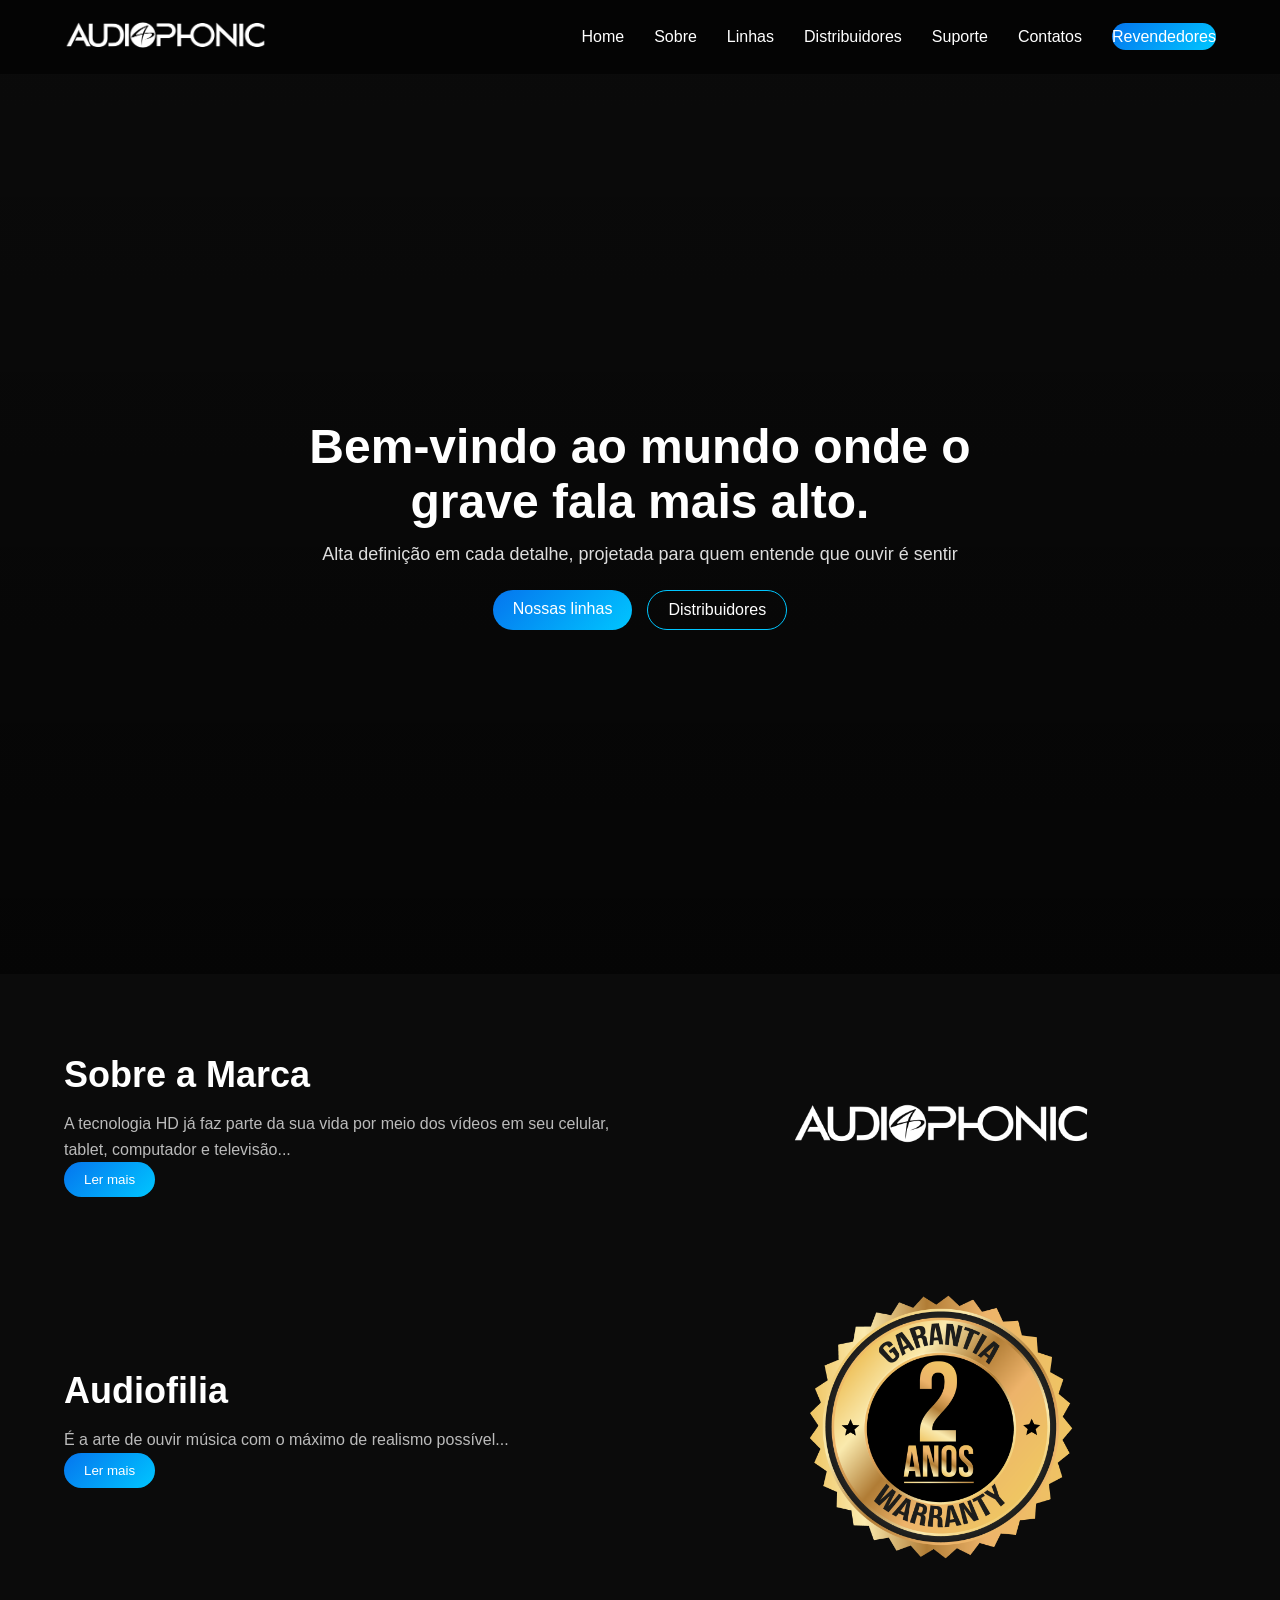
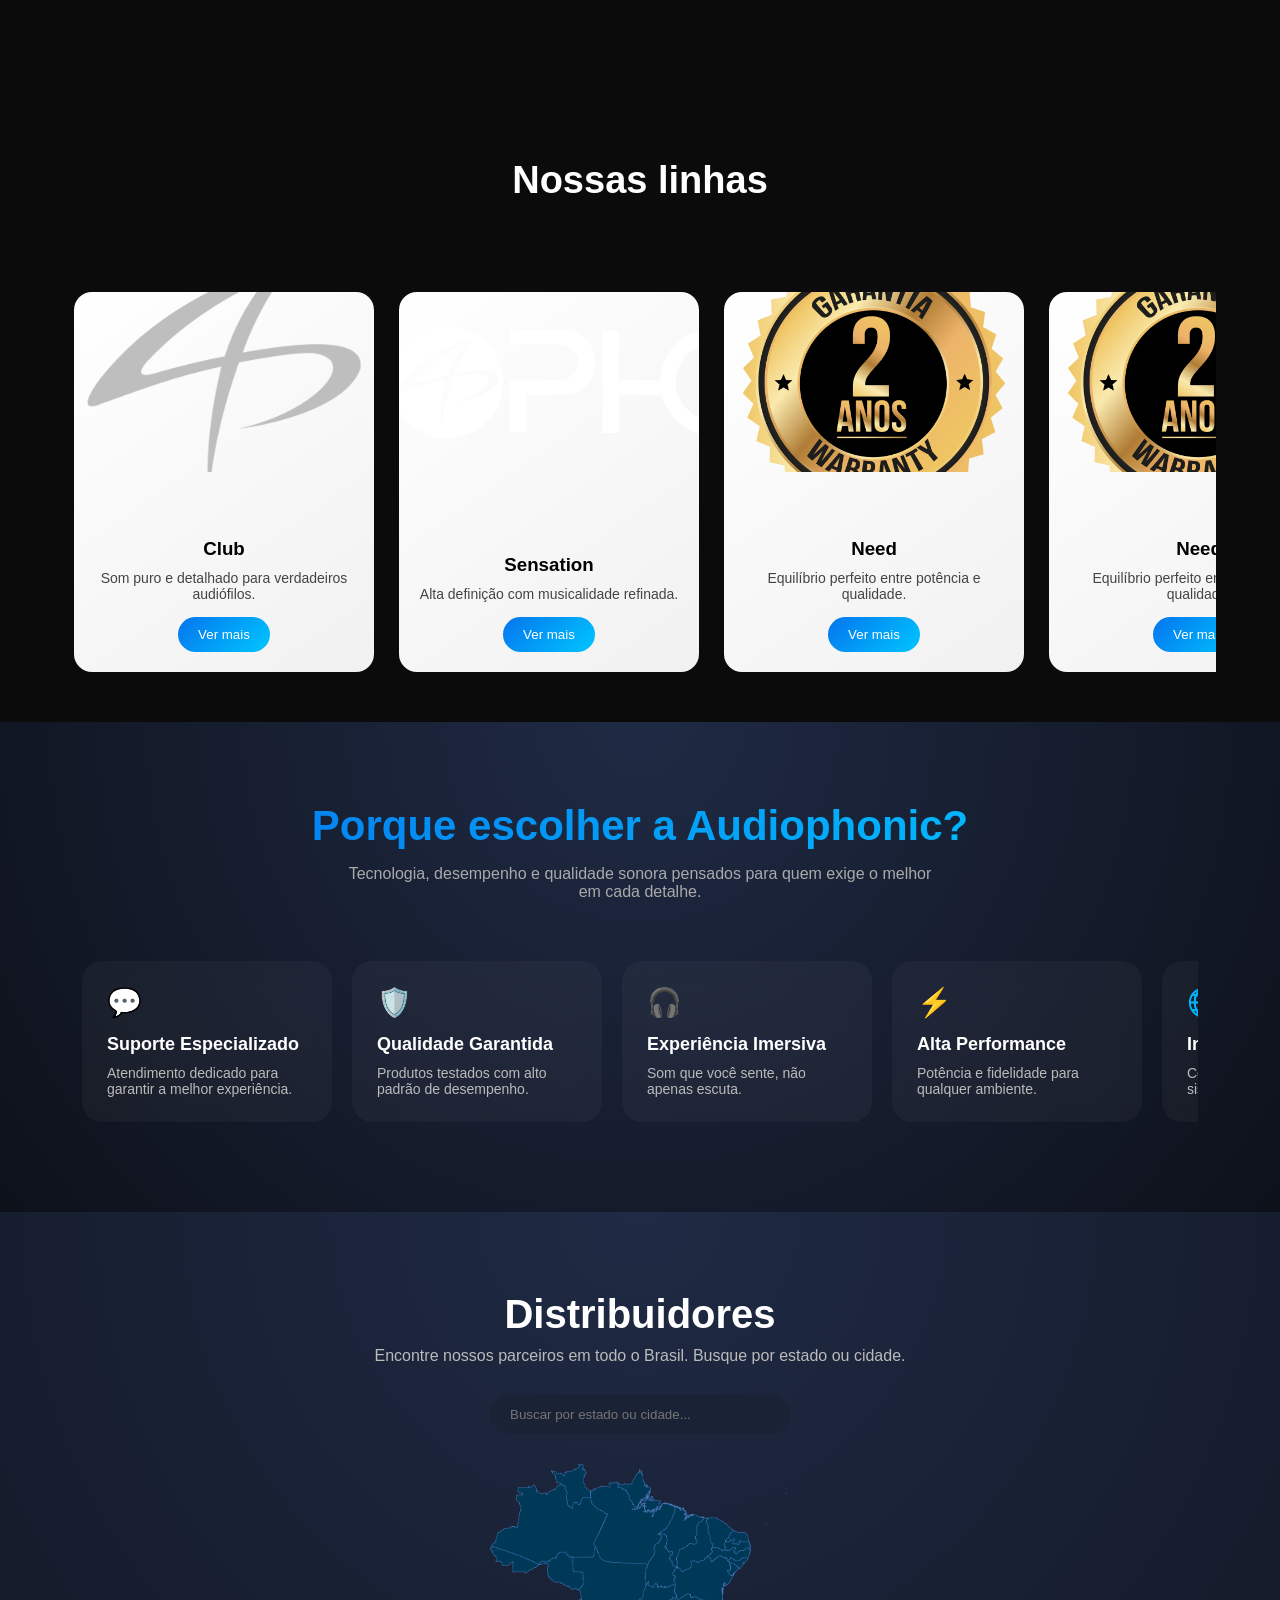
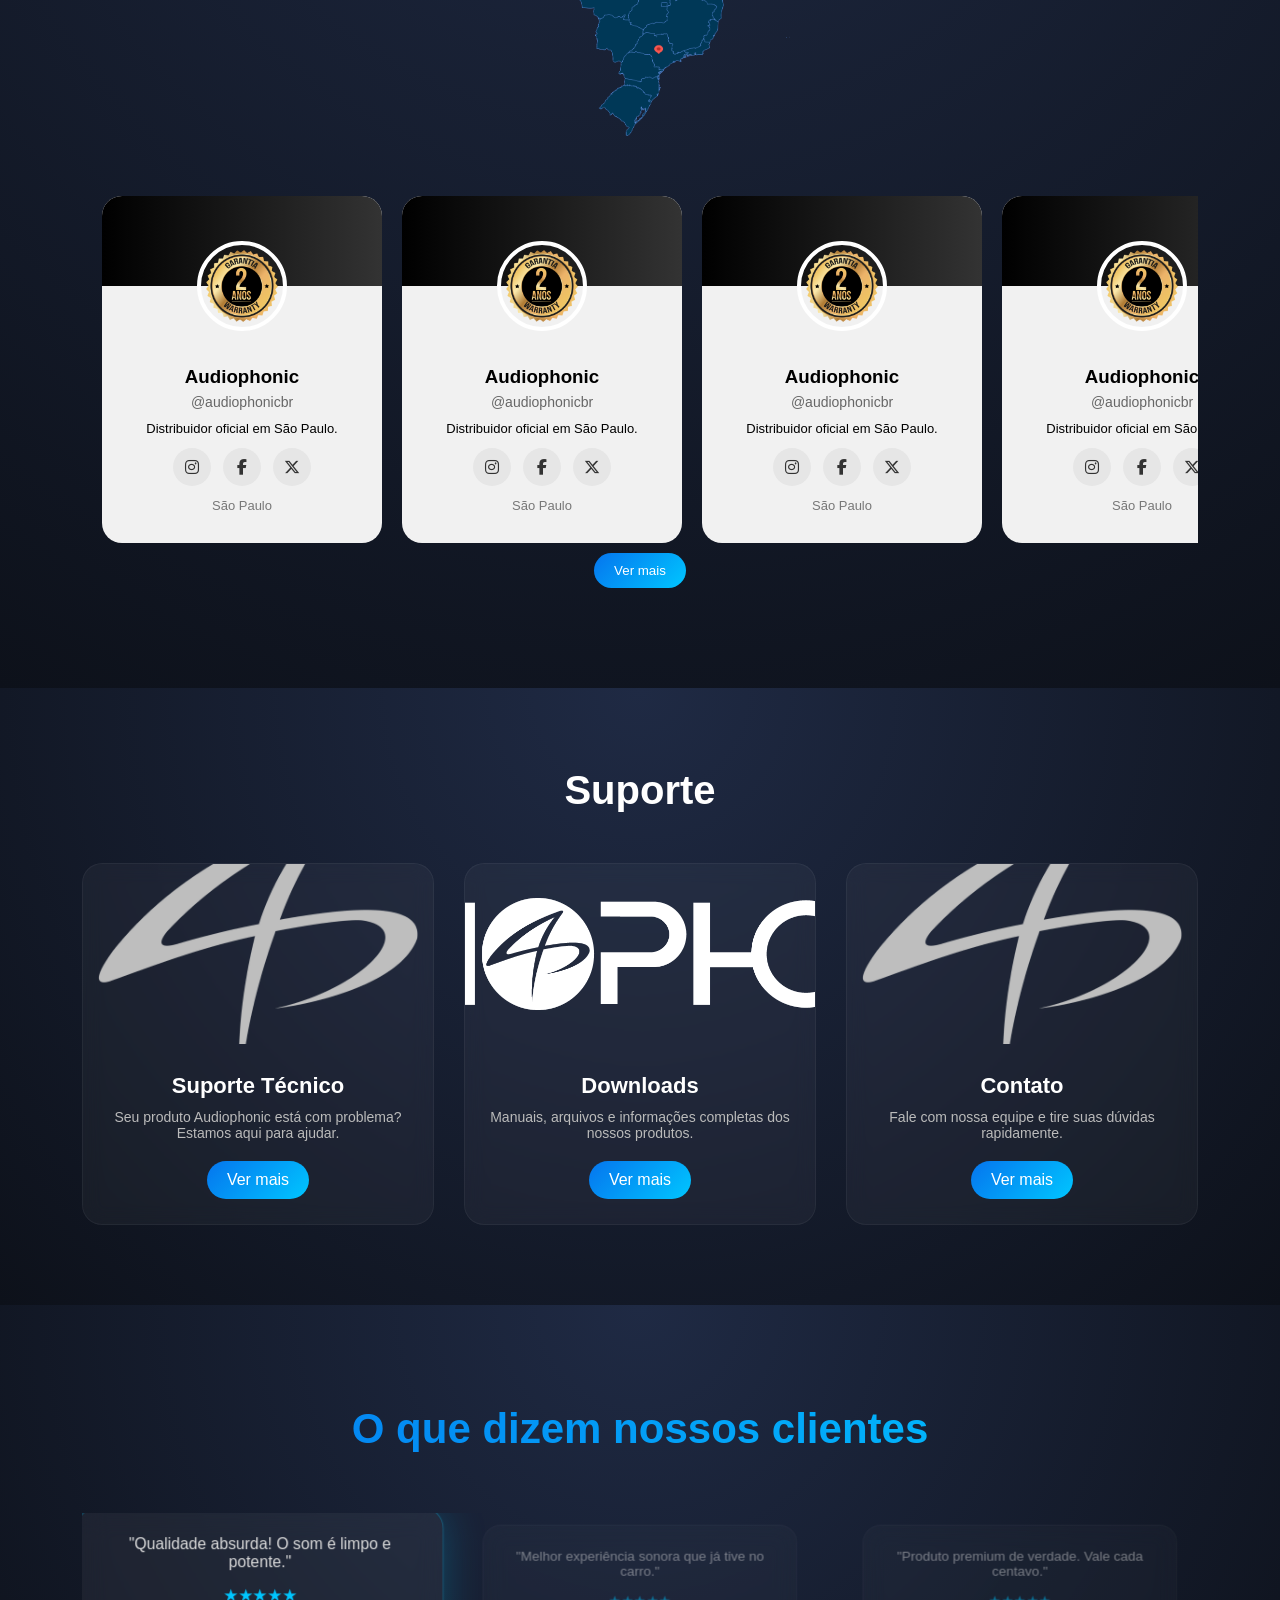
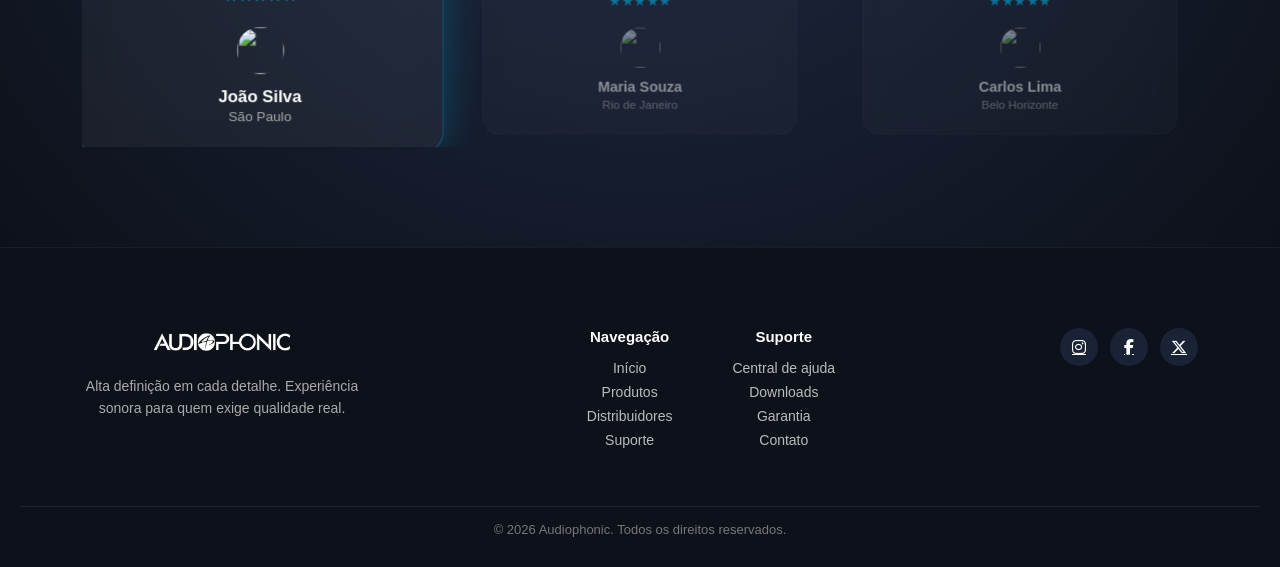
==== index.html @ 314d7fe3 "Add files via upload" ====
<!DOCTYPE html>
<html lang="pt-BR">
<head>
<meta charset="UTF-8">
<meta name="viewport" content="width=device-width, initial-scale=1.0">

<title>Audiophonic Premium</title>

<!-- FAVICON -->
<link rel="icon" href="assets/AudiophoniGarantia.png" type="image/png">

<link rel="stylesheet" href="style.css">

<!-- ICONS -->
<link rel="stylesheet" href="https://cdnjs.cloudflare.com/ajax/libs/font-awesome/6.5.0/css/all.min.css">
</head>
<body>

<header class="header">
  <nav class="nav container">

    <!-- LOGO -->
    <a href="#" class="logo">
      <img src="assets/Audiophonic-LeterringA@4x (1) BRANCO.png" alt="Logo">
    </a>

    <!-- BOTÃO MOBILE -->
    <div class="menu-toggle" id="menu-toggle">
      <span>-</span>
      <span>-</span>
      <span>-</span>
    </div>

    <!-- MENU -->
    <ul class="menu" id="menu">
      <li><a href="#home">Home</a></li>
      <li><a href="#sobre">Sobre</a></li>
      <li><a href="#linhas">Linhas</a></li>
      <li><a href="#distribuidores">Distribuidores</a></li>
      <li><a href="#suporte">Suporte</a></li>
      <li><a href="#contato">Contatos</a></li>

      <!-- CTA MOBILE -->
      <li class="mobile-cta">
        <a href="#revendedores" class="btn">Revendedores</a>
      </li>
    </ul>

  </nav>
</header>

<!-- HOME  -->

<section class="hero">

  <video autoplay muted loop playsinline class="hero-video">
    <source src="assets/videoherosection.mp4" type="video/mp4">
  </video>

  <div class="hero-overlay"></div>

  <div class="hero-content">
    <h1>Bem-vindo ao mundo onde o grave fala mais alto.</h1>
    <p>Alta definição em cada detalhe, projetada para quem entende que ouvir é sentir</p>

    <div class="hero-buttons">
      <a href="#linhas" class="btn">Nossas linhas</a>
      <a href="#distribuidores" class="btn secondary">Distribuidores</a>
    </div>
  </div>

</section>

<!-- Sobre -->

<section class="about container">

  <!-- SOBRE -->
  <div class="about-row">

    <!-- TEXTO ESQUERDA -->
    <div class="about-text">
      <h2>Sobre a Marca</h2>

      <p class="short-text">
        A tecnologia HD já faz parte da sua vida por meio dos vídeos em seu celular, tablet, computador e televisão...
      </p>

      <p class="full-text">
        O curso natural dessa evolução é que o áudio HD também chegue até você. Quem já conhece a diferença entre um vídeo em HD e uma antiga televisão de tubo sabe o tamanho do contraste. No áudio — que tem a capacidade de influenciar muito mais o seu estado de espírito — não é diferente. O futuro chegou.
      </p>

      <button class="btn ler-mais">Ler mais</button>
    </div>

    <!-- LOGO DIREITA -->
    <div class="about-image">
      <img src="assets/Audiophonic-LeterringA@4x (1) BRANCO.png" alt="Audiophonic">
    </div>

  </div>

  <!-- AUDIOFILIA -->
  <div class="about-row reverse">

    <!-- LOGO ESQUERDA -->
    <div class="about-image"> 
      <img src="assets/AudiophoniGarantia.png" alt="Audiofilia">
    </div>

    <!-- TEXTO DIREITA -->
    <div class="about-text">
      <h2>Audiofilia</h2>

      <p class="short-text">
        É a arte de ouvir música com o máximo de realismo possível...
      </p>

      <p class="full-text">
        Ter a sensação de que a banda está tocando bem à sua frente, e não dentro de alto-falantes. Assim como a enologia, a audiofilia tem seus critérios para avaliar um áudio: ruim, bom, muito bom ou excelente.
      </p>

      <button class="btn ler-mais">Ler mais</button>
    </div>

  </div>

</section>
<br>
<!-- nossas linhas-->

<!-- LINHAS -->

<section class="products container">
  <h2 class="section-title">Nossas linhas</h2>

  <div class="carousel-pro">
    <div class="carousel-track-pro" id="track">

      <div class="card-pro">
        <img src="assets/Logos-AudiophonicSimbolo copiar.png">
        <div class="card-content">
          <h3>Club</h3>
          <p>Som puro e detalhado para verdadeiros audiófilos.</p>
          <button class="btn-vermais">Ver mais</button>
        </div>
      </div>

      <div class="card-pro">
        <img src="assets/Audiophonic-LeterringA@4x (1) BRANCO.png">
        <div class="card-content">
          <h3>Sensation</h3>
          <p>Alta definição com musicalidade refinada.</p>
          <button class="btn-vermais">Ver mais</button>
        </div>
      </div>

      <div class="card-pro">
        <img src="assets/AudiophoniGarantia.png">
        <div class="card-content">
          <h3>Need</h3>
          <p>Equilíbrio perfeito entre potência e qualidade.</p>
          <button class="btn-vermais">Ver mais</button>
        </div>
      </div>

       <div class="card-pro">
        <img src="assets/AudiophoniGarantia.png">
        <div class="card-content">
          <h3>Need</h3>
          <p>Equilíbrio perfeito entre potência e qualidade.</p>
          <button class="btn-vermais">Ver mais</button>
        </div>
      </div>

    </div>
  </div>
</section>

<!-- POR QUE ESCOLHER -->

<section class="why">
  <div class="container">

    <h2 class="why-title">Porque escolher a Audiophonic?</h2>
    <p class="why-subtitle">
      Tecnologia, desempenho e qualidade sonora pensados para quem exige o melhor em cada detalhe.
    </p>

    <div class="carousel-why">
      <div class="track-why">

        <div class="card-why">
          <div class="icon">💬</div>
          <h3>Suporte Especializado</h3>
          <p>Atendimento dedicado para garantir a melhor experiência.</p>
        </div>

        <div class="card-why">
          <div class="icon">🛡️</div>
          <h3>Qualidade Garantida</h3>
          <p>Produtos testados com alto padrão de desempenho.</p>
        </div>

        <div class="card-why">
          <div class="icon">🎧</div>
          <h3>Experiência Imersiva</h3>
          <p>Som que você sente, não apenas escuta.</p>
        </div>

        <div class="card-why">
          <div class="icon">⚡</div>
          <h3>Alta Performance</h3>
          <p>Potência e fidelidade para qualquer ambiente.</p>
        </div>

        <div class="card-why">
          <div class="icon">🌐</div>
          <h3>Integração Total</h3>
          <p>Compatível com diversos sistemas e setups.</p>
        </div>

      </div>
    </div>

  </div>
</section>

<!-- DISTRIBUIDORES -->

<section class="distribuidores">
  <div class="container">

    <h2>Distribuidores</h2>
    <p class="subtitle">
      Encontre nossos parceiros em todo o Brasil. Busque por estado ou cidade.
    </p>

    <!-- BUSCA -->
    <div class="search-box">
      <input type="text" id="searchInput" placeholder="Buscar por estado ou cidade...">
    </div>

    <!-- MAPA -->
    <div class="mapa">
      <img src="assets/mapa-brasil.png" alt="Mapa do Brasil">
    </div>

   <div class="carousel-dist">
  <div class="track-dist" id="trackDist">

  <!-- CARD -->
  <div class="card-dist" data-local="são paulo sp">
  
  <div class="banner"></div>

  <div class="profile">
    <img src="assets/AudiophoniGarantia.png">
  </div>

  <div class="content">
    <h3>Audiophonic</h3>
    <span>@audiophonicbr</span>

    <p>Distribuidor oficial em São Paulo.</p>

    <!-- REDES SOCIAIS -->
    <div class="social">
      <a href="#" target="_blank"><i class="fab fa-instagram"></i></a>
      <a href="#" target="_blank"><i class="fab fa-facebook-f"></i></a>
      <a href="#" target="_blank"><i class="fab fa-x-twitter"></i></a>
    </div>

    <div class="location">São Paulo</div>
  </div>

</div>

 <div class="card-dist" data-local="são paulo sp">
  
  <div class="banner"></div>

  <div class="profile">
    <img src="assets/AudiophoniGarantia.png">
  </div>

  <div class="content">
    <h3>Audiophonic</h3>
    <span>@audiophonicbr</span>

    <p>Distribuidor oficial em São Paulo.</p>

    <!-- REDES SOCIAIS -->
    <div class="social">
      <a href="#" target="_blank"><i class="fab fa-instagram"></i></a>
      <a href="#" target="_blank"><i class="fab fa-facebook-f"></i></a>
      <a href="#" target="_blank"><i class="fab fa-x-twitter"></i></a>
    </div>

    <div class="location">São Paulo</div>
  </div>

</div>

 <div class="card-dist" data-local="são paulo sp">
  
  <div class="banner"></div>

  <div class="profile">
    <img src="assets/AudiophoniGarantia.png">
  </div>

  <div class="content">
    <h3>Audiophonic</h3>
    <span>@audiophonicbr</span>

    <p>Distribuidor oficial em São Paulo.</p>

    <!-- REDES SOCIAIS -->
    <div class="social">
      <a href="#" target="_blank"><i class="fab fa-instagram"></i></a>
      <a href="#" target="_blank"><i class="fab fa-facebook-f"></i></a>
      <a href="#" target="_blank"><i class="fab fa-x-twitter"></i></a>
    </div>

    <div class="location">São Paulo</div>
  </div>

</div>

 <div class="card-dist" data-local="são paulo sp">
  
  <div class="banner"></div>

  <div class="profile">
    <img src="assets/AudiophoniGarantia.png">
  </div>

  <div class="content">
    <h3>Audiophonic</h3>
    <span>@audiophonicbr</span>

    <p>Distribuidor oficial em São Paulo.</p>

    <!-- REDES SOCIAIS -->
    <div class="social">
      <a href="#" target="_blank"><i class="fab fa-instagram"></i></a>
      <a href="#" target="_blank"><i class="fab fa-facebook-f"></i></a>
      <a href="#" target="_blank"><i class="fab fa-x-twitter"></i></a>
    </div>

    <div class="location">São Paulo</div>
  </div>

</div>

 <div class="card-dist" data-local="são paulo sp">
  
  <div class="banner"></div>

  <div class="profile">
    <img src="assets/AudiophoniGarantia.png">
  </div>

  <div class="content">
    <h3>Audiophonic</h3>
    <span>@audiophonicbr</span>

    <p>Distribuidor oficial em São Paulo.</p>

    <!-- REDES SOCIAIS -->
    <div class="social">
      <a href="#" target="_blank"><i class="fab fa-instagram"></i></a>
      <a href="#" target="_blank"><i class="fab fa-facebook-f"></i></a>
      <a href="#" target="_blank"><i class="fab fa-x-twitter"></i></a>
    </div>

    <div class="location">São Paulo</div>
  </div>

</div>

 <div class="card-dist" data-local="são paulo sp">
  
  <div class="banner"></div>

  <div class="profile">
    <img src="assets/AudiophoniGarantia.png">
  </div>

  <div class="content">
    <h3>Audiophonic</h3>
    <span>@audiophonicbr</span>

    <p>Distribuidor oficial em São Paulo.</p>

    <!-- REDES SOCIAIS -->
    <div class="social">
      <a href="#" target="_blank"><i class="fab fa-instagram"></i></a>
      <a href="#" target="_blank"><i class="fab fa-facebook-f"></i></a>
      <a href="#" target="_blank"><i class="fab fa-x-twitter"></i></a>
    </div>

    <div class="location">São Paulo</div>
  </div>

</div>

 <div class="card-dist" data-local="são paulo sp">
  
  <div class="banner"></div>

  <div class="profile">
    <img src="assets/AudiophoniGarantia.png">
  </div>

  <div class="content">
    <h3>Audiophonic</h3>
    <span>@audiophonicbr</span>

    <p>Distribuidor oficial em São Paulo.</p>

    <!-- REDES SOCIAIS -->
    <div class="social">
      <a href="#" target="_blank"><i class="fab fa-instagram"></i></a>
      <a href="#" target="_blank"><i class="fab fa-facebook-f"></i></a>
      <a href="#" target="_blank"><i class="fab fa-x-twitter"></i></a>
    </div>

    <div class="location">São Paulo</div>
  </div>

</div>

 <div class="card-dist" data-local="são paulo sp">
  
  <div class="banner"></div>

  <div class="profile">
    <img src="assets/AudiophoniGarantia.png">
  </div>

  <div class="content">
    <h3>Audiophonic</h3>
    <span>@audiophonicbr</span>

    <p>Distribuidor oficial em São Paulo.</p>

    <!-- REDES SOCIAIS -->
    <div class="social">
      <a href="#" target="_blank"><i class="fab fa-instagram"></i></a>
      <a href="#" target="_blank"><i class="fab fa-facebook-f"></i></a>
      <a href="#" target="_blank"><i class="fab fa-x-twitter"></i></a>
    </div>

    <div class="location">São Paulo</div>
  </div>

</div>

  <!-- DUPLICA MAIS CARDS -->
  
</div>

<button class="btn-vermais" onclick="mostrarMais()">Ver mais</button>
  
</div>

  </div>
</section>

<!-- SUPORTE -->
<section class="support">
  <div class="container">

    <h2 class="support-title">Suporte</h2>

    <div class="support-grid">

      <!-- CARD 1 -->
      <div class="support-card">
        <img src="assets/Logos-AudiophonicSimbolo copiar.png" alt="Suporte">

        <div class="support-content">
          <h3>Suporte Técnico</h3>
          <p>Seu produto Audiophonic está com problema? Estamos aqui para ajudar.</p>

          <a href="suporte.html" class="btn-vermais">Ver mais</a>
        </div>
      </div>

      <!-- CARD 2 -->
      <div class="support-card">
        <img src="assets/Audiophonic-LeterringA@4x (1) BRANCO.png" alt="Downloads">

        <div class="support-content">
          <h3>Downloads</h3>
          <p>Manuais, arquivos e informações completas dos nossos produtos.</p>

          <a href="downloads.html" class="btn-vermais">Ver mais</a>
        </div>
      </div>

      <!-- CARD 3 -->
      <div class="support-card">
        <img src="assets/Logos-AudiophonicSimbolo copiar.png" alt="Contato">

        <div class="support-content">
          <h3>Contato</h3>
          <p>Fale com nossa equipe e tire suas dúvidas rapidamente.</p>

          <a href="contato.html" class="btn-vermais">Ver mais</a>
        </div>
      </div>

    </div>

  </div>
</section>

<!-- TESTIMONIAL -->
<section class="testimonial">
  <div class="container">

    <h2 class="testimonial-title">O que dizem nossos clientes</h2>

    <div class="testimonial-slider">
      <div class="testimonial-track" id="testimonialTrack">

        <div class="testimonial-card active">
          <p>"Qualidade absurda! O som é limpo e potente."</p>

          <div class="stars">★★★★★</div>

          <div class="user">
            <img src="assets/user1.jpg">
            <div>
              <h4>João Silva</h4>
              <span>São Paulo</span>
            </div>
          </div>
        </div>

        <div class="testimonial-card">
          <p>"Melhor experiência sonora que já tive no carro."</p>

          <div class="stars">★★★★★</div>

          <div class="user">
            <img src="assets/user2.jpg">
            <div>
              <h4>Maria Souza</h4>
              <span>Rio de Janeiro</span>
            </div>
          </div>
        </div>

        <div class="testimonial-card">
          <p>"Produto premium de verdade. Vale cada centavo."</p>

          <div class="stars">★★★★★</div>

          <div class="user">
            <img src="assets/user3.jpg">
            <div>
              <h4>Carlos Lima</h4>
              <span>Belo Horizonte</span>
            </div>
          </div>
        </div>

      </div>
    </div>

  </div>
</section>


<footer class="footer">

  <div class="container footer-top">

    <!-- LOGO + FRASE -->
    <div class="footer-brand">
      <img src="assets/Audiophonic-LeterringA@4x (1) BRANCO.png" class="footer-logo">

      <p>
        Alta definição em cada detalhe. Experiência sonora para quem exige qualidade real.
      </p>
    </div>

    <!-- LINKS -->
    <div class="footer-links">

      <div>
        <h4>Navegação</h4>
        <a href="#">Início</a>
        <a href="#">Produtos</a>
        <a href="#">Distribuidores</a>
        <a href="#">Suporte</a>
      </div>

      <div>
        <h4>Suporte</h4>
        <a href="#">Central de ajuda</a>
        <a href="#">Downloads</a>
        <a href="#">Garantia</a>
        <a href="#">Contato</a>
      </div>

    </div>

    <!-- SOCIAL -->
    <div class="footer-social">
      <a href="#"><i class="fab fa-instagram"></i></a>
      <a href="#"><i class="fab fa-facebook-f"></i></a>
      <a href="#"><i class="fab fa-x-twitter"></i></a>
    </div>

  </div>

  <!-- LINHA FINAL -->
  <div class="footer-bottom">
    <p>© 2026 Audiophonic. Todos os direitos reservados.</p>
  </div>

  <button id="backToTop">↑</button>

</footer>


<script src="https://cdnjs.cloudflare.com/ajax/libs/gsap/3.12.2/gsap.min.js"></script>
<script src="script.js"></script>
</body>
</html>
---- style.css ----
*{margin:0;padding:0;box-sizing:border-box}
body{font-family:sans-serif;background:#0b0b0b;color:#fff}

.container{width:90%;margin:auto}

.header {
  position: sticky;
  top: 0;
  backdrop-filter: blur(12px);
  background: rgba(0,0,0,0.6);
  z-index: 1000;
}

.nav {
  display: flex;
  justify-content: space-between;
  align-items: center;
  padding: 15px 0;
}

/* LOGO */
.logo img {
  height: 40px;
}

/* MENU DESKTOP */
.menu {
  display: flex;
  gap: 30px;
  list-style: none;
}

.menu a {
  color: white;
  text-decoration: none;
  position: relative;
  transition: 0.3s;
}

/* LINHA HOVER */
.menu a::after {
  content: "";
  position: absolute;
  left: 0;
  bottom: -5px;
  width: 0%;
  height: 2px;
  background: #00c6ff;
  transition: 0.3s;
}

.menu a:hover {
  color: #00c6ff;
}

.menu a:hover::after {
  width: 100%;
}

/* CTA */
.btn {
  background: linear-gradient(135deg, #0575ee, #00c6ff);
  padding: 10px 20px;
  border-radius: 30px;
  color: white;
  text-decoration: none;
  transition: 0.3s;
}

.btn:hover {
  transform: translateY(-2px);
  box-shadow: 0 5px 15px rgba(16, 151, 151, 0.4);
}

/* MOBILE TOGGLE */
/* BOTÃO HAMBURGUER */
.menu-toggle {
  display: none;
  flex-direction: column;
  gap: 5px;
  cursor: pointer;
  z-index: 1100;
}

.menu-toggle span {
  width: 25px;
  height: 3px;
  background: #fff;
  border-radius: 2px;
  transition: all 0.3s ease;
}

/* ANIMAÇÃO -> vira X */
.menu-toggle.active span:nth-child(1) {
  transform: rotate(45deg) translate(5px, 5px);
}

.menu-toggle.active span:nth-child(2) {
  opacity: 0;
}

.menu-toggle.active span:nth-child(3) {
  transform: rotate(-45deg) translate(5px, -5px);
}

/* MOSTRAR NO MOBILE */
@media(max-width: 768px) {
  .menu-toggle {
    display: flex;
  }
}

/* ===== MOBILE ===== */
@media(max-width: 768px){

  .menu-toggle {
    display: flex;
  }

  .desktop-cta {
    display: none;
  }

  .menu {
    position: fixed;
    top: 0;
    right: -100%;
    width: 70%;
    height: 100vh;

    background: rgba(10,10,10,0.95);
    backdrop-filter: blur(15px);

    flex-direction: column;
    align-items: center;
    justify-content: center;
    gap: 30px;

    transition: 0.4s;
  }

  .menu.active {
    right: 0;
  }

  .menu li {
    opacity: 0;
    transform: translateX(50px);
    transition: 0.4s;
  }

  .menu.active li {
    opacity: 1;
    transform: translateX(0);
  }

  /* delay elegante */
  .menu.active li:nth-child(1){transition-delay:0.1s;}
  .menu.active li:nth-child(2){transition-delay:0.2s;}
  .menu.active li:nth-child(3){transition-delay:0.3s;}
  .menu.active li:nth-child(4){transition-delay:0.4s;}
  .menu.active li:nth-child(5){transition-delay:0.5s;}
  .menu.active li:nth-child(6){transition-delay:0.6s;}

  .mobile-cta {
    margin-top: 20px;
  }
}

.btn,
.btn-vermais {
  background: linear-gradient(135deg, #0575ee, #00c6ff);
  border: none;
  padding: 10px 20px;
  color: white;
  border-radius: 30px;
  cursor: pointer;
  transition: 0.3s;
}

.btn:hover,
.btn-vermais:hover {
  transform: translateY(-2px);
  box-shadow: 0 5px 15px rgba(0,198,255,0.4);
}



.hero{
 height:100vh;
 display:flex;
 justify-content:center;
 align-items:center;
 text-align:center;
 background:#111;
}



.grid {
  display: grid;
  grid-template-columns: repeat(auto-fit, minmax(250px, 1fr));
}

.card{
 background:#111;
 padding:20px;
 transition:.3s;
}

.card:hover{
 transform:scale(1.05);
 box-shadow:0 0 20px #007bff;
}

.footer{
 text-align:center;
 padding:20px;
 background:#000;
 border-top: 1px solid rgba(255,255,255,0.05);
}

/* MOBILE */
@media(max-width:768px){

.menu{
 position:absolute;
 top:60px;
 right:0;
 background:#000;
 flex-direction:column;
 width:150px;
 display:none;
}

.menu.active{
 display:flex;
}

.menu-toggle{
 display:block;
}

.grid{
 grid-template-columns:1fr;
}

}

/* new code */

/* SCROLL SUAVE */
html {
  scroll-behavior: smooth;
}

/* LOGO */
.logo img {
  height: 40px;
  object-fit: contain;
}


/* MENU LINKS */
.menu a {
  position: relative;
  color: white;
  text-decoration: none;
  padding: 5px 0;
  transition: 0.3s;
}

/* HOVER LINHA ANIMADA */
.menu a::after {
  content: '';
  position: absolute;
  left: 0;
  bottom: -5px;
  width: 0%;
  height: 2px;
  background: #007bff;
  transition: 0.3s;
}

.menu a:hover {
  color: #007bff;
}

.menu a:hover::after {
  width: 100%;
}



/* hero */

/* HERO BASE */
.hero {
  position: relative;
  height: 100vh;
  height: 100dvh; /* CORREÇÃO MOBILE REAL */
  overflow: hidden;
  display: flex;
  align-items: center;
  justify-content: center;
  text-align: center;
  padding: 20px;
}

/* VIDEO FULL */
.hero-video {
  position: absolute;
  inset: 0;
  width: 100%;
  height: 100%;
  object-fit: cover;
  z-index: 0;
}

/* OVERLAY PREMIUM */
.hero-overlay {
  position: absolute;
  inset: 0;
  background: linear-gradient(
    to bottom,
    rgba(0,0,0,0.4),
    rgba(0,0,0,0.7)
  );
  z-index: 1;
}

/* CONTEÚDO */
.hero-content {
  position: relative;
  z-index: 2;
  max-width: 700px;
}

/* TEXTO */
.hero-content h1 {
  font-size: 48px;
  margin-bottom: 15px;
}

.hero-content p {
  font-size: 18px;
  color: #ddd;
  margin-bottom: 25px;
}

/* BOTÕES */
.hero-buttons {
  display: flex;
  gap: 15px;
  justify-content: center;
  flex-wrap: wrap;
}

/* BOTÃO SECUNDÁRIO */
.btn.secondary {
  background: transparent;
  border: 1px solid #00c6ff;
}

/* ===== MOBILE ===== */
@media(max-width: 768px){

  .hero-content h1 {
    font-size: 28px;
  }

  .hero-content p {
    font-size: 15px;
  }

  .hero-buttons {
    flex-direction: column;
  }

  .hero-buttons .btn {
    width: 100%;
    max-width: 280px;
    margin: auto;
  }

}

/* sobre */

.about {
  padding: 80px 0;
}

/* LINHA */
.about-row {
  display: flex;
  align-items: center;
  justify-content: space-between;
  gap: 50px;
  margin-bottom: 80px;
}

/* INVERTER */
.about-row.reverse {
  flex-direction: row-reverse;
}

/* TEXTO */
.about-text {
  flex: 1;
}

.about-text h2 {
  font-size: 36px;
  margin-bottom: 15px;
}

.about-text p {
  color: #bbb;
  line-height: 1.6;
}

/* ESCONDER TEXTO EXTRA */
.full-text {
  display: none;
  margin-top: 10px;
}

/* IMAGEM */
.about-image {
  flex: 1;
  text-align: center;
}

.about-image img {
  max-width: 300px;
  width: 100%;
  object-fit: contain;
  transition: 0.4s;
}

/* HOVER SUTIL */
.about-image img:hover {
  transform: scale(1.05);
}

/* ===== about MOBILE ===== */

/* MOBILE - LOGO SOBRE A MARCA */
@media(max-width: 768px){

  .about-text {
    text-align: center;
  }

  .about-logo {
    display: block;
    margin: 0 auto 20px;
    width: 140px;
    opacity: 0.95;
  }

  /* RESPIRO MELHOR */
  .about-text h2 {
    margin-top: 10px;
  }

}

/* ===== MOBILE ===== */
@media(max-width: 768px){

  .about-row,
  .about-row.reverse {
    flex-direction: column;
    text-align: center;
  }

  .about-image img {
    max-width: 200px;
  }

  .about-text h2 {
    font-size: 26px;
  }

}

/* nossas linhas */
/* TÍTULO */



.section-title {
  text-align: center;
  font-size: 38px;
  margin-bottom: 40px;
}

/* CARROSSEL */
.carousel-pro {
  overflow: hidden;
  padding: 40px 0;
}

/* TRACK */
.carousel-track-pro {
  display: flex;
  gap: 25px;
  cursor: grab;
  overflow-x: auto;
  scroll-behavior: smooth;
  padding: 10px;
}

/* REMOVE SCROLLBAR */
.carousel-track-pro::-webkit-scrollbar {
  display: none;
}

/* CARD PADRÃO */
.card-pro {
  flex: 0 0 300px;
  height: 380px;

  border-radius: 18px;
  overflow: hidden;

  background: linear-gradient(145deg, #ffffff, #f1f1f1);

  display: flex;
  flex-direction: column;
  justify-content: space-between;

  text-align: center;

  transition: 0.4s;
}

/* IMAGEM */
.card-pro img {
  width: 100%;
  height: 180px;
  object-fit: cover;
}

/* CONTEÚDO */
.card-content {
  padding: 20px;
}

.card-content h3 {
  color: #000;
  margin-bottom: 10px;
}

.card-content p {
  color: #444;
  font-size: 14px;
  margin-bottom: 15px;
}

/* HOVER PREMIUM */
.card-pro:hover {
  transform: translateY(-10px) scale(1.02);
  box-shadow: 0 20px 40px rgba(0,0,0,0.2);
}

/* MOBILE */
@media(max-width: 768px){
  .card-pro {
    flex: 0 0 80%;
  }
}

/* porque escolher a audiophonic */

.why {
  padding: 80px 20px;
  background: radial-gradient(circle at top, #1f2a44, #0d111a);
  color: #fff;
  text-align: center;
}

/* TITULO */
.why-title {
  font-size: 42px;
  font-weight: 700;
  background: linear-gradient(90deg, #0575ee, #00c6ff);
  -webkit-background-clip: text;
  -webkit-text-fill-color: transparent;
}

/* SUB */
.why-subtitle {
  max-width: 600px;
  margin: 15px auto 50px;
  color: #aaa;
  font-size: 16px;
}

/* CAROUSEL */
/* CAROUSEL */
.carousel-why {
  overflow: hidden;
  position: relative;
}

/* TRACK */
.track-why {
  display: flex;
  gap: 20px;

  overflow-x: auto;
  scroll-snap-type: x mandatory;
  scroll-behavior: smooth;

  padding: 10px 20px; /* espaço lateral pra mostrar o próximo card */
}

/* REMOVE SCROLLBAR */
.track-why::-webkit-scrollbar {
  display: none;
}

/* CARDS */
.card-why {
  flex: 0 0 250px; /* tamanho fixo */
  scroll-snap-align: start;

  background: rgba(255, 255, 255, 0.04);
  backdrop-filter: blur(10px);
  border-radius: 20px;
  padding: 25px;
  text-align: left;
  transition: 0.4s;
}

/* ICON */
.card-why .icon {
  font-size: 28px;
  margin-bottom: 15px;
}

/* TITULO CARD */
.card-why h3 {
  font-size: 18px;
  margin-bottom: 10px;
}

/* TEXTO */
.card-why p {
  font-size: 14px;
  color: #bbb;
}

/* HOVER PREMIUM */
.card-why:hover {
  transform: translateY(-10px) scale(1.03);
  box-shadow: 0 20px 50px rgba(0, 198, 255, 0.2);
  border: 1px solid rgba(0,198,255,0.3);
}

/* distribuidores */

.distribuidores {
  padding: 80px 20px;
  background: radial-gradient(circle at top, #1f2a44, #0d111a);
  color: #fff;
  text-align: center;
}

/* TITULO */
.distribuidores h2 {
  font-size: 40px;
  margin-bottom: 10px;
}

/* SUB */
.subtitle {
  color: #bbb;
  max-width: 600px;
  margin: 0 auto 30px;
}

/* BUSCA */
.search-box {
  margin-bottom: 30px;
}

.search-box input {
  width: 300px;
  padding: 12px 20px;
  border-radius: 30px;
  border: none;
  outline: none;
  background: #1a2235;
  color: #fff;
}

/* MAPA */
.mapa img {
  width: 300px;
  margin: 30px auto;
  display: block;
}

/* GRID */
.cards-distribuidores {
  display: flex;
  flex-wrap: wrap;
  justify-content: center;
  gap: 25px;
}

/* CARD */
.card-dist {
  background: #f1f1f1;
  border-radius: 20px;
  overflow: hidden;
  text-align: center;
  color: #000;
  position: relative;
  padding-bottom: 20px;
  transition: 0.3s;
}

/* TOPO */
.banner {
  height: 90px;
  background: linear-gradient(90deg, #000, #333);
}

/* CONTEUDO */
.content {
  padding: 60px 20px 20px;
}

.content h3 {
  margin: 0;
}

.content span {
  color: #555;
  font-size: 14px;
}

.content p {
  font-size: 13px;
  margin: 10px 0;
}

.location {
  font-size: 13px;
  color: #777;
}

/* HOVER */
.card-dist:hover {
  transform: translateY(-8px);
  box-shadow: 0 20px 40px rgba(0,0,0,0.2);
}


/* CONTAINER */
/* CONTAINER */
.carousel-dist {
  overflow: hidden;
  padding: 20px 0;
}

/* TRACK (igual nossas linhas) */
.track-dist {
  display: flex;
  gap: 20px;
  overflow-x: auto;
  scroll-behavior: smooth;
  padding: 10px 20px;
  cursor: grab;
}

/* REMOVE SCROLLBAR */
.track-dist::-webkit-scrollbar {
  display: none;
}

/* CARDS */
.card-dist {
  min-width: 280px;
  flex: 0 0 auto;
}

@media(max-width: 768px){
  .card-dist {
    min-width: 80%;
  }
}


/* TOPO */
.banner {
  height: 90px;
  background: linear-gradient(90deg, #000, #333);
}

/* FOTO (FIXA E MAIOR) */
.profile {
  position: absolute;
  top: 45px;
  left: 50%;
  transform: translateX(-50%);
  width: 90px;
  height: 90px;
  border-radius: 50%;
  overflow: hidden;
  border: 4px solid #fff;
}

/* IMAGEM AJUSTADA */
.profile img {
  width: 100%;
  height: 100%;
  object-fit: cover; /* NÃO DEFORMA */
}

/* CONTEÚDO */
.content {
  padding: 70px 20px 10px;
}

.content h3 {
  margin: 10px 0 5px;
}

.content span {
  color: #666;
  font-size: 14px;
}

.content p {
  font-size: 13px;
  margin: 10px 0;
}

/* REDES */
.social {
  display: flex;
  justify-content: center;
  gap: 12px;
  margin: 12px 0;
}

/* HOVER ICONES */
.social a:hover {
  background: #00c6ff;
  color: #fff;
  transform: scale(1.1);
}

/* LOCAL */
.location {
  font-size: 13px;
  color: #777;
}

/* REDES */

.social a {
  width: 38px;
  height: 38px;
  display: flex;
  align-items: center;
  justify-content: center;
  background: #e6e6e6;
  border-radius: 50%;
  text-decoration: none;
  color: #333;
  font-size: 16px;
  transition: 0.3s;
}

/* HOVER INDIVIDUAL */
.social a:nth-child(1):hover {
  background: #E1306C; /* Instagram */
  color: #fff;
}

.social a:nth-child(2):hover {
  background: #1877F2; /* Facebook */
  color: #fff;
}

.social a:nth-child(3):hover {
  background: #000; /* X */
  color: #fff;
}

/* Suporte */

.support {
  padding: 80px 20px;
  background: radial-gradient(circle at top, #1f2a44, #0d111a);
  color: #fff;
  text-align: center;
}

/* TITULO */
.support-title {
  font-size: 40px;
  margin-bottom: 50px;
}

/* GRID */
.support-grid {
  display: grid;
  grid-template-columns: repeat(auto-fit, minmax(280px, 1fr));
  gap: 30px;
}

/* CARD */
.support-card {
  background: rgba(255,255,255,0.04);
  backdrop-filter: blur(10px);
  border-radius: 20px;
  overflow: hidden;
  text-align: center;
  transition: 0.4s;
  border: 1px solid rgba(255,255,255,0.05);
}

/* IMAGEM */
.support-card img {
  width: 100%;
  height: 180px;
  object-fit: cover;
}

/* CONTEÚDO */
.support-content {
  padding: 25px;
}

.support-content h3 {
  font-size: 22px;
  margin-bottom: 10px;
}

.support-content p {
  font-size: 14px;
  color: #bbb;
  margin-bottom: 20px;
}

/* BOTÃO */
.support-content .btn-vermais {
  display: inline-block;
  text-decoration: none;
}

/* HOVER */
.support-card:hover {
  transform: translateY(-10px) scale(1.02);
  box-shadow: 0 20px 50px rgba(0, 198, 255, 0.2);
  border: 1px solid rgba(0,198,255,0.3);
}

/* RESPONSIVO */
@media (max-width: 900px) {
  .support-grid {
    grid-template-columns: 1fr;
  }
}

/* testimonial */

.testimonial {
  padding: 100px 20px;
  background: radial-gradient(circle at top, #1f2a44, #0d111a);
  color: #fff;
  text-align: center;
}

/* TITULO */
.testimonial-title {
  font-size: 42px;
  margin-bottom: 60px;
  background: linear-gradient(90deg, #0575ee, #00c6ff);
  -webkit-background-clip: text;
  -webkit-text-fill-color: transparent;
}

/* SLIDER */
.testimonial-slider {
  overflow: hidden;
}

/* TRACK */
.testimonial-track {
  display: flex;
  gap: 30px;
  align-items: center;

  padding: 0 calc(50vw - 175px); /* CENTRALIZA O CARD */
}

/* CARD */
.testimonial-card {
  min-width: 350px;
  max-width: 350px;

  background: rgba(255,255,255,0.05);
  backdrop-filter: blur(12px);

  border-radius: 20px;
  padding: 25px;
  text-align: center;

  opacity: 0.5;
  transform: scale(0.9);

  transition: 0.4s;
  border: 1px solid rgba(255,255,255,0.05);
}

/* CARD ATIVO (FOCO) */
.testimonial-card.active {
  opacity: 1;
  transform: scale(1.05);
  box-shadow: 0 0 40px rgba(0,198,255,0.25);
  border: 1px solid rgba(0,198,255,0.3);
}

/* TEXTO */
.testimonial-card p {
  font-size: 15px;
  margin-bottom: 15px;
  color: #ddd;
}

/* ESTRELAS */
.stars {
  color: #00c6ff;
  margin-bottom: 20px;
}

/* USER */
.user {
  display: flex;
  flex-direction: column;
  align-items: center;
  gap: 8px;
}

.user img {
  width: 45px;
  height: 45px;
  border-radius: 50%;
  object-fit: cover;
}

.user h4 {
  margin: 0;
}

.user span {
  font-size: 13px;
  color: #aaa;
}

.user h4 {
  margin: 5px 0 0;
}

.user span {
  font-size: 13px;
  color: #aaa;
}

.testimonial-card p {
  max-width: 280px;
  margin: 0 auto 15px;
}

.testimonial-slider {
  overflow: hidden;
  display: flex;
  justify-content: center;
}

/* MOBILE - estilo Apple */
@media (max-width: 768px) {
  .testimonial-track {
    padding-left: 20px;
  }

  .testimonial-card {
    min-width: 80%;
  }
}

/* footer */

.footer {
  background: #0d111a;
  color: #fff;
  padding: 80px 20px 30px;
}

/* TOPO */
.footer-top {
  display: flex;
  justify-content: space-between;
  align-items: flex-start;
  gap: 40px;
  flex-wrap: wrap;
}

/* BRAND */
.footer-brand {
  max-width: 280px;
}

.footer-logo {
  width: 140px;
  margin-bottom: 15px;
}

.footer-brand p {
  color: #aaa;
  font-size: 14px;
  line-height: 1.6;
}

/* LINKS */
.footer-links {
  display: flex;
  gap: 60px;
}

.footer-links h4 {
  margin-bottom: 15px;
  font-size: 15px;
}

.footer-links a {
  display: block;
  color: #bbb;
  text-decoration: none;
  font-size: 14px;
  margin-bottom: 8px;
  transition: 0.3s;
}

.footer-links a:hover {
  color: #00c6ff;
}

/* SOCIAL */
.footer-social {
  display: flex;
  gap: 12px;
}

.footer-social a {
  width: 38px;
  height: 38px;
  background: #1a2235;
  border-radius: 50%;
  display: flex;
  align-items: center;
  justify-content: center;
  color: #fff;
  transition: 0.3s;
}

.footer-social a:hover {
  background: #00c6ff;
  transform: translateY(-3px);
}

/* BASE */
.footer-bottom {
  border-top: 1px solid rgba(255,255,255,0.08);
  margin-top: 50px;
  padding-top: 15px;
  text-align: center;
  font-size: 13px;
  color: #777;
}

/* BOTÃO */
#backToTop {
  position: fixed;
  bottom: 30px;
  right: 30px;
  background: linear-gradient(135deg, #0575ee, #00c6ff);
  color: #fff;
  border: none;
  border-radius: 50%;
  width: 45px;
  height: 45px;
  cursor: pointer;
  display: none;
  font-size: 18px;
  transition: 0.3s;
}

#backToTop:hover {
  transform: scale(1.1);
}

/* MOBILE */
@media (max-width: 900px) {
  .footer-top {
    flex-direction: column;
    text-align: center;
    align-items: center;
  }

  .footer-links {
    flex-direction: column;
    gap: 30px;
  }

  .footer-social {
    justify-content: center;
  }
}

/* mapa do brasil */

.mapa img {
  transition: transform 0.4s ease;
}

.mapa img:hover {
  transform: scale(1.1);
}
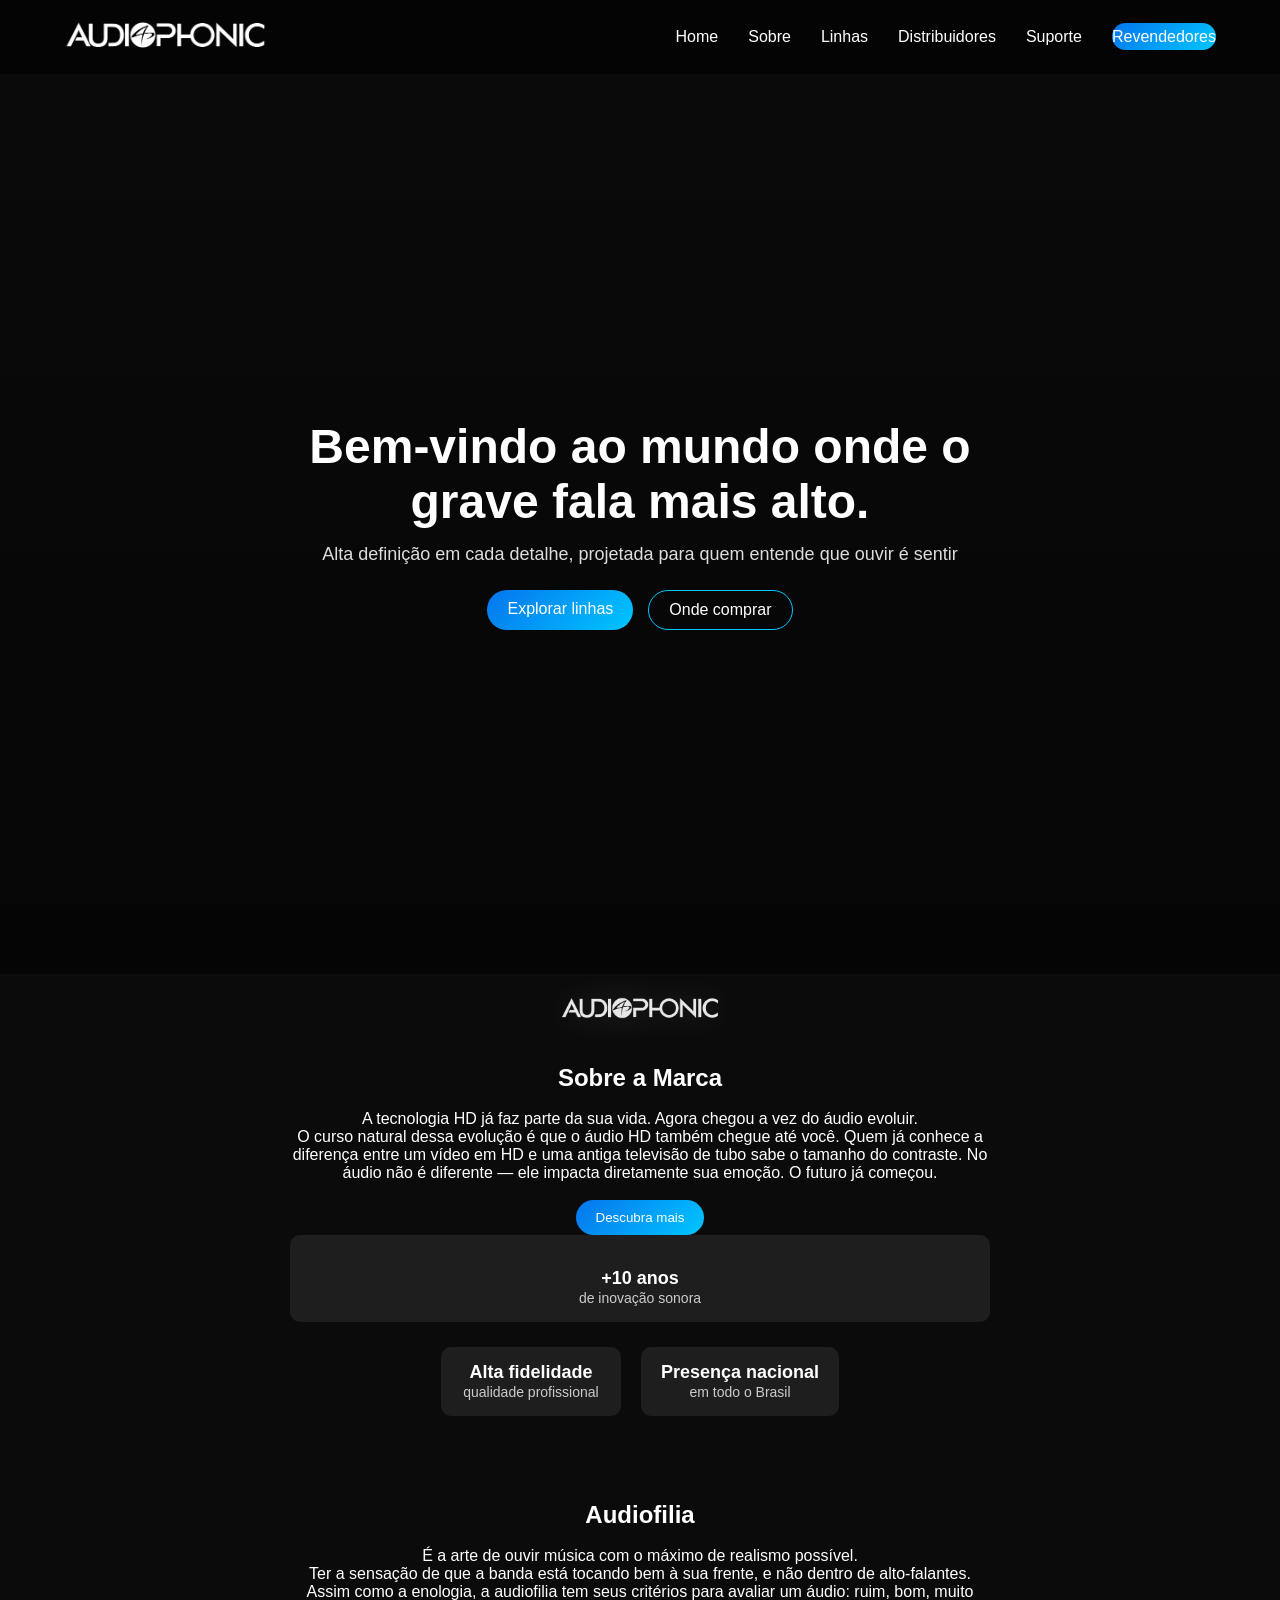
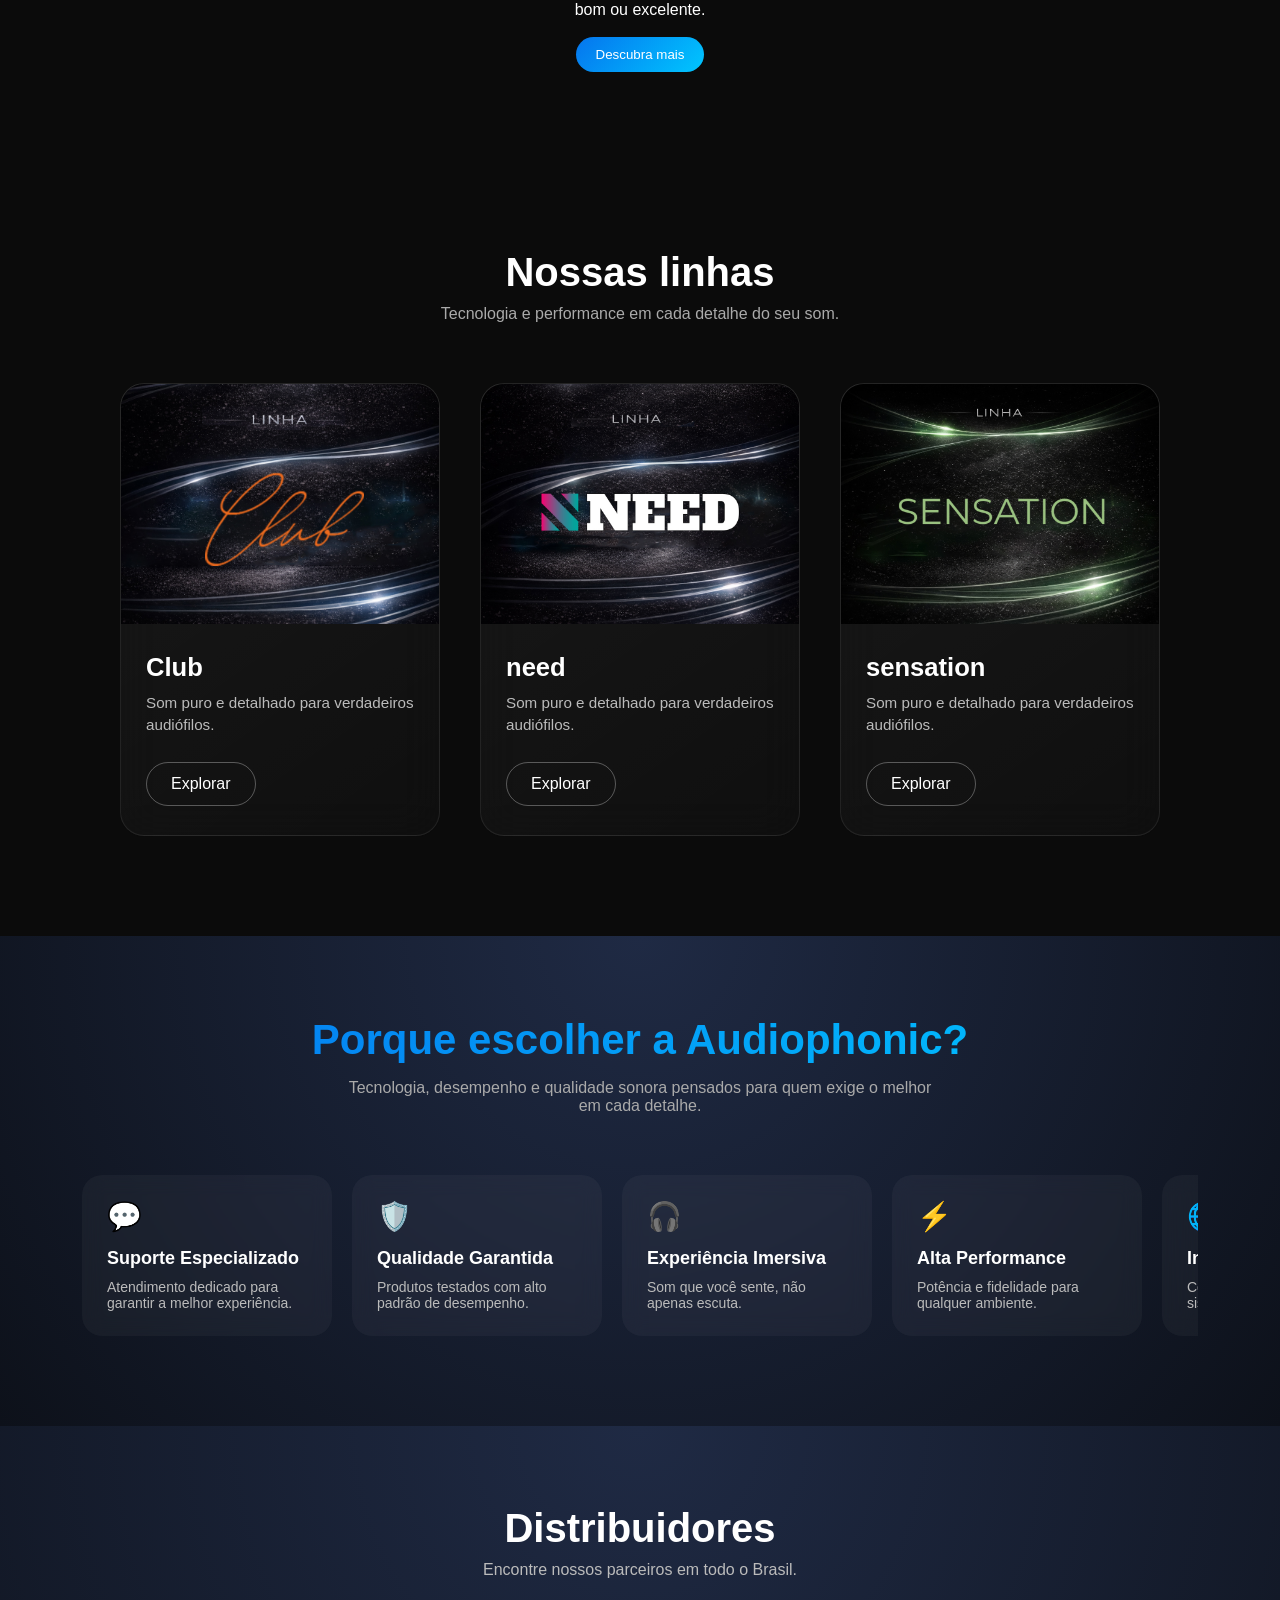
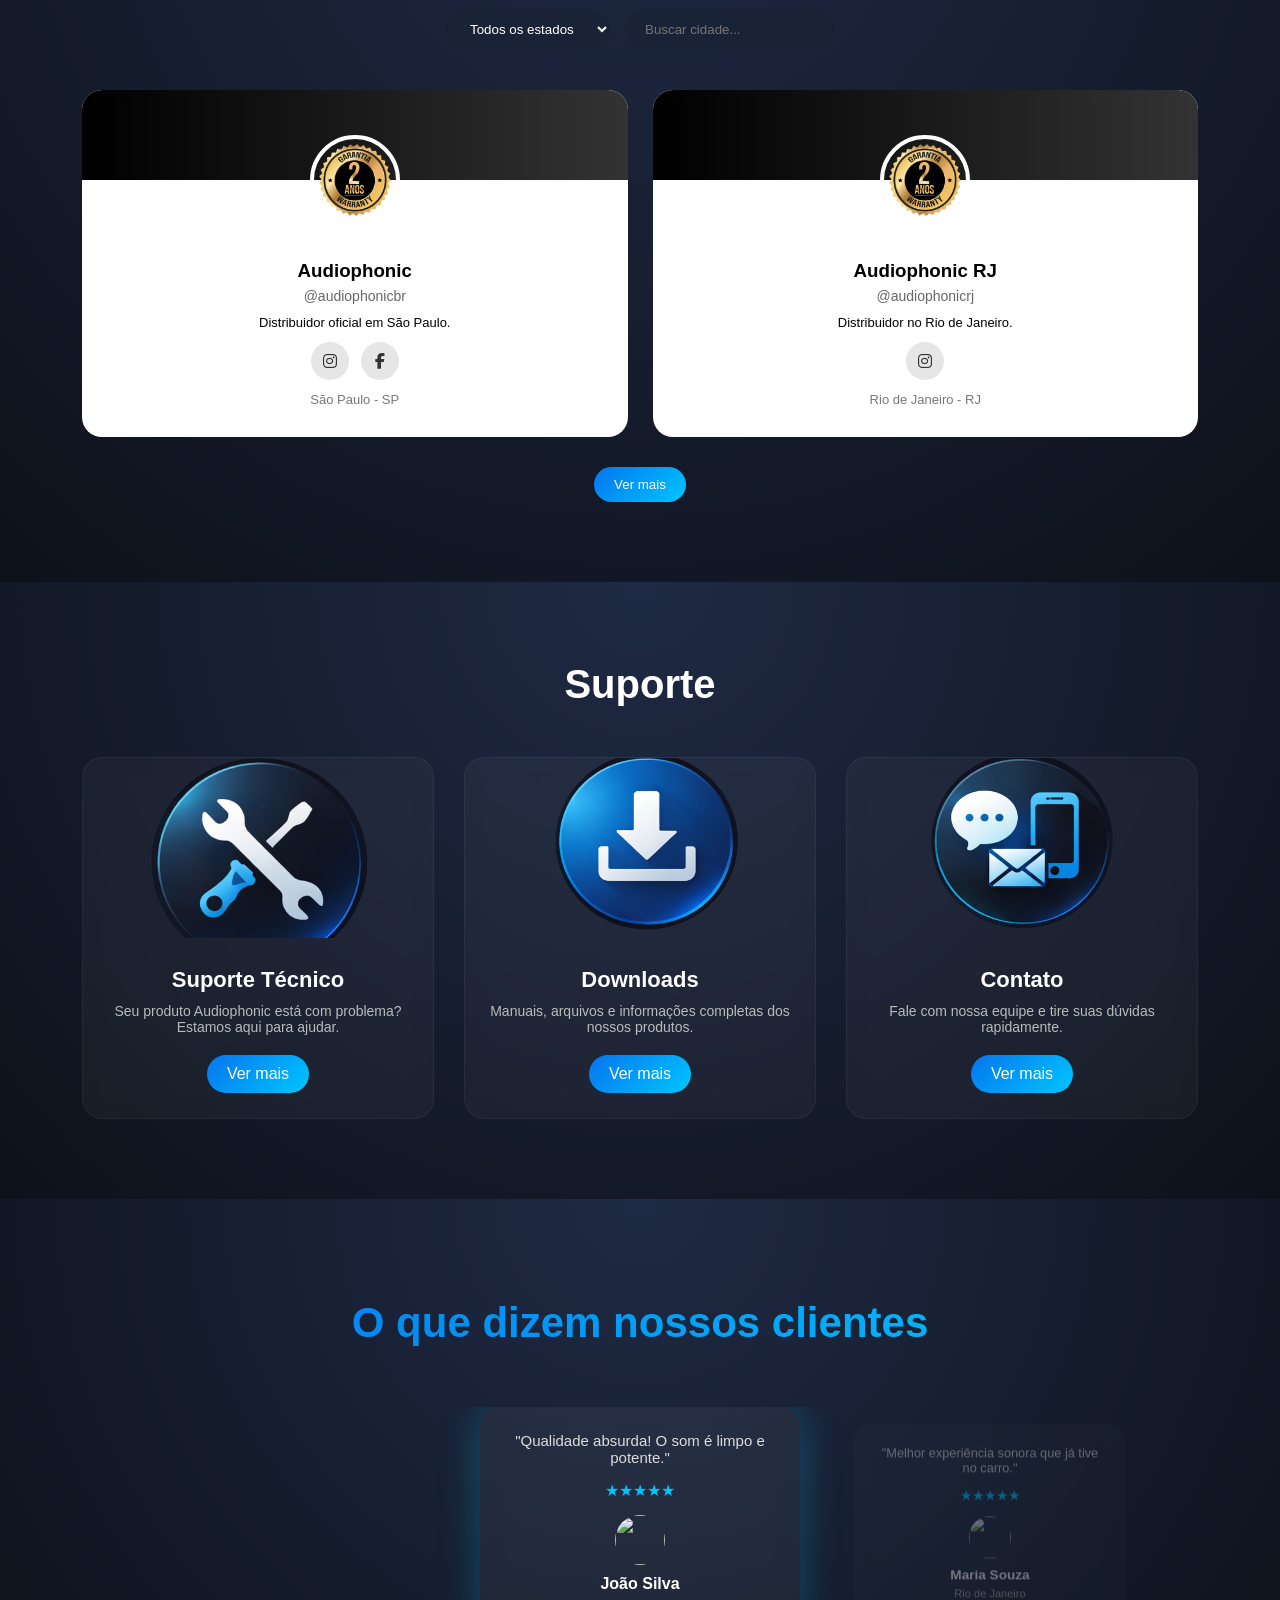
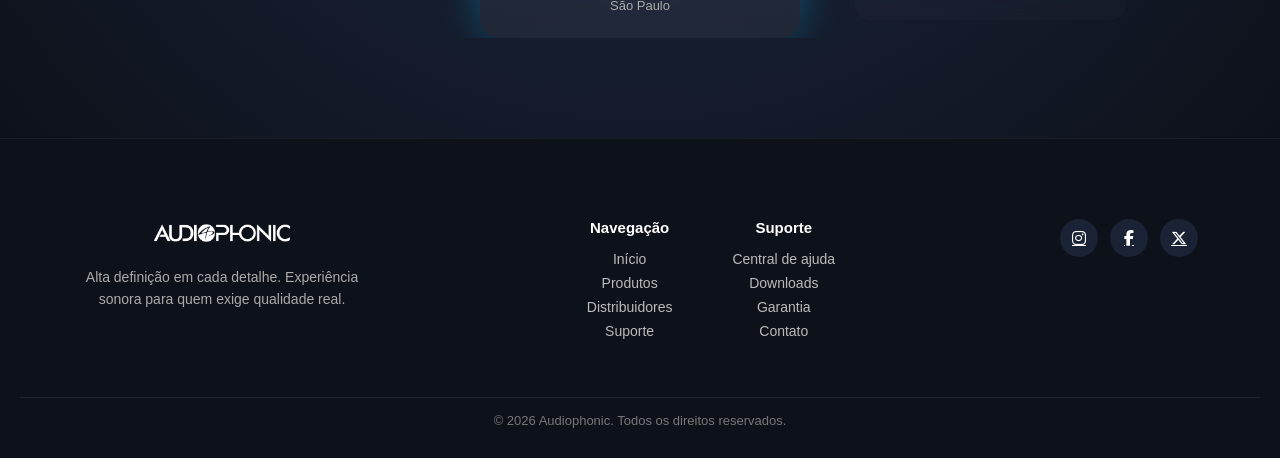
==== commit bdc30cc1: "Add files via upload" ====
--- a/index.html
+++ b/index.html
@@ -20,38 +20,37 @@
   <nav class="nav container">
 
     <!-- LOGO -->
-    <a href="#" class="logo">
-      <img src="assets/Audiophonic-LeterringA@4x (1) BRANCO.png" alt="Logo">
+    <a href="#hero" class="logo">
+      <img src="assets/Audiophonic-LeterringA@4x (1) BRANCO.png" alt="Logo Audiophonic">
     </a>
 
     <!-- BOTÃO MOBILE -->
-    <div class="menu-toggle" id="menu-toggle">
-      <span>-</span>
-      <span>-</span>
-      <span>-</span>
-    </div>
+   <div class="menu-toggle" id="menu-toggle">
+  <span>-</span>
+  <span>-</span>
+  <span>-</span>
+</div>
 
     <!-- MENU -->
     <ul class="menu" id="menu">
-      <li><a href="#home">Home</a></li>
-      <li><a href="#sobre">Sobre</a></li>
-      <li><a href="#linhas">Linhas</a></li>
-      <li><a href="#distribuidores">Distribuidores</a></li>
-      <li><a href="#suporte">Suporte</a></li>
-      <li><a href="#contato">Contatos</a></li>
-
-      <!-- CTA MOBILE -->
-      <li class="mobile-cta">
-        <a href="#revendedores" class="btn">Revendedores</a>
-      </li>
-    </ul>
+  <li><a href="#hero">Home</a></li>
+  <li><a href="#sobre">Sobre</a></li>
+  <li><a href="#linhas">Linhas</a></li>
+  <li><a href="#distribuidores">Distribuidores</a></li>
+  <li><a href="#suporte">Suporte</a></li>
+  
+
+  <li class="mobile-cta">
+    <a href="#distribuidores" class="btn">Revendedores</a>
+  </li>
+</ul>
 
   </nav>
 </header>
 
 <!-- HOME  -->
 
-<section class="hero">
+<section class="hero" id="hero">
 
   <video autoplay muted loop playsinline class="hero-video">
     <source src="assets/videoherosection.mp4" type="video/mp4">
@@ -63,64 +62,91 @@
     <h1>Bem-vindo ao mundo onde o grave fala mais alto.</h1>
     <p>Alta definição em cada detalhe, projetada para quem entende que ouvir é sentir</p>
 
-    <div class="hero-buttons">
-      <a href="#linhas" class="btn">Nossas linhas</a>
-      <a href="#distribuidores" class="btn secondary">Distribuidores</a>
-    </div>
+   <div class="hero-buttons">
+  <a href="#linhas" class="btn">Explorar linhas</a>
+  <a href="#distribuidores" class="btn secondary">Onde comprar</a>
+</div>
   </div>
 
 </section>
 
 <!-- Sobre -->
 
-<section class="about container">
-
-  <!-- SOBRE -->
+<section class="about container" id="sobre">
+
+  <!-- IMAGEM NO TOPO -->
+   <br>
+  <div class="about-top-image">
+    <img src="assets/Audiophonic-LeterringA@4x (1) BRANCO.png" alt="Audiophonic">
+  </div>
+
+  <!-- BLOCO 1 -->
   <div class="about-row">
 
-    <!-- TEXTO ESQUERDA -->
     <div class="about-text">
       <h2>Sobre a Marca</h2>
+      <br>
 
       <p class="short-text">
-        A tecnologia HD já faz parte da sua vida por meio dos vídeos em seu celular, tablet, computador e televisão...
+        A tecnologia HD já faz parte da sua vida. Agora chegou a vez do áudio evoluir.
       </p>
 
       <p class="full-text">
-        O curso natural dessa evolução é que o áudio HD também chegue até você. Quem já conhece a diferença entre um vídeo em HD e uma antiga televisão de tubo sabe o tamanho do contraste. No áudio — que tem a capacidade de influenciar muito mais o seu estado de espírito — não é diferente. O futuro chegou.
+        O curso natural dessa evolução é que o áudio HD também chegue até você. 
+        Quem já conhece a diferença entre um vídeo em HD e uma antiga televisão 
+        de tubo sabe o tamanho do contraste. No áudio não é diferente — ele impacta 
+        diretamente sua emoção. O futuro já começou.
       </p>
-
-      <button class="btn ler-mais">Ler mais</button>
-    </div>
-
-    <!-- LOGO DIREITA -->
-    <div class="about-image">
-      <img src="assets/Audiophonic-LeterringA@4x (1) BRANCO.png" alt="Audiophonic">
-    </div>
-
-  </div>
-
-  <!-- AUDIOFILIA -->
-  <div class="about-row reverse">
-
-    <!-- LOGO ESQUERDA -->
-    <div class="about-image"> 
-      <img src="assets/AudiophoniGarantia.png" alt="Audiofilia">
-    </div>
-
-    <!-- TEXTO DIREITA -->
+      <br>
+
+      <button class="btn ler-mais">Descubra mais</button>
+      
+       <div class="highlight">
+        <br>
+    <strong>+10 anos</strong>
+    <span>de inovação sonora</span>
+  </div>
+
+      <!-- CARDS -->
+    <div class="about-highlights">
+
+ 
+
+  <div class="highlight">
+    <strong>Alta fidelidade</strong>
+    <span>qualidade profissional</span>
+  </div>
+
+  <div class="highlight">
+    <strong>Presença nacional</strong>
+    <span>em todo o Brasil</span>
+  </div>
+
+</div>
+
+    </div>
+
+  </div>
+
+  <!-- BLOCO 2 -->
+  <div class="about-row">
+
     <div class="about-text">
       <h2>Audiofilia</h2>
+      <br>
 
       <p class="short-text">
-        É a arte de ouvir música com o máximo de realismo possível...
+        É a arte de ouvir música com o máximo de realismo possível.
       </p>
 
       <p class="full-text">
-        Ter a sensação de que a banda está tocando bem à sua frente, e não dentro de alto-falantes. Assim como a enologia, a audiofilia tem seus critérios para avaliar um áudio: ruim, bom, muito bom ou excelente.
+        Ter a sensação de que a banda está tocando bem à sua frente, e não dentro 
+        de alto-falantes. Assim como a enologia, a audiofilia tem seus critérios 
+        para avaliar um áudio: ruim, bom, muito bom ou excelente.
       </p>
-
-      <button class="btn ler-mais">Ler mais</button>
+      <br>
+
+      <button class="btn ler-mais">Descubra mais</button>
     </div>
 
   </div>
@@ -131,50 +157,76 @@
 
 <!-- LINHAS -->
 
-<section class="products container">
-  <h2 class="section-title">Nossas linhas</h2>
-
-  <div class="carousel-pro">
-    <div class="carousel-track-pro" id="track">
-
-      <div class="card-pro">
-        <img src="assets/Logos-AudiophonicSimbolo copiar.png">
-        <div class="card-content">
-          <h3>Club</h3>
-          <p>Som puro e detalhado para verdadeiros audiófilos.</p>
-          <button class="btn-vermais">Ver mais</button>
-        </div>
-      </div>
-
-      <div class="card-pro">
-        <img src="assets/Audiophonic-LeterringA@4x (1) BRANCO.png">
-        <div class="card-content">
-          <h3>Sensation</h3>
-          <p>Alta definição com musicalidade refinada.</p>
-          <button class="btn-vermais">Ver mais</button>
-        </div>
-      </div>
-
-      <div class="card-pro">
-        <img src="assets/AudiophoniGarantia.png">
-        <div class="card-content">
-          <h3>Need</h3>
-          <p>Equilíbrio perfeito entre potência e qualidade.</p>
-          <button class="btn-vermais">Ver mais</button>
-        </div>
-      </div>
-
-       <div class="card-pro">
-        <img src="assets/AudiophoniGarantia.png">
-        <div class="card-content">
-          <h3>Need</h3>
-          <p>Equilíbrio perfeito entre potência e qualidade.</p>
-          <button class="btn-vermais">Ver mais</button>
-        </div>
-      </div>
-
-    </div>
-  </div>
+<section class="products" id="linhas">
+
+  <div class="container">
+    <h2 class="section-title">Nossas linhas</h2>
+    <p class="section-subtitle">
+      Tecnologia e performance em cada detalhe do seu som.
+    </p>
+
+    <div class="cards-grid">
+
+      <!-- CARD -->
+      <div class="cards-grid">
+
+  <div class="card-pro">
+    <div class="card-image">
+      <img src="assets/club.jpg.jpeg">
+    </div>
+
+    <div class="card-content">
+      <h3>Club</h3>
+      <p>Som puro e detalhado para verdadeiros audiófilos.</p>
+      <a href="catalogo.html" class="btn-card">Explorar</a>
+    </div>
+  </div>
+
+  <!-- repete os outros -->
+
+</div>
+
+      <!-- CARD -->
+     <div class="cards-grid">
+
+  <div class="card-pro">
+    <div class="card-image">
+      <img src="assets/need.jpg.jpeg">
+    </div>
+
+    <div class="card-content">
+      <h3>need</h3>
+      <p>Som puro e detalhado para verdadeiros audiófilos.</p>
+      <a href="catalogo.html" class="btn-card">Explorar</a>
+    </div>
+  </div>
+
+  <!-- repete os outros -->
+
+</div>
+
+      <!-- CARD -->
+      <div class="cards-grid">
+
+  <div class="card-pro">
+    <div class="card-image">
+      <img src="assets/sensation.jpg.jpeg">
+    </div>
+
+    <div class="card-content">
+      <h3>sensation</h3>
+      <p>Som puro e detalhado para verdadeiros audiófilos.</p>
+      <a href="catalogo.html" class="btn-card">Explorar</a>
+    </div>
+  </div>
+
+  <!-- repete os outros -->
+
+</div>
+
+    </div>
+  </div>
+
 </section>
 
 <!-- POR QUE ESCOLHER -->
@@ -228,241 +280,127 @@
 
 <!-- DISTRIBUIDORES -->
 
-<section class="distribuidores">
+<section class="distribuidores" id="distribuidores">
   <div class="container">
 
     <h2>Distribuidores</h2>
     <p class="subtitle">
-      Encontre nossos parceiros em todo o Brasil. Busque por estado ou cidade.
+      Encontre nossos parceiros em todo o Brasil.
     </p>
 
-    <!-- BUSCA -->
-    <div class="search-box">
-      <input type="text" id="searchInput" placeholder="Buscar por estado ou cidade...">
-    </div>
-
-    <!-- MAPA -->
-    <div class="mapa">
-      <img src="assets/mapa-brasil.png" alt="Mapa do Brasil">
-    </div>
-
-   <div class="carousel-dist">
-  <div class="track-dist" id="trackDist">
-
-  <!-- CARD -->
-  <div class="card-dist" data-local="são paulo sp">
-  
-  <div class="banner"></div>
-
-  <div class="profile">
-    <img src="assets/AudiophoniGarantia.png">
-  </div>
-
-  <div class="content">
-    <h3>Audiophonic</h3>
-    <span>@audiophonicbr</span>
-
-    <p>Distribuidor oficial em São Paulo.</p>
-
-    <!-- REDES SOCIAIS -->
-    <div class="social">
-      <a href="#" target="_blank"><i class="fab fa-instagram"></i></a>
-      <a href="#" target="_blank"><i class="fab fa-facebook-f"></i></a>
-      <a href="#" target="_blank"><i class="fab fa-x-twitter"></i></a>
-    </div>
-
-    <div class="location">São Paulo</div>
-  </div>
-
-</div>
-
- <div class="card-dist" data-local="são paulo sp">
-  
-  <div class="banner"></div>
-
-  <div class="profile">
-    <img src="assets/AudiophoniGarantia.png">
-  </div>
-
-  <div class="content">
-    <h3>Audiophonic</h3>
-    <span>@audiophonicbr</span>
-
-    <p>Distribuidor oficial em São Paulo.</p>
-
-    <!-- REDES SOCIAIS -->
-    <div class="social">
-      <a href="#" target="_blank"><i class="fab fa-instagram"></i></a>
-      <a href="#" target="_blank"><i class="fab fa-facebook-f"></i></a>
-      <a href="#" target="_blank"><i class="fab fa-x-twitter"></i></a>
-    </div>
-
-    <div class="location">São Paulo</div>
-  </div>
-
-</div>
-
- <div class="card-dist" data-local="são paulo sp">
-  
-  <div class="banner"></div>
-
-  <div class="profile">
-    <img src="assets/AudiophoniGarantia.png">
-  </div>
-
-  <div class="content">
-    <h3>Audiophonic</h3>
-    <span>@audiophonicbr</span>
-
-    <p>Distribuidor oficial em São Paulo.</p>
-
-    <!-- REDES SOCIAIS -->
-    <div class="social">
-      <a href="#" target="_blank"><i class="fab fa-instagram"></i></a>
-      <a href="#" target="_blank"><i class="fab fa-facebook-f"></i></a>
-      <a href="#" target="_blank"><i class="fab fa-x-twitter"></i></a>
-    </div>
-
-    <div class="location">São Paulo</div>
-  </div>
-
-</div>
-
- <div class="card-dist" data-local="são paulo sp">
-  
-  <div class="banner"></div>
-
-  <div class="profile">
-    <img src="assets/AudiophoniGarantia.png">
-  </div>
-
-  <div class="content">
-    <h3>Audiophonic</h3>
-    <span>@audiophonicbr</span>
-
-    <p>Distribuidor oficial em São Paulo.</p>
-
-    <!-- REDES SOCIAIS -->
-    <div class="social">
-      <a href="#" target="_blank"><i class="fab fa-instagram"></i></a>
-      <a href="#" target="_blank"><i class="fab fa-facebook-f"></i></a>
-      <a href="#" target="_blank"><i class="fab fa-x-twitter"></i></a>
-    </div>
-
-    <div class="location">São Paulo</div>
-  </div>
-
-</div>
-
- <div class="card-dist" data-local="são paulo sp">
-  
-  <div class="banner"></div>
-
-  <div class="profile">
-    <img src="assets/AudiophoniGarantia.png">
-  </div>
-
-  <div class="content">
-    <h3>Audiophonic</h3>
-    <span>@audiophonicbr</span>
-
-    <p>Distribuidor oficial em São Paulo.</p>
-
-    <!-- REDES SOCIAIS -->
-    <div class="social">
-      <a href="#" target="_blank"><i class="fab fa-instagram"></i></a>
-      <a href="#" target="_blank"><i class="fab fa-facebook-f"></i></a>
-      <a href="#" target="_blank"><i class="fab fa-x-twitter"></i></a>
-    </div>
-
-    <div class="location">São Paulo</div>
-  </div>
-
-</div>
-
- <div class="card-dist" data-local="são paulo sp">
-  
-  <div class="banner"></div>
-
-  <div class="profile">
-    <img src="assets/AudiophoniGarantia.png">
-  </div>
-
-  <div class="content">
-    <h3>Audiophonic</h3>
-    <span>@audiophonicbr</span>
-
-    <p>Distribuidor oficial em São Paulo.</p>
-
-    <!-- REDES SOCIAIS -->
-    <div class="social">
-      <a href="#" target="_blank"><i class="fab fa-instagram"></i></a>
-      <a href="#" target="_blank"><i class="fab fa-facebook-f"></i></a>
-      <a href="#" target="_blank"><i class="fab fa-x-twitter"></i></a>
-    </div>
-
-    <div class="location">São Paulo</div>
-  </div>
-
-</div>
-
- <div class="card-dist" data-local="são paulo sp">
-  
-  <div class="banner"></div>
-
-  <div class="profile">
-    <img src="assets/AudiophoniGarantia.png">
-  </div>
-
-  <div class="content">
-    <h3>Audiophonic</h3>
-    <span>@audiophonicbr</span>
-
-    <p>Distribuidor oficial em São Paulo.</p>
-
-    <!-- REDES SOCIAIS -->
-    <div class="social">
-      <a href="#" target="_blank"><i class="fab fa-instagram"></i></a>
-      <a href="#" target="_blank"><i class="fab fa-facebook-f"></i></a>
-      <a href="#" target="_blank"><i class="fab fa-x-twitter"></i></a>
-    </div>
-
-    <div class="location">São Paulo</div>
-  </div>
-
-</div>
-
- <div class="card-dist" data-local="são paulo sp">
-  
-  <div class="banner"></div>
-
-  <div class="profile">
-    <img src="assets/AudiophoniGarantia.png">
-  </div>
-
-  <div class="content">
-    <h3>Audiophonic</h3>
-    <span>@audiophonicbr</span>
-
-    <p>Distribuidor oficial em São Paulo.</p>
-
-    <!-- REDES SOCIAIS -->
-    <div class="social">
-      <a href="#" target="_blank"><i class="fab fa-instagram"></i></a>
-      <a href="#" target="_blank"><i class="fab fa-facebook-f"></i></a>
-      <a href="#" target="_blank"><i class="fab fa-x-twitter"></i></a>
-    </div>
-
-    <div class="location">São Paulo</div>
-  </div>
-
-</div>
+    <!-- FILTROS -->
+    <div class="filters">
+      <select id="filterState">
+        <option value="">Todos os estados</option>
+        <option value="sp">São Paulo</option>
+        <option value="rj">Rio de Janeiro</option>
+        <option value="mg">Minas Gerais</option>
+      </select>
+
+      <input type="text" id="searchInput" placeholder="Buscar cidade...">
+    </div>
+
+    <!-- GRID -->
+    <div class="distributors-grid">
+
+      <!-- CARD -->
+      <div class="card-dist" data-state="sp" data-city="sao paulo">
+        <div class="banner"></div>
+
+        <div class="profile">
+          <img src="assets/AudiophoniGarantia.png">
+        </div>
+
+        <div class="content">
+          <h3>Audiophonic</h3>
+          <span>@audiophonicbr</span>
+          <p>Distribuidor oficial em São Paulo.</p>
+
+          <div class="social">
+            <a href="#"><i class="fab fa-instagram"></i></a>
+            <a href="#"><i class="fab fa-facebook-f"></i></a>
+          </div>
+
+          <div class="location">São Paulo - SP</div>
+        </div>
+      </div>
+
+      <!-- DUPLICA E ALTERA -->
+      <div class="card-dist" data-state="rj" data-city="rio de janeiro">
+        <div class="banner"></div>
+
+        <div class="profile">
+          <img src="assets/AudiophoniGarantia.png">
+        </div>
+
+        <div class="content">
+          <h3>Audiophonic RJ</h3>
+          <span>@audiophonicrj</span>
+          <p>Distribuidor no Rio de Janeiro.</p>
+
+          <div class="social">
+            <a href="#"><i class="fab fa-instagram"></i></a>
+          </div>
+
+          <div class="location">Rio de Janeiro - RJ</div>
+        </div>
+      </div>
+
+        <div class="card-dist" data-state="sp" data-city="sao paulo">
+        <div class="banner"></div>
+
+        <div class="profile">
+          <img src="assets/AudiophoniGarantia.png">
+        </div>
+
+        <div class="content">
+          <h3>Audiophonic</h3>
+          <span>@audiophonicbr</span>
+          <p>Distribuidor oficial em São Paulo.</p>
+
+          <div class="social">
+            <a href="#"><i class="fab fa-instagram"></i></a>
+            <a href="#"><i class="fab fa-facebook-f"></i></a>
+          </div>
+
+          <div class="location">São Paulo - SP</div>
+        </div>
+      </div>
+
+        <div class="card-dist" data-state="sp" data-city="sao paulo">
+        <div class="banner"></div>
+
+        <div class="profile">
+          <img src="assets/AudiophoniGarantia.png">
+        </div>
+
+        <div class="content">
+          <h3>Audiophonic</h3>
+          <span>@audiophonicbr</span>
+          <p>Distribuidor oficial em São Paulo.</p>
+
+          <div class="social">
+            <a href="#"><i class="fab fa-instagram"></i></a>
+            <a href="#"><i class="fab fa-facebook-f"></i></a>
+          </div>
+
+          <div class="location">São Paulo - SP</div>
+        </div>
+      </div>
+
+      
+
+    </div>
+
+    <!-- BOTÃO -->
+    <button class="btn-vermais" id="btnVerMais">Ver mais</button>
+
+  </div>
+</section>
 
   <!-- DUPLICA MAIS CARDS -->
   
 </div>
-
-<button class="btn-vermais" onclick="mostrarMais()">Ver mais</button>
   
 </div>
 
@@ -470,7 +408,7 @@
 </section>
 
 <!-- SUPORTE -->
-<section class="support">
+<section class="support" id="suporte">
   <div class="container">
 
     <h2 class="support-title">Suporte</h2>
@@ -479,7 +417,7 @@
 
       <!-- CARD 1 -->
       <div class="support-card">
-        <img src="assets/Logos-AudiophonicSimbolo copiar.png" alt="Suporte">
+        <img src="assets/SUPORTE.png" alt="Suporte">
 
         <div class="support-content">
           <h3>Suporte Técnico</h3>
@@ -491,7 +429,7 @@
 
       <!-- CARD 2 -->
       <div class="support-card">
-        <img src="assets/Audiophonic-LeterringA@4x (1) BRANCO.png" alt="Downloads">
+        <img src="assets/DOWNLOAD.png" alt="Downloads">
 
         <div class="support-content">
           <h3>Downloads</h3>
@@ -503,7 +441,7 @@
 
       <!-- CARD 3 -->
       <div class="support-card">
-        <img src="assets/Logos-AudiophonicSimbolo copiar.png" alt="Contato">
+        <img src="assets/CONTATO.png" alt="Contato">
 
         <div class="support-content">
           <h3>Contato</h3>
@@ -534,10 +472,8 @@
 
           <div class="user">
             <img src="assets/user1.jpg">
-            <div>
-              <h4>João Silva</h4>
-              <span>São Paulo</span>
-            </div>
+            <h4>João Silva</h4>
+            <span>São Paulo</span>
           </div>
         </div>
 
@@ -548,10 +484,8 @@
 
           <div class="user">
             <img src="assets/user2.jpg">
-            <div>
-              <h4>Maria Souza</h4>
-              <span>Rio de Janeiro</span>
-            </div>
+            <h4>Maria Souza</h4>
+            <span>Rio de Janeiro</span>
           </div>
         </div>
 
@@ -562,10 +496,44 @@
 
           <div class="user">
             <img src="assets/user3.jpg">
-            <div>
-              <h4>Carlos Lima</h4>
-              <span>Belo Horizonte</span>
-            </div>
+            <h4>Carlos Lima</h4>
+            <span>Belo Horizonte</span>
+          </div>
+        </div>
+
+          <div class="testimonial-card">
+          <p>"Produto premium de verdade. Vale cada centavo."</p>
+
+          <div class="stars">★★★★★</div>
+
+          <div class="user">
+            <img src="assets/user3.jpg">
+            <h4>Carlos Lima</h4>
+            <span>Belo Horizonte</span>
+          </div>
+        </div>
+
+          <div class="testimonial-card">
+          <p>"Produto premium de verdade. Vale cada centavo."</p>
+
+          <div class="stars">★★★★★</div>
+
+          <div class="user">
+            <img src="assets/user3.jpg">
+            <h4>Carlos Lima</h4>
+            <span>Belo Horizonte</span>
+          </div>
+        </div>
+
+          <div class="testimonial-card">
+          <p>"Produto premium de verdade. Vale cada centavo."</p>
+
+          <div class="stars">★★★★★</div>
+
+          <div class="user">
+            <img src="assets/user3.jpg">
+            <h4>Carlos Lima</h4>
+            <span>Belo Horizonte</span>
           </div>
         </div>
 
@@ -594,10 +562,10 @@
 
       <div>
         <h4>Navegação</h4>
-        <a href="#">Início</a>
-        <a href="#">Produtos</a>
-        <a href="#">Distribuidores</a>
-        <a href="#">Suporte</a>
+        <a href="#hero">Início</a>
+        <a href="#linhas">Produtos</a>
+        <a href="#distribuidores">Distribuidores</a>
+        <a href="#suporte">Suporte</a>
       </div>
 
       <div>
--- a/style.css
+++ b/style.css
@@ -387,63 +387,86 @@
 
 /* sobre */
 
-.about {
-  padding: 80px 0;
-}
-
-/* LINHA */
+/* IMAGEM TOPO */
+.about-top-image {
+  display: flex;
+  justify-content: center;
+  margin-bottom: 40px;
+}
+
+.about-top-image img {
+  width: 160px;
+  max-width: 100%;
+  opacity: 0.9;
+  transition: 0.3s;
+  filter: drop-shadow(0 0 15px rgba(255,255,255,0.15));
+}
+
+.about-top-image img:hover {
+  transform: scale(1.05);
+  opacity: 1;
+}
+
+
+/* LAYOUT CENTRALIZADO */
 .about-row {
   display: flex;
-  align-items: center;
-  justify-content: space-between;
-  gap: 50px;
-  margin-bottom: 80px;
-}
-
-/* INVERTER */
-.about-row.reverse {
-  flex-direction: row-reverse;
-}
-
-/* TEXTO */
+  justify-content: center;
+  margin-bottom: 60px;
+}
+
 .about-text {
-  flex: 1;
-}
-
-.about-text h2 {
-  font-size: 36px;
-  margin-bottom: 15px;
-}
-
-.about-text p {
-  color: #bbb;
-  line-height: 1.6;
-}
-
-/* ESCONDER TEXTO EXTRA */
-.full-text {
-  display: none;
-  margin-top: 10px;
-}
-
-/* IMAGEM */
-.about-image {
-  flex: 1;
+  max-width: 700px;
+  width: 100%;
   text-align: center;
 }
 
-.about-image img {
-  max-width: 300px;
+
+/* CARDS */
+.about-highlights {
+  display: flex;
+  gap: 20px;
+  margin: 25px 0;
+  flex-wrap: wrap;
+  justify-content: center;
   width: 100%;
-  object-fit: contain;
-  transition: 0.4s;
-}
-
-/* HOVER SUTIL */
-.about-image img:hover {
-  transform: scale(1.05);
-}
-
+}
+
+.highlight {
+  background: rgba(255,255,255,0.08);
+  padding: 15px 20px;
+  border-radius: 10px;
+  min-width: 180px;
+  text-align: center;
+  display: block;
+}
+
+.highlight strong {
+  display: block;
+  font-size: 18px;
+  color: #fff;
+}
+
+.highlight span {
+  font-size: 14px;
+  color: #ccc;
+}
+
+
+
+
+/* RESPONSIVO */
+@media (max-width: 768px) {
+  .about-text {
+    text-align: center;
+    padding: 0 15px;
+  }
+
+  .about-highlights {
+    flex-direction: column;
+    align-items: center;
+  }
+}
 /* ===== about MOBILE ===== */
 
 /* MOBILE - LOGO SOBRE A MARCA */
@@ -498,79 +521,189 @@
 }
 
 /* CARROSSEL */
-.carousel-pro {
+.products {
+  padding: 100px 20px;
+  background: #0b0b0b;
+  text-align: center;
+}
+
+.section-title {
+  font-size: 2.5rem;
+  margin-bottom: 10px;
+}
+
+.section-subtitle {
+  color: #aaa;
+  margin-bottom: 60px;
+}
+
+/* GRID */
+.cards-grid {
+  display: flex;
+  justify-content: center;
+  gap: 40px;
+  flex-wrap: wrap;
+}
+
+/* CARD */
+/* ================= APPLE + TESLA CARDS ================= */
+
+.cards-grid {
+  display: flex;
+  justify-content: center;
+  gap: 40px;
+  flex-wrap: wrap;
+}
+
+/* CARD BASE */
+.card-pro {
+  position: relative;
+  width: 320px;
+  border-radius: 24px;
   overflow: hidden;
-  padding: 40px 0;
-}
-
-/* TRACK */
-.carousel-track-pro {
-  display: flex;
-  gap: 25px;
-  cursor: grab;
-  overflow-x: auto;
-  scroll-behavior: smooth;
-  padding: 10px;
-}
-
-/* REMOVE SCROLLBAR */
-.carousel-track-pro::-webkit-scrollbar {
-  display: none;
-}
-
-/* CARD PADRÃO */
-.card-pro {
-  flex: 0 0 300px;
-  height: 380px;
-
-  border-radius: 18px;
+
+  background: linear-gradient(
+    145deg,
+    rgba(255,255,255,0.06),
+    rgba(255,255,255,0.02)
+  );
+
+  backdrop-filter: blur(20px);
+  border: 1px solid rgba(255,255,255,0.08);
+
+  transition: transform 0.5s ease, box-shadow 0.5s ease;
+}
+
+/* GLOW SUAVE */
+.card-pro::before {
+  content: "";
+  position: absolute;
+  inset: 0;
+  background: radial-gradient(
+    circle at top,
+    rgba(0,198,255,0.25),
+    transparent 70%
+  );
+  opacity: 0;
+  transition: 0.5s;
+}
+
+/* HOVER */
+.card-pro:hover {
+  transform: translateY(-12px) scale(1.03);
+  box-shadow: 0 30px 80px rgba(0, 198, 255, 0.25);
+}
+
+.card-pro:hover::before {
+  opacity: 1;
+}
+
+/* IMAGEM */
+.card-image {
   overflow: hidden;
-
-  background: linear-gradient(145deg, #ffffff, #f1f1f1);
-
-  display: flex;
-  flex-direction: column;
-  justify-content: space-between;
-
-  text-align: center;
-
-  transition: 0.4s;
-}
-
-/* IMAGEM */
-.card-pro img {
+  position: relative;
+}
+
+.card-image img {
   width: 100%;
-  height: 180px;
+  height: 240px;
   object-fit: cover;
+  transition: transform 0.6s ease;
+}
+
+/* ZOOM PREMIUM */
+.card-pro:hover img {
+  transform: scale(1.08);
 }
 
 /* CONTEÚDO */
 .card-content {
-  padding: 20px;
+  padding: 25px;
+  text-align: left;
 }
 
 .card-content h3 {
+  font-size: 1.6rem;
+  margin-bottom: 10px;
+}
+
+.card-content p {
+  font-size: 0.95rem;
+  color: #bbb;
+  margin-bottom: 25px;
+  line-height: 1.5;
+}
+
+/* BOTÃO ESTILO TESLA */
+.btn-card {
+  position: relative;
+  display: inline-block;
+  padding: 12px 24px;
+  border-radius: 30px;
+
+  background: transparent;
+  border: 1px solid rgba(255,255,255,0.3);
+  color: #fff;
+
+  text-decoration: none;
+  overflow: hidden;
+  transition: 0.4s;
+}
+
+/* EFEITO LUZ */
+.btn-card::before {
+  content: "";
+  position: absolute;
+  top: 0;
+  left: -100%;
+  width: 100%;
+  height: 100%;
+  background: linear-gradient(90deg, transparent, rgba(255,255,255,0.4), transparent);
+  transition: 0.5s;
+}
+
+/* HOVER BOTÃO */
+.btn-card:hover::before {
+  left: 100%;
+}
+
+.btn-card:hover {
+  background: #fff;
   color: #000;
-  margin-bottom: 10px;
-}
-
-.card-content p {
-  color: #444;
-  font-size: 14px;
-  margin-bottom: 15px;
-}
-
-/* HOVER PREMIUM */
-.card-pro:hover {
-  transform: translateY(-10px) scale(1.02);
-  box-shadow: 0 20px 40px rgba(0,0,0,0.2);
-}
-
-/* MOBILE */
-@media(max-width: 768px){
+}
+
+/* ================= MOBILE ================= */
+
+/* ================= MOBILE PREMIUM (SWIPE) ================= */
+@media (max-width: 768px) {
+
+  .cards-grid {
+    display: flex;
+    overflow-x: auto;
+    gap: 20px;
+    padding: 20px;
+    scroll-snap-type: x mandatory;
+    -webkit-overflow-scrolling: touch;
+  }
+
+  .cards-grid::-webkit-scrollbar {
+    display: none;
+  }
+
   .card-pro {
-    flex: 0 0 80%;
-  }
+    min-width: 85%;
+    flex: 0 0 auto;
+    scroll-snap-align: center;
+  }
+
+  .card-image img {
+    height: 180px;
+  }
+
+  .card-content {
+    text-align: center;
+  }
+
 }
 
 /* porque escolher a audiophonic */
@@ -759,6 +892,120 @@
 .card-dist:hover {
   transform: translateY(-8px);
   box-shadow: 0 20px 40px rgba(0,0,0,0.2);
+}
+
+/* ================= DISTRIBUIDORES PRO ================= */
+
+.filters {
+  display: flex;
+  gap: 15px;
+  justify-content: center;
+  margin: 20px 0;
+  flex-wrap: wrap;
+}
+
+.filters input,
+.filters select {
+  padding: 12px 20px;
+  border-radius: 30px;
+  border: none;
+  background: #1a2235;
+  color: #fff;
+  outline: none;
+}
+
+/* GRID */
+.distributors-grid {
+  display: grid;
+  grid-template-columns: repeat(auto-fit, minmax(260px, 1fr));
+  gap: 25px;
+  margin-top: 40px;
+}
+
+/* CARD */
+.card-dist {
+  background: #fff;
+  border-radius: 20px;
+  overflow: hidden;
+  text-align: center;
+  color: #000;
+  position: relative;
+  padding-bottom: 20px;
+  transition: 0.3s;
+}
+
+.card-dist:hover {
+  transform: translateY(-8px);
+  box-shadow: 0 20px 40px rgba(0,0,0,0.2);
+}
+
+/* TOPO */
+.banner {
+  height: 90px;
+  background: linear-gradient(90deg, #000, #333);
+}
+
+/* FOTO */
+.profile {
+  position: absolute;
+  top: 45px;
+  left: 50%;
+  transform: translateX(-50%);
+  width: 90px;
+  height: 90px;
+  border-radius: 50%;
+  overflow: hidden;
+  border: 4px solid #fff;
+}
+
+.profile img {
+  width: 100%;
+  height: 100%;
+  object-fit: cover;
+}
+
+/* CONTEÚDO */
+.content {
+  padding: 70px 20px 10px;
+}
+
+.content span {
+  color: #666;
+  font-size: 14px;
+}
+
+.content p {
+  font-size: 13px;
+  margin: 10px 0;
+}
+
+.location {
+  font-size: 13px;
+  color: #777;
+}
+
+/* SOCIAL */
+.social {
+  display: flex;
+  justify-content: center;
+  gap: 10px;
+  margin: 10px 0;
+}
+
+.social a {
+  width: 35px;
+  height: 35px;
+  background: #eee;
+  border-radius: 50%;
+  display: flex;
+  align-items: center;
+  justify-content: center;
+  color: #333;
+}
+
+/* BOTÃO */
+#btnVerMais {
+  margin-top: 30px;
 }
 
 
@@ -976,11 +1223,9 @@
 .testimonial {
   padding: 100px 20px;
   background: radial-gradient(circle at top, #1f2a44, #0d111a);
-  color: #fff;
   text-align: center;
 }
 
-/* TITULO */
 .testimonial-title {
   font-size: 42px;
   margin-bottom: 60px;
@@ -998,49 +1243,50 @@
 .testimonial-track {
   display: flex;
   gap: 30px;
-  align-items: center;
-
-  padding: 0 calc(50vw - 175px); /* CENTRALIZA O CARD */
+  padding: 0 calc(50vw - 160px);
+  overflow-x: auto;
+  scroll-snap-type: x mandatory;
+  scroll-behavior: smooth;
+}
+
+.testimonial-track::-webkit-scrollbar {
+  display: none;
 }
 
 /* CARD */
 .testimonial-card {
-  min-width: 350px;
-  max-width: 350px;
+  flex: 0 0 320px;
+  scroll-snap-align: center;
 
   background: rgba(255,255,255,0.05);
   backdrop-filter: blur(12px);
 
   border-radius: 20px;
   padding: 25px;
-  text-align: center;
-
-  opacity: 0.5;
-  transform: scale(0.9);
-
+
+  opacity: 0.4;
+  transform: scale(0.85);
   transition: 0.4s;
-  border: 1px solid rgba(255,255,255,0.05);
-}
-
-/* CARD ATIVO (FOCO) */
+}
+
+/* CARD ATIVO */
 .testimonial-card.active {
   opacity: 1;
-  transform: scale(1.05);
-  box-shadow: 0 0 40px rgba(0,198,255,0.25);
-  border: 1px solid rgba(0,198,255,0.3);
+  transform: scale(1);
+  box-shadow: 0 0 40px rgba(0,198,255,0.3);
 }
 
 /* TEXTO */
 .testimonial-card p {
   font-size: 15px;
+  color: #ddd;
   margin-bottom: 15px;
-  color: #ddd;
 }
 
 /* ESTRELAS */
 .stars {
   color: #00c6ff;
-  margin-bottom: 20px;
+  margin-bottom: 15px;
 }
 
 /* USER */
@@ -1048,18 +1294,17 @@
   display: flex;
   flex-direction: column;
   align-items: center;
-  gap: 8px;
+  gap: 5px;
 }
 
 .user img {
-  width: 45px;
-  height: 45px;
+  width: 50px;
+  height: 50px;
   border-radius: 50%;
-  object-fit: cover;
 }
 
 .user h4 {
-  margin: 0;
+  margin: 5px 0 0;
 }
 
 .user span {
@@ -1067,35 +1312,17 @@
   color: #aaa;
 }
 
-.user h4 {
-  margin: 5px 0 0;
-}
-
-.user span {
-  font-size: 13px;
-  color: #aaa;
-}
-
-.testimonial-card p {
-  max-width: 280px;
-  margin: 0 auto 15px;
-}
-
-.testimonial-slider {
-  overflow: hidden;
-  display: flex;
-  justify-content: center;
-}
-
-/* MOBILE - estilo Apple */
-@media (max-width: 768px) {
+/* MOBILE */
+@media(max-width: 768px) {
+
   .testimonial-track {
     padding-left: 20px;
   }
 
   .testimonial-card {
-    min-width: 80%;
-  }
+    flex: 0 0 85%;
+  }
+
 }
 
 /* footer */
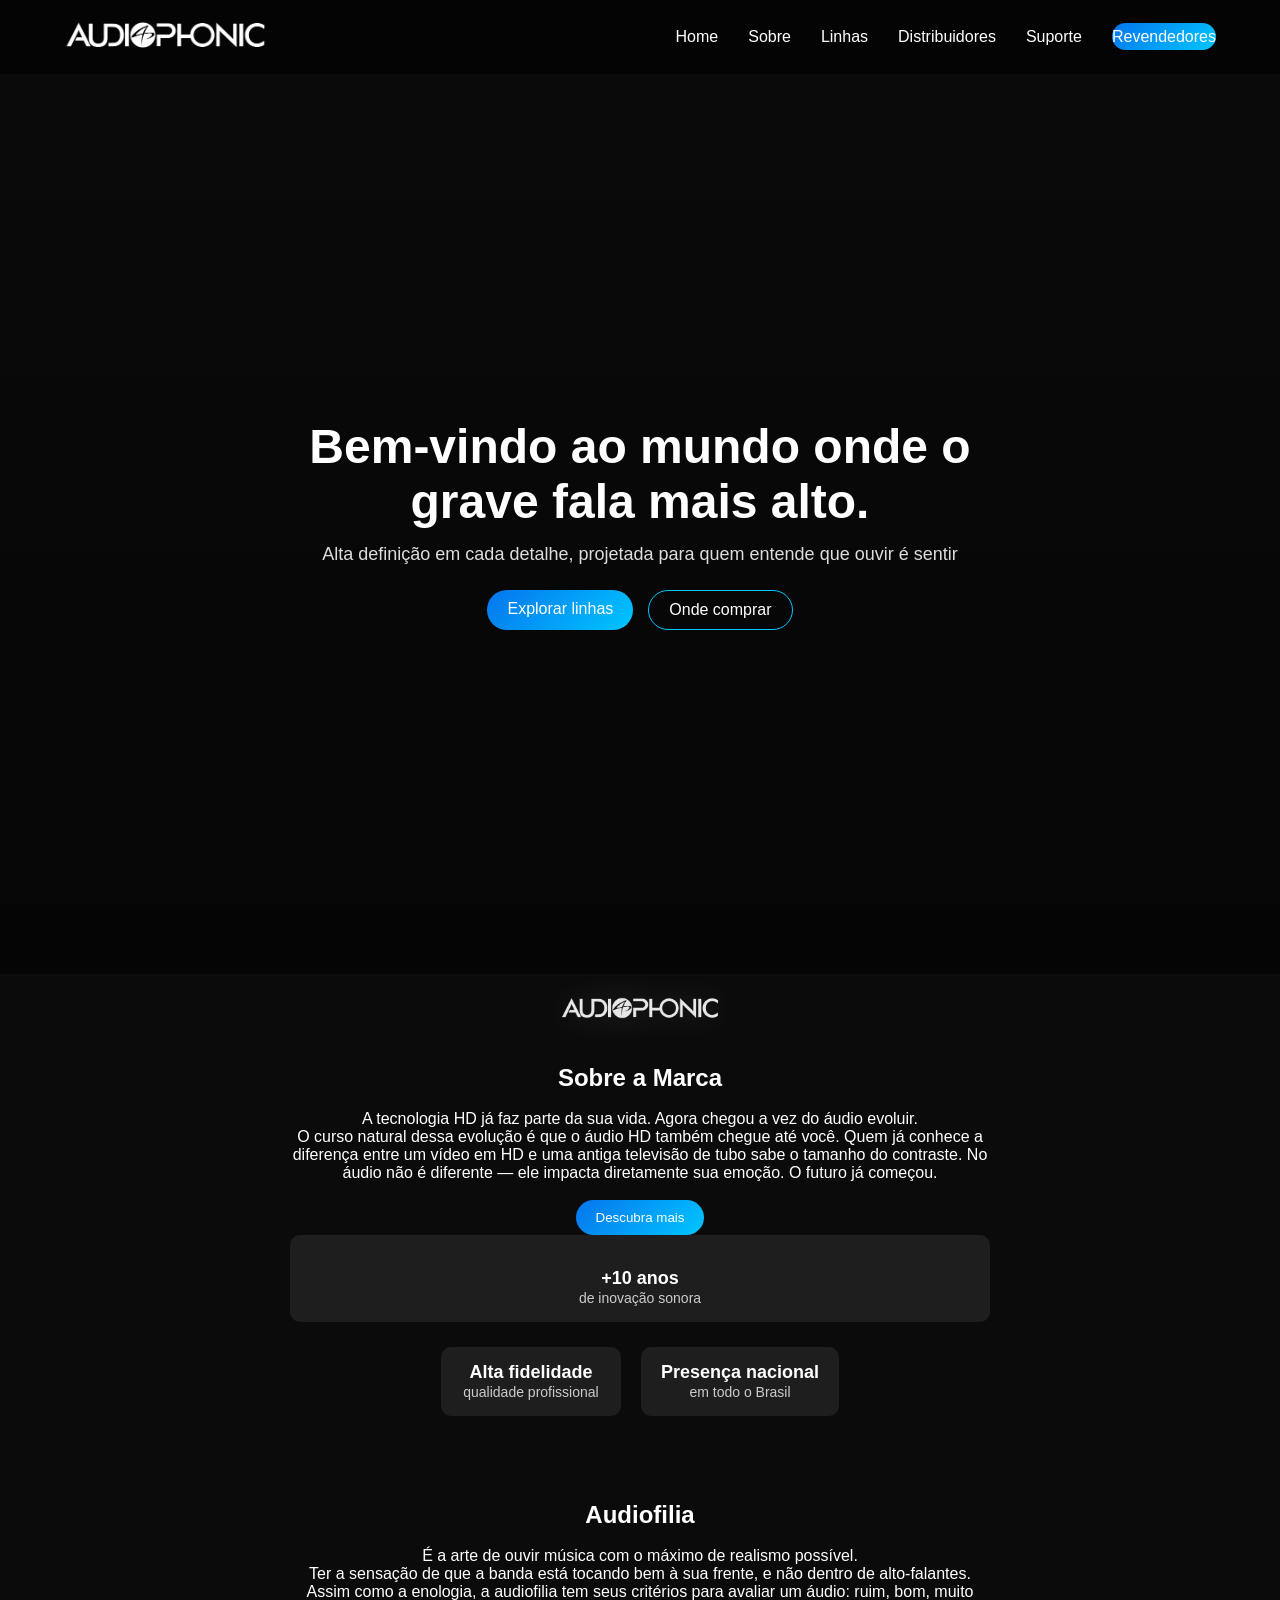
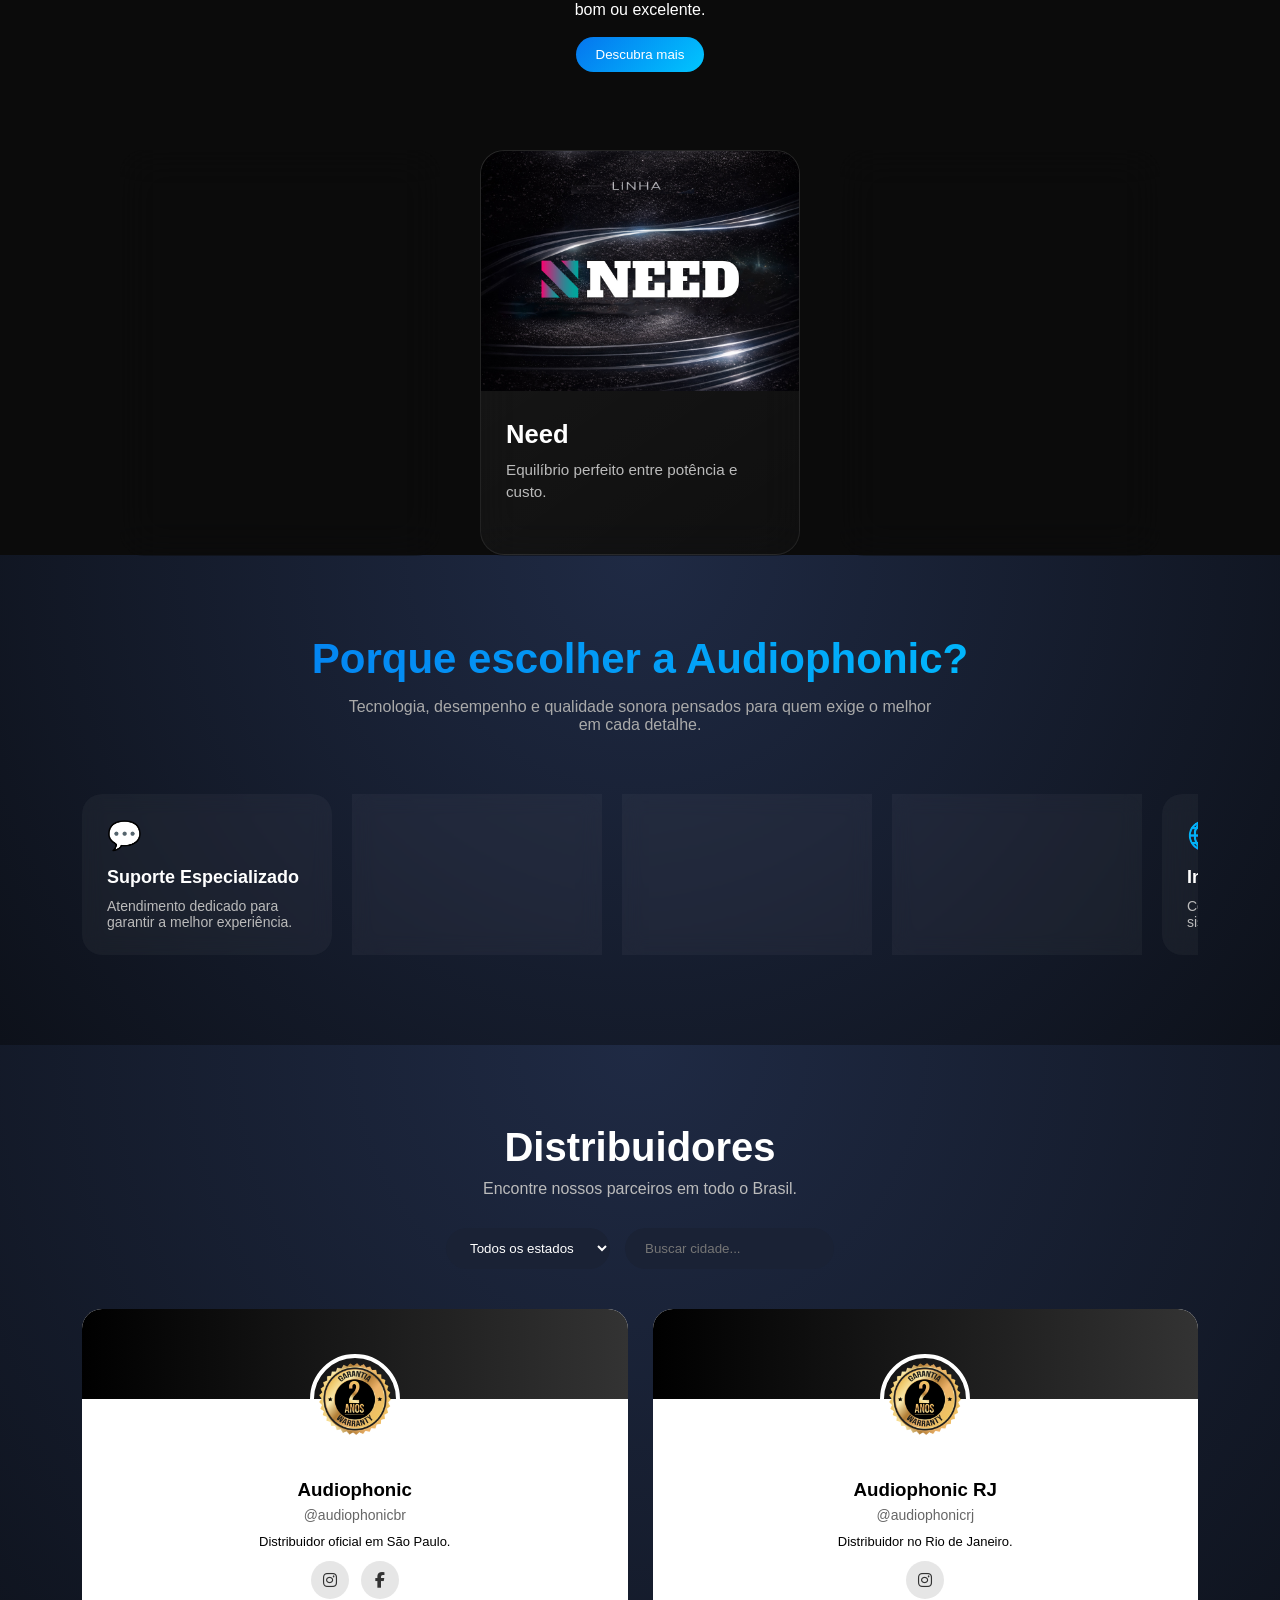
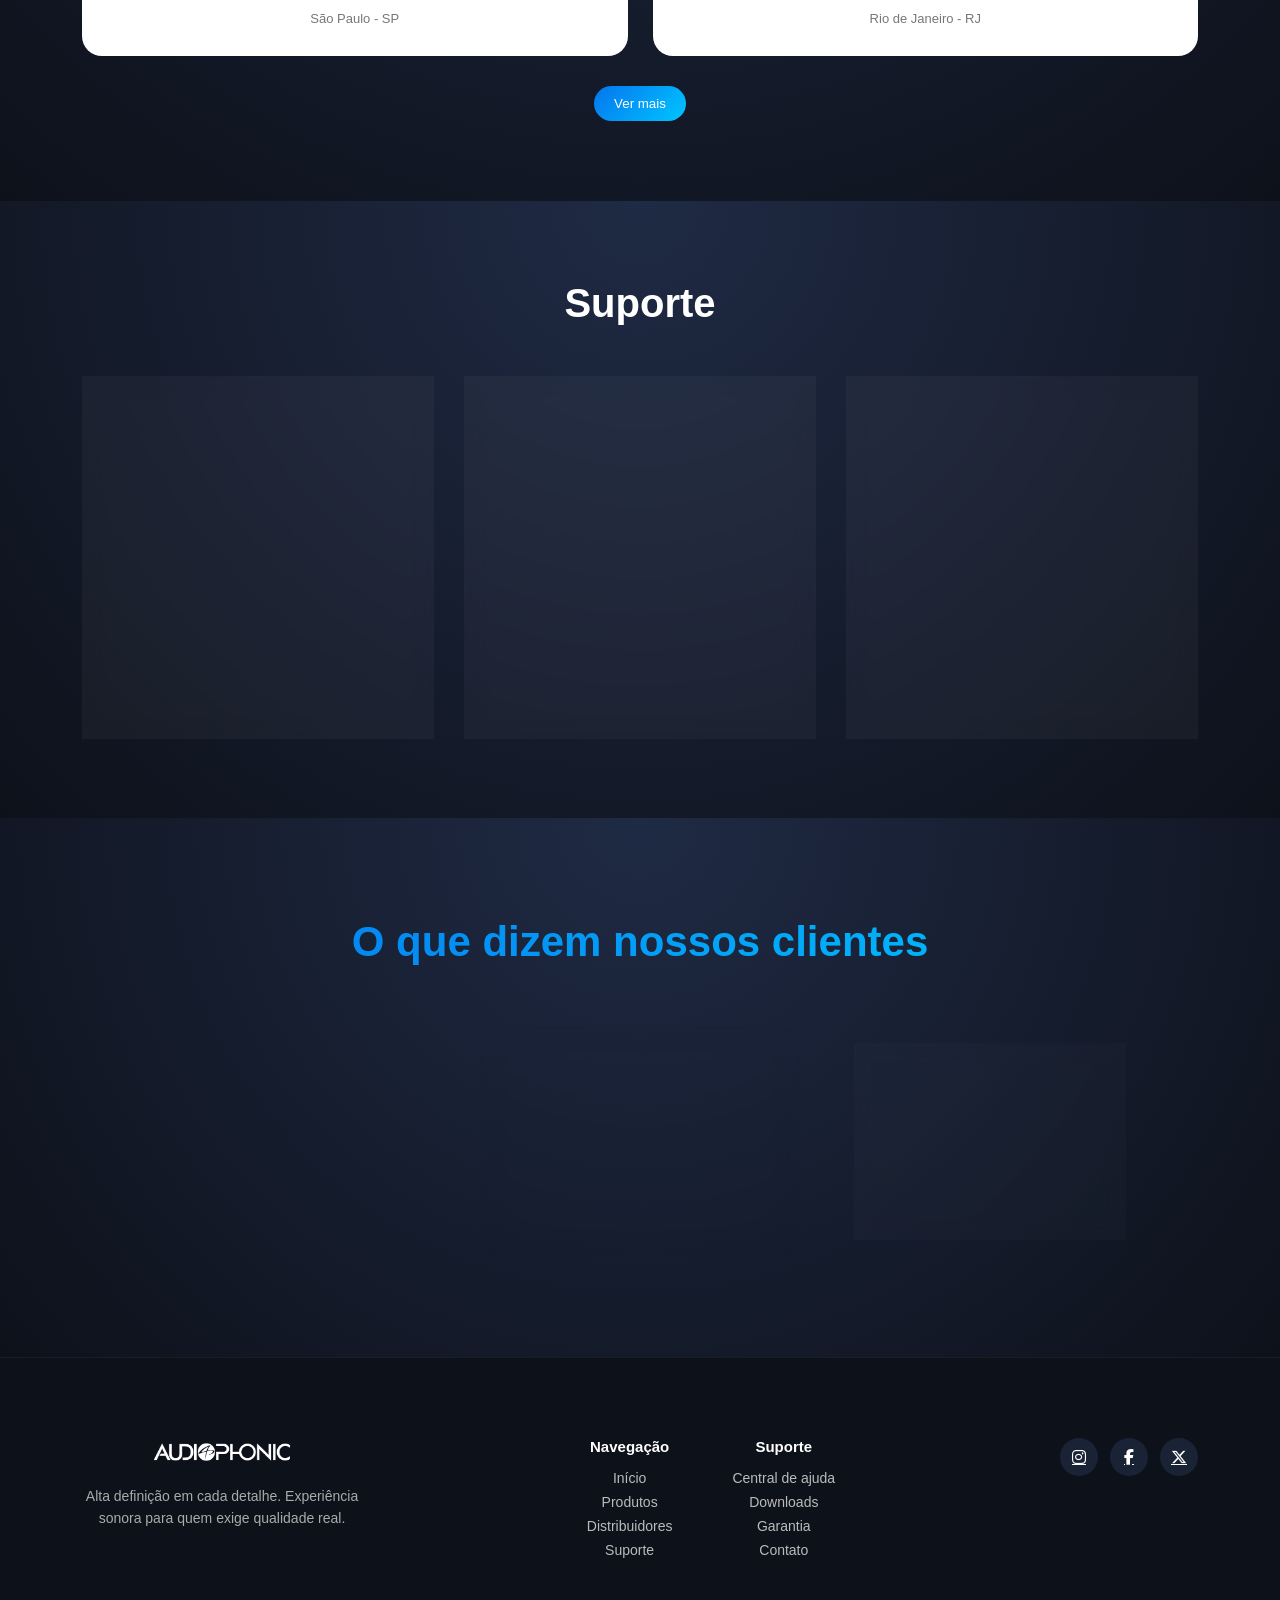
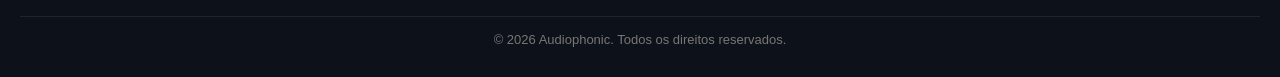
==== commit 05f9b729: "Add files via upload" ====
--- a/index.html
+++ b/index.html
@@ -9,7 +9,7 @@
 <!-- FAVICON -->
 <link rel="icon" href="assets/AudiophoniGarantia.png" type="image/png">
 
-<link rel="stylesheet" href="style.css">
+<link rel="stylesheet" href="./style.css">
 
 <!-- ICONS -->
 <link rel="stylesheet" href="https://cdnjs.cloudflare.com/ajax/libs/font-awesome/6.5.0/css/all.min.css">
@@ -157,77 +157,51 @@
 
 <!-- LINHAS -->
 
-<section class="products" id="linhas">
-
-  <div class="container">
-    <h2 class="section-title">Nossas linhas</h2>
-    <p class="section-subtitle">
-      Tecnologia e performance em cada detalhe do seu som.
-    </p>
-
-    <div class="cards-grid">
-
-      <!-- CARD -->
-      <div class="cards-grid">
-
-  <div class="card-pro">
-    <div class="card-image">
-      <img src="assets/club.jpg.jpeg">
-    </div>
-
-    <div class="card-content">
-      <h3>Club</h3>
-      <p>Som puro e detalhado para verdadeiros audiófilos.</p>
-      <a href="catalogo.html" class="btn-card">Explorar</a>
-    </div>
-  </div>
-
-  <!-- repete os outros -->
+<div class="cards-grid">
+
+  <!-- CLUB -->
+  <a href="./catalogo.html?linha=club" class="card-link">
+    <div class="card-pro">
+      <div class="card-image">
+        <img src="assets/club.jpg.jpeg">
+      </div>
+
+      <div class="card-content">
+        <h3>Club</h3>
+        <p>Som puro e detalhado para verdadeiros audiófilos.</p>
+      </div>
+    </div>
+  </a>
+
+  <!-- NEED -->
+  <a href="./catalogo.html?linha=need" class="card-link">
+    <div class="card-pro">
+      <div class="card-image">
+        <img src="assets/need.jpg.jpeg">
+      </div>
+
+      <div class="card-content">
+        <h3>Need</h3>
+        <p>Equilíbrio perfeito entre potência e custo.</p>
+      </div>
+    </div>
+  </a>
+
+  <!-- SENSATION -->
+  <a href="./catalogo.html?linha=sensation" class="card-link">
+    <div class="card-pro">
+      <div class="card-image">
+        <img src="assets/sensation.jpg.jpeg">
+      </div>
+
+      <div class="card-content">
+        <h3>Sensation</h3>
+        <p>Experiência imersiva com máxima performance.</p>
+      </div>
+    </div>
+  </a>
 
 </div>
-
-      <!-- CARD -->
-     <div class="cards-grid">
-
-  <div class="card-pro">
-    <div class="card-image">
-      <img src="assets/need.jpg.jpeg">
-    </div>
-
-    <div class="card-content">
-      <h3>need</h3>
-      <p>Som puro e detalhado para verdadeiros audiófilos.</p>
-      <a href="catalogo.html" class="btn-card">Explorar</a>
-    </div>
-  </div>
-
-  <!-- repete os outros -->
-
-</div>
-
-      <!-- CARD -->
-      <div class="cards-grid">
-
-  <div class="card-pro">
-    <div class="card-image">
-      <img src="assets/sensation.jpg.jpeg">
-    </div>
-
-    <div class="card-content">
-      <h3>sensation</h3>
-      <p>Som puro e detalhado para verdadeiros audiófilos.</p>
-      <a href="catalogo.html" class="btn-card">Explorar</a>
-    </div>
-  </div>
-
-  <!-- repete os outros -->
-
-</div>
-
-    </div>
-  </div>
-
-</section>
 
 <!-- POR QUE ESCOLHER -->
 
--- a/style.css
+++ b/style.css
@@ -510,7 +510,7 @@
 }
 
 /* nossas linhas */
-/* TÍTULO */
+
 
 
 
@@ -538,6 +538,13 @@
 }
 
 /* GRID */
+
+.card-link {
+  text-decoration: none;
+  color: inherit;
+  display: block;
+}
+
 .cards-grid {
   display: flex;
   justify-content: center;
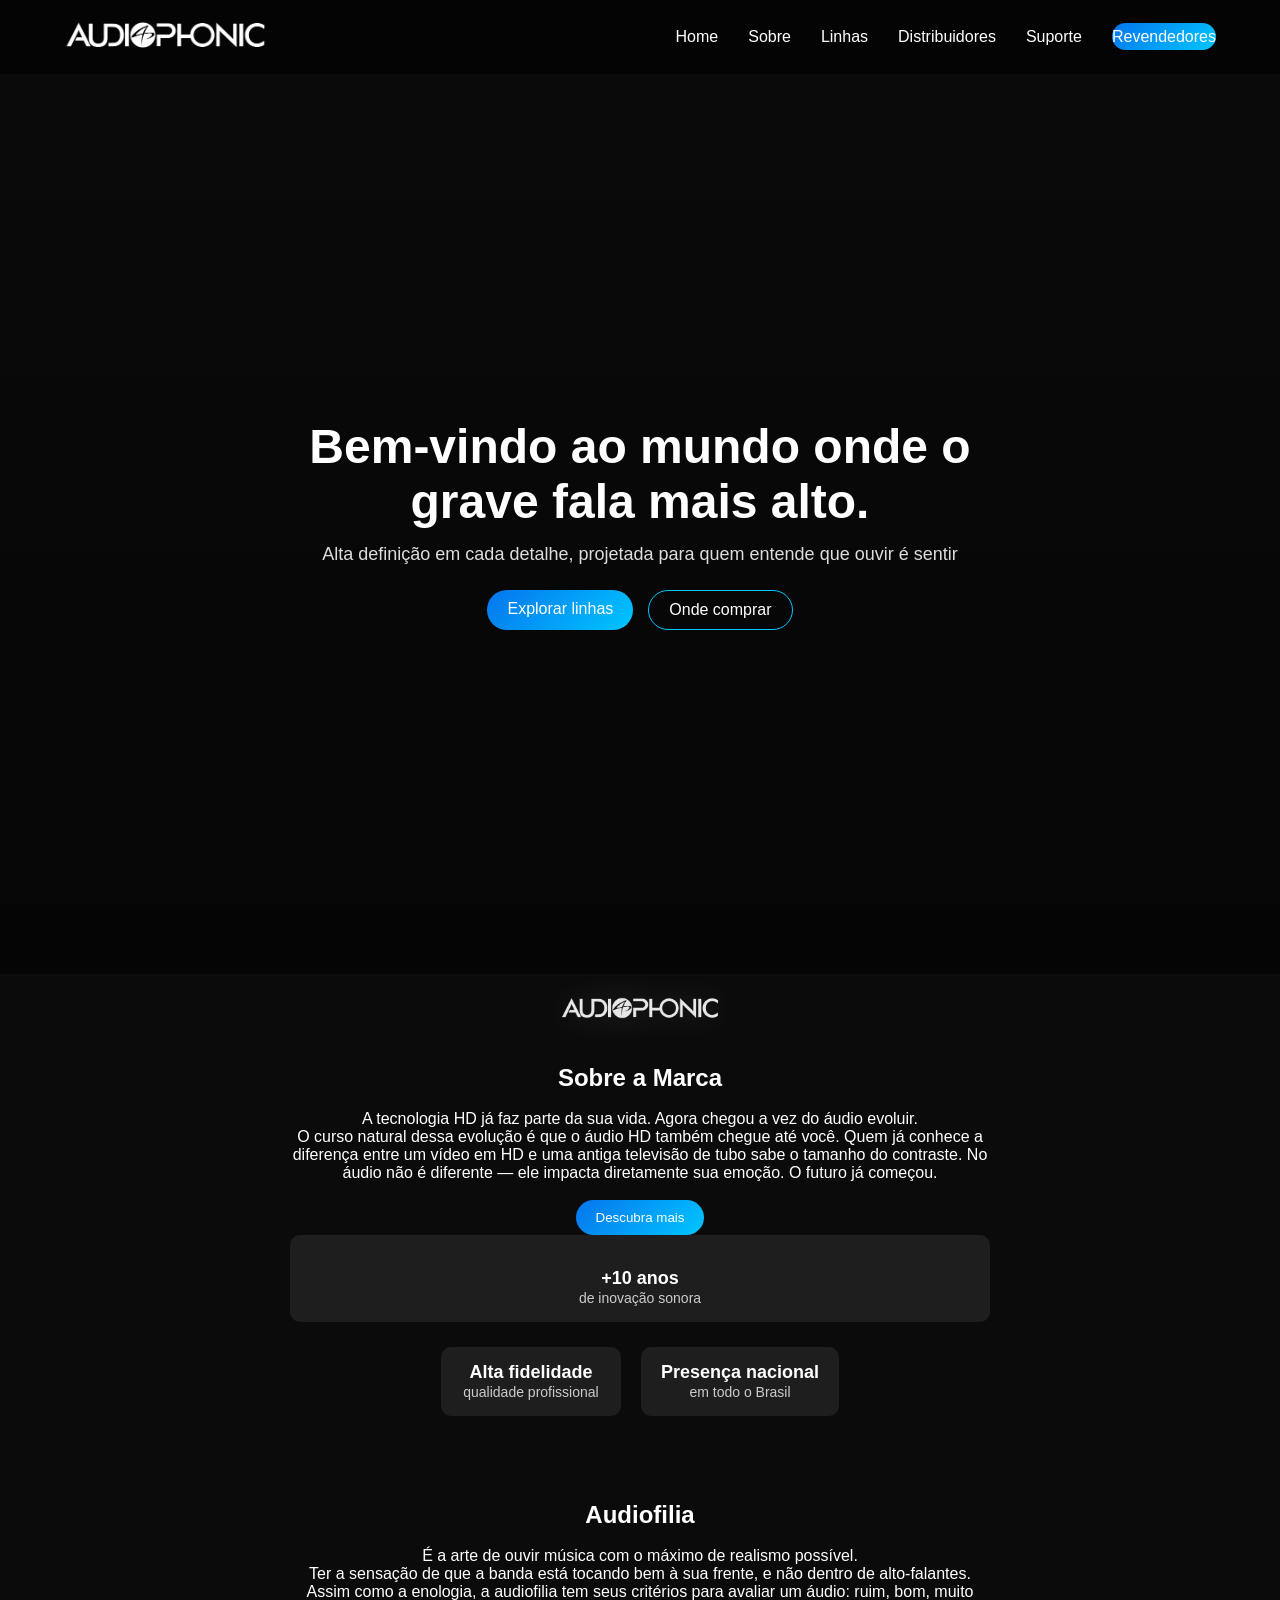
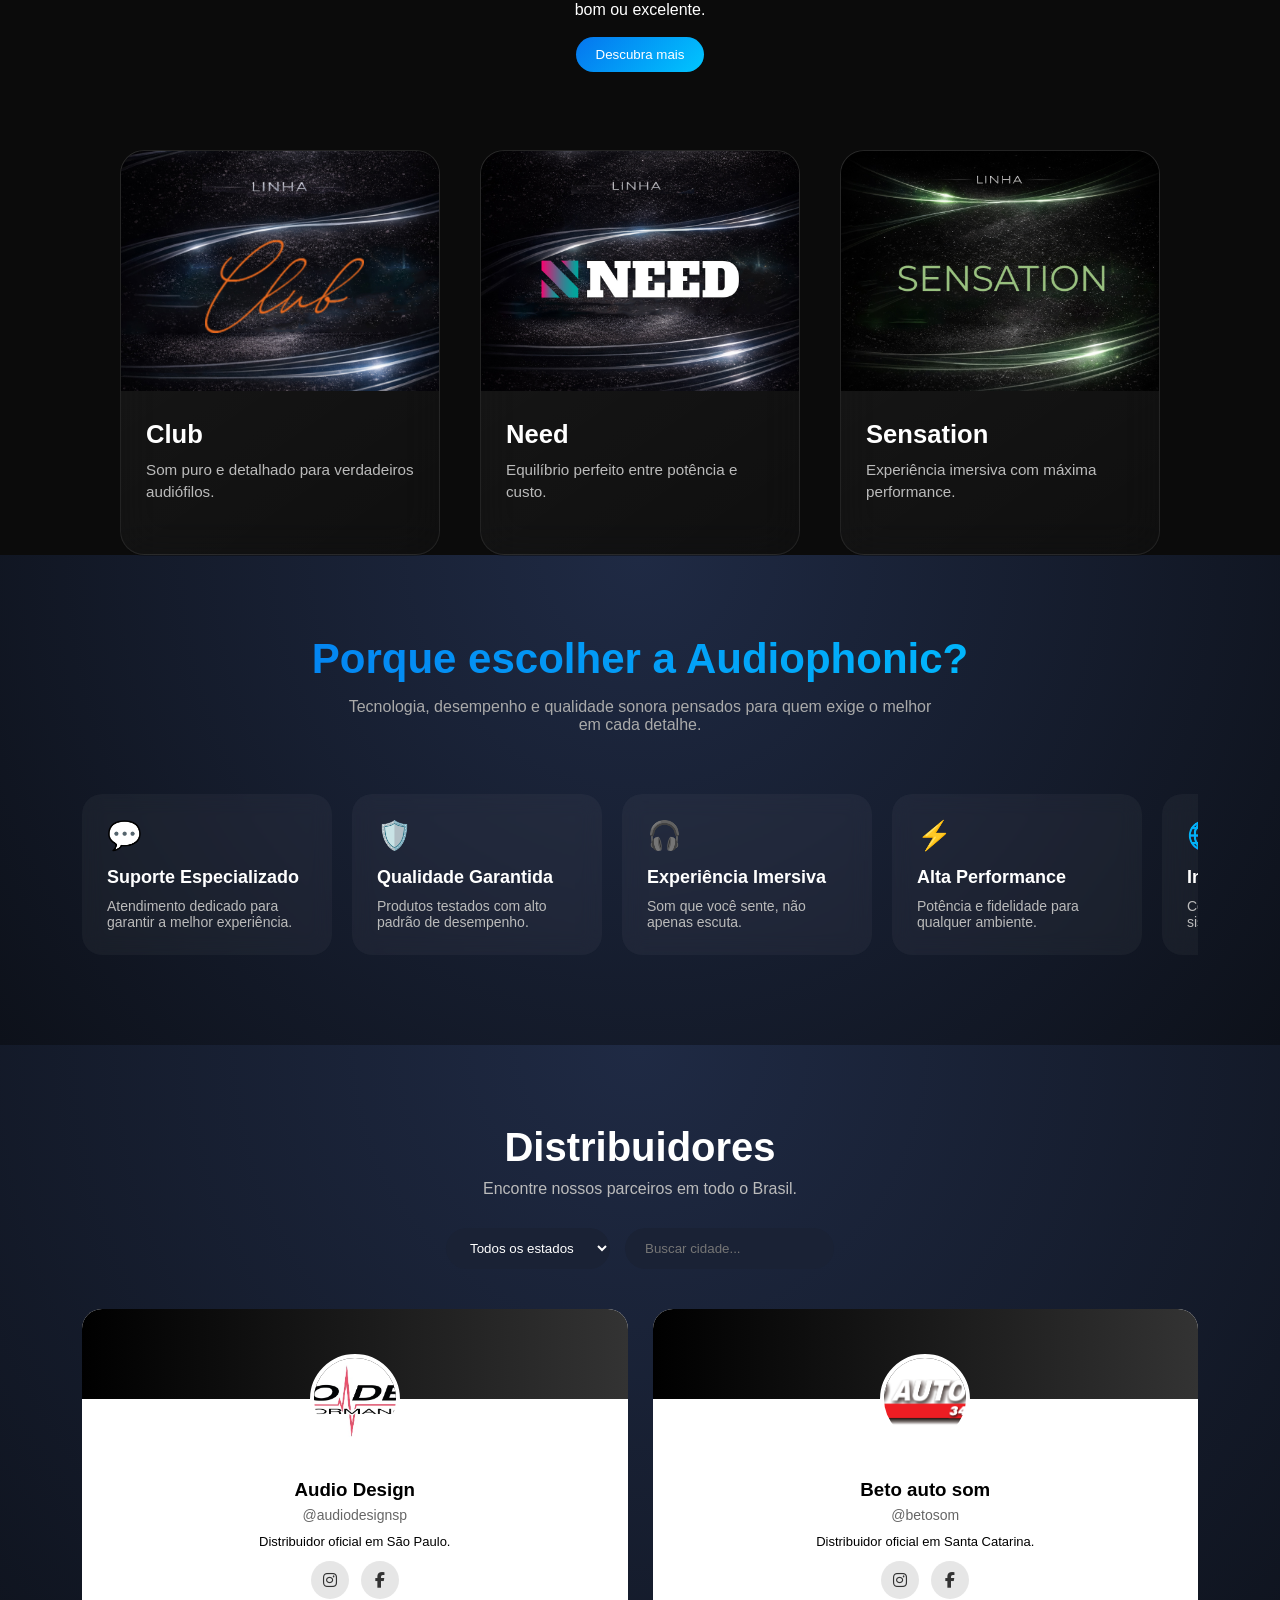
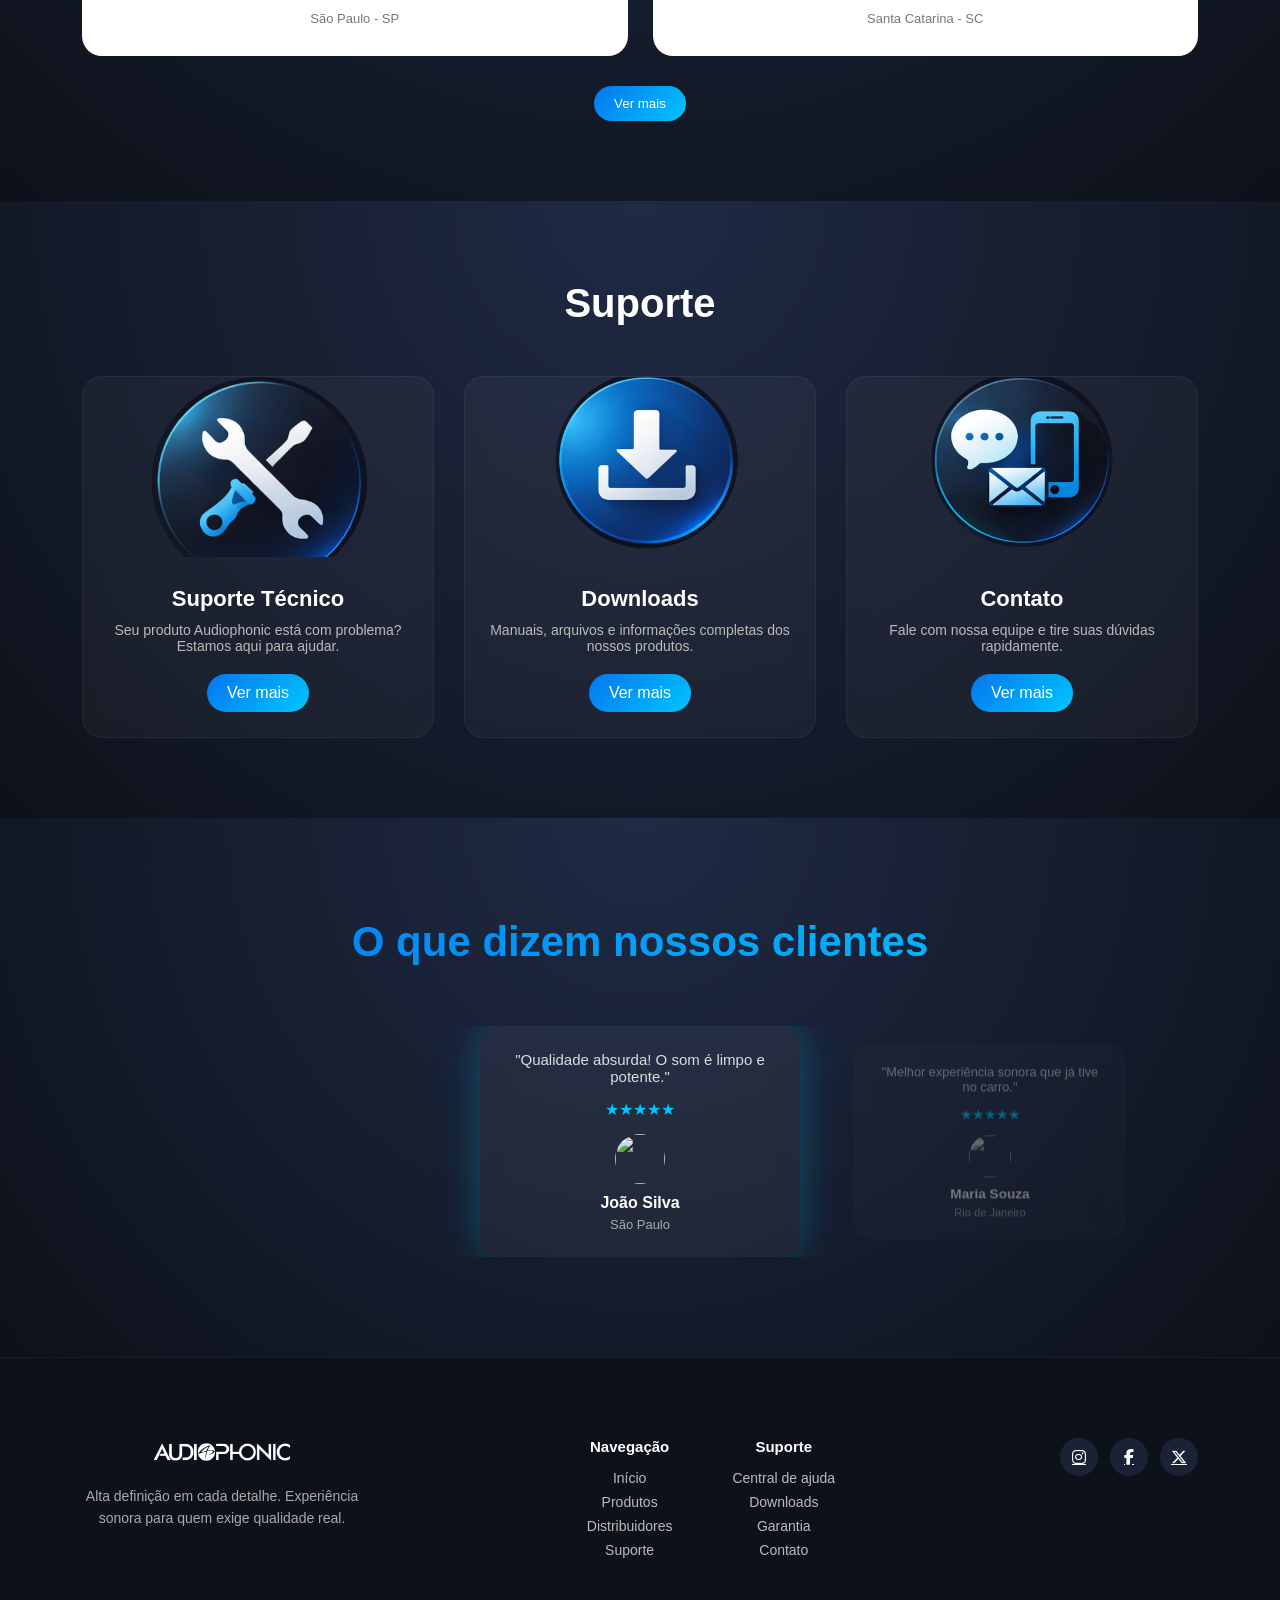
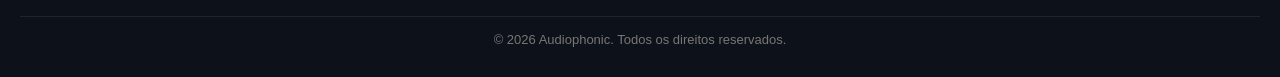
==== commit 72757842: "Add files via upload" ====
--- a/index.html
+++ b/index.html
@@ -278,6 +278,9 @@
     <div class="distributors-grid">
 
       <!-- CARD -->
+
+      <!-- DUPLICA E ALTERA  
+
       <div class="card-dist" data-state="sp" data-city="sao paulo">
         <div class="banner"></div>
 
@@ -299,70 +302,72 @@
         </div>
       </div>
 
-      <!-- DUPLICA E ALTERA -->
-      <div class="card-dist" data-state="rj" data-city="rio de janeiro">
+        DUPLICA E ALTERA -->
+      
+<div class="card-dist" data-state="sp" data-city="sao paulo">
         <div class="banner"></div>
 
         <div class="profile">
-          <img src="assets/AudiophoniGarantia.png">
+          <img src="assets/AUDIO DESIGN - 11 99952-3328 - SP.jpeg">
         </div>
 
         <div class="content">
-          <h3>Audiophonic RJ</h3>
-          <span>@audiophonicrj</span>
-          <p>Distribuidor no Rio de Janeiro.</p>
+          <h3>Audio Design</h3>
+          <span>@audiodesignsp</span>
+          <p>Distribuidor oficial em São Paulo.</p>
 
           <div class="social">
-            <a href="#"><i class="fab fa-instagram"></i></a>
-          </div>
-
-          <div class="location">Rio de Janeiro - RJ</div>
-        </div>
-      </div>
-
-        <div class="card-dist" data-state="sp" data-city="sao paulo">
+            <a href="https://www.instagram.com/audiodesignsp/"><i class="fab fa-instagram"></i></a>
+            <a href="#"><i class="fab fa-facebook-f"></i></a>
+          </div>
+
+          <div class="location">São Paulo - SP</div>
+        </div>
+      </div>
+
+       <div class="card-dist" data-state="sp" data-city="sao paulo">
         <div class="banner"></div>
 
         <div class="profile">
-          <img src="assets/AudiophoniGarantia.png">
+          <img src="assets/BETO - 48 9608-1280 - sc.png">
         </div>
 
         <div class="content">
-          <h3>Audiophonic</h3>
-          <span>@audiophonicbr</span>
+          <h3>Beto auto som</h3>
+          <span>@betosom</span>
+          <p>Distribuidor oficial em Santa Catarina.</p>
+
+          <div class="social">
+            <a href="https://www.instagram.com/betosom/"><i class="fab fa-instagram"></i></a>
+            <a href="#"><i class="fab fa-facebook-f"></i></a>
+          </div>
+
+          <div class="location">Santa Catarina - SC</div>
+        </div>
+      </div>
+
+      <div class="card-dist" data-state="sp" data-city="sao paulo">
+        <div class="banner"></div>
+
+        <div class="profile">
+          <img src="assets/POTENT SOUND - 11 995482822 - SP.jpg">
+        </div>
+
+        <div class="content">
+          <h3>Potent sound</h3>
+          <span>@potent_sound</span>
           <p>Distribuidor oficial em São Paulo.</p>
 
           <div class="social">
-            <a href="#"><i class="fab fa-instagram"></i></a>
+            <a href="https://www.instagram.com/potent_sound/"><i class="fab fa-instagram"></i></a>
             <a href="#"><i class="fab fa-facebook-f"></i></a>
           </div>
 
           <div class="location">São Paulo - SP</div>
         </div>
       </div>
-
-        <div class="card-dist" data-state="sp" data-city="sao paulo">
-        <div class="banner"></div>
-
-        <div class="profile">
-          <img src="assets/AudiophoniGarantia.png">
-        </div>
-
-        <div class="content">
-          <h3>Audiophonic</h3>
-          <span>@audiophonicbr</span>
-          <p>Distribuidor oficial em São Paulo.</p>
-
-          <div class="social">
-            <a href="#"><i class="fab fa-instagram"></i></a>
-            <a href="#"><i class="fab fa-facebook-f"></i></a>
-          </div>
-
-          <div class="location">São Paulo - SP</div>
-        </div>
-      </div>
-
-      
+  
+
 
     </div>
 
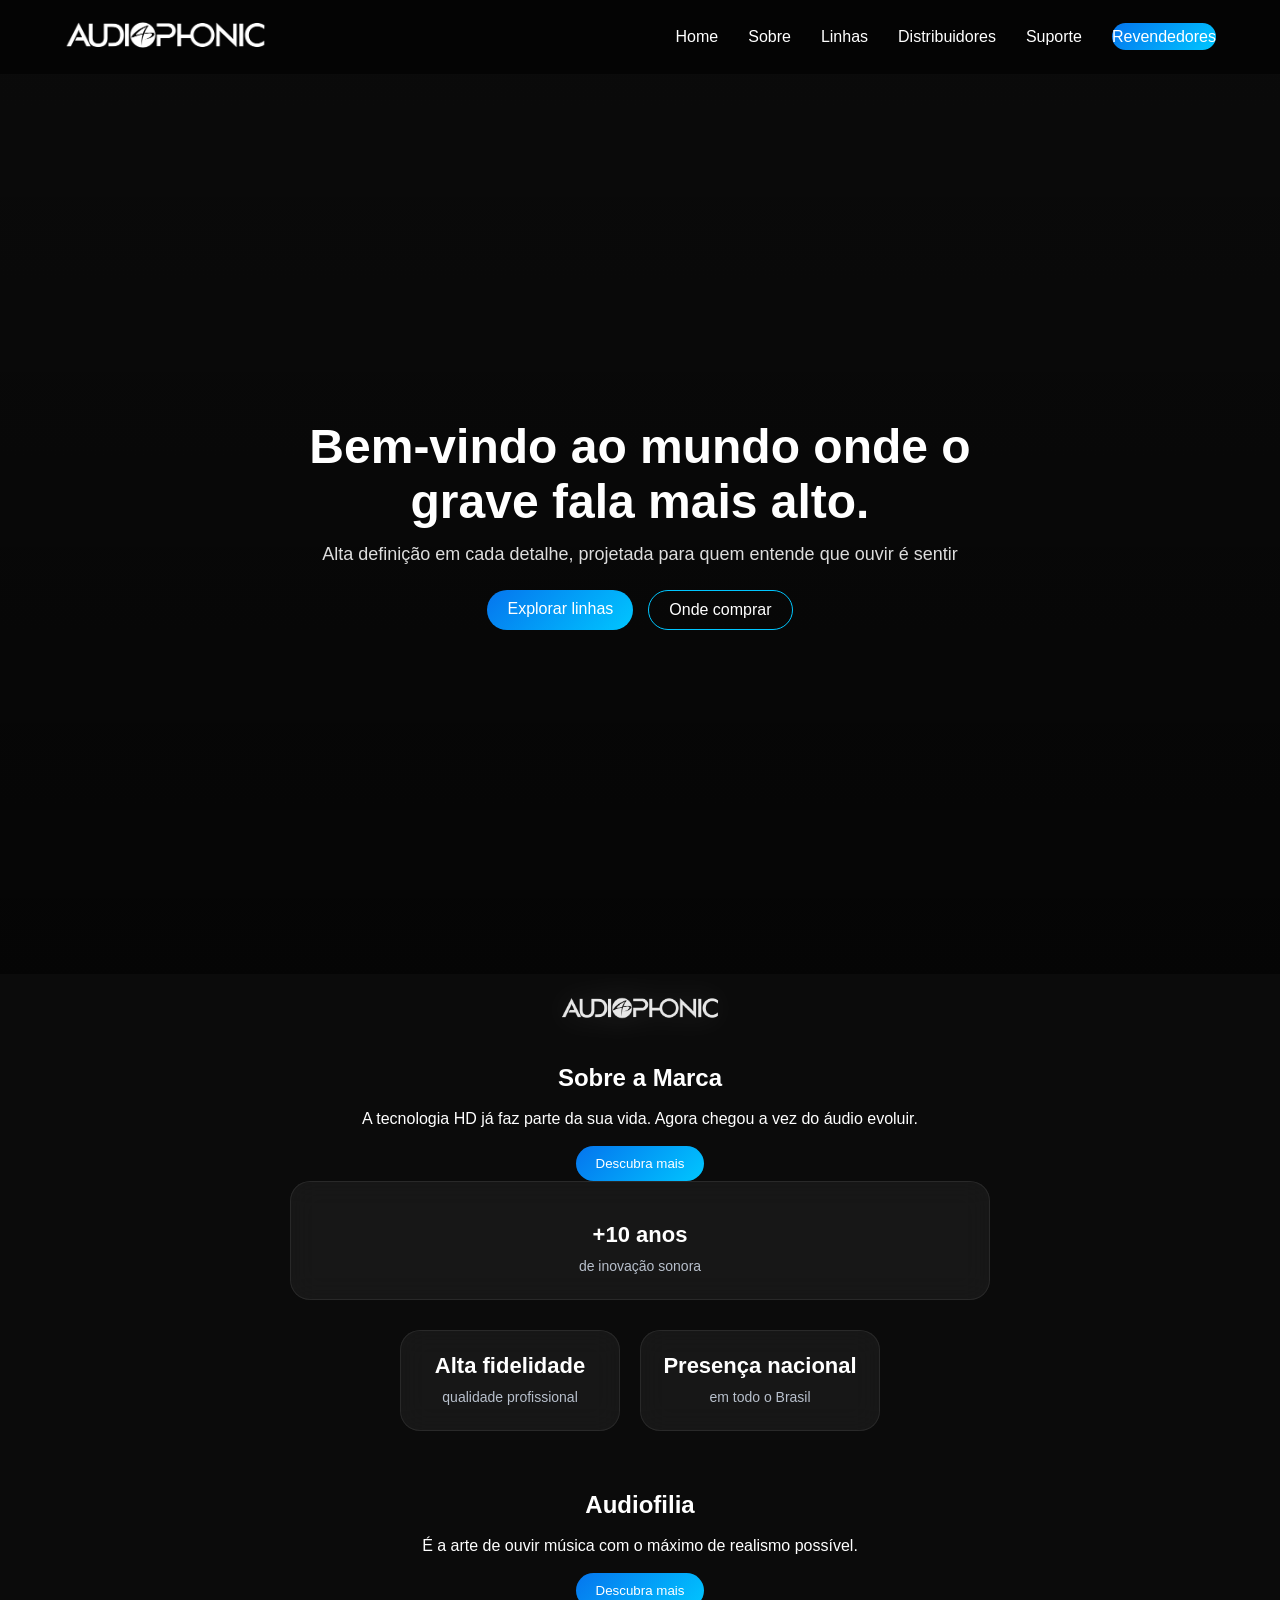
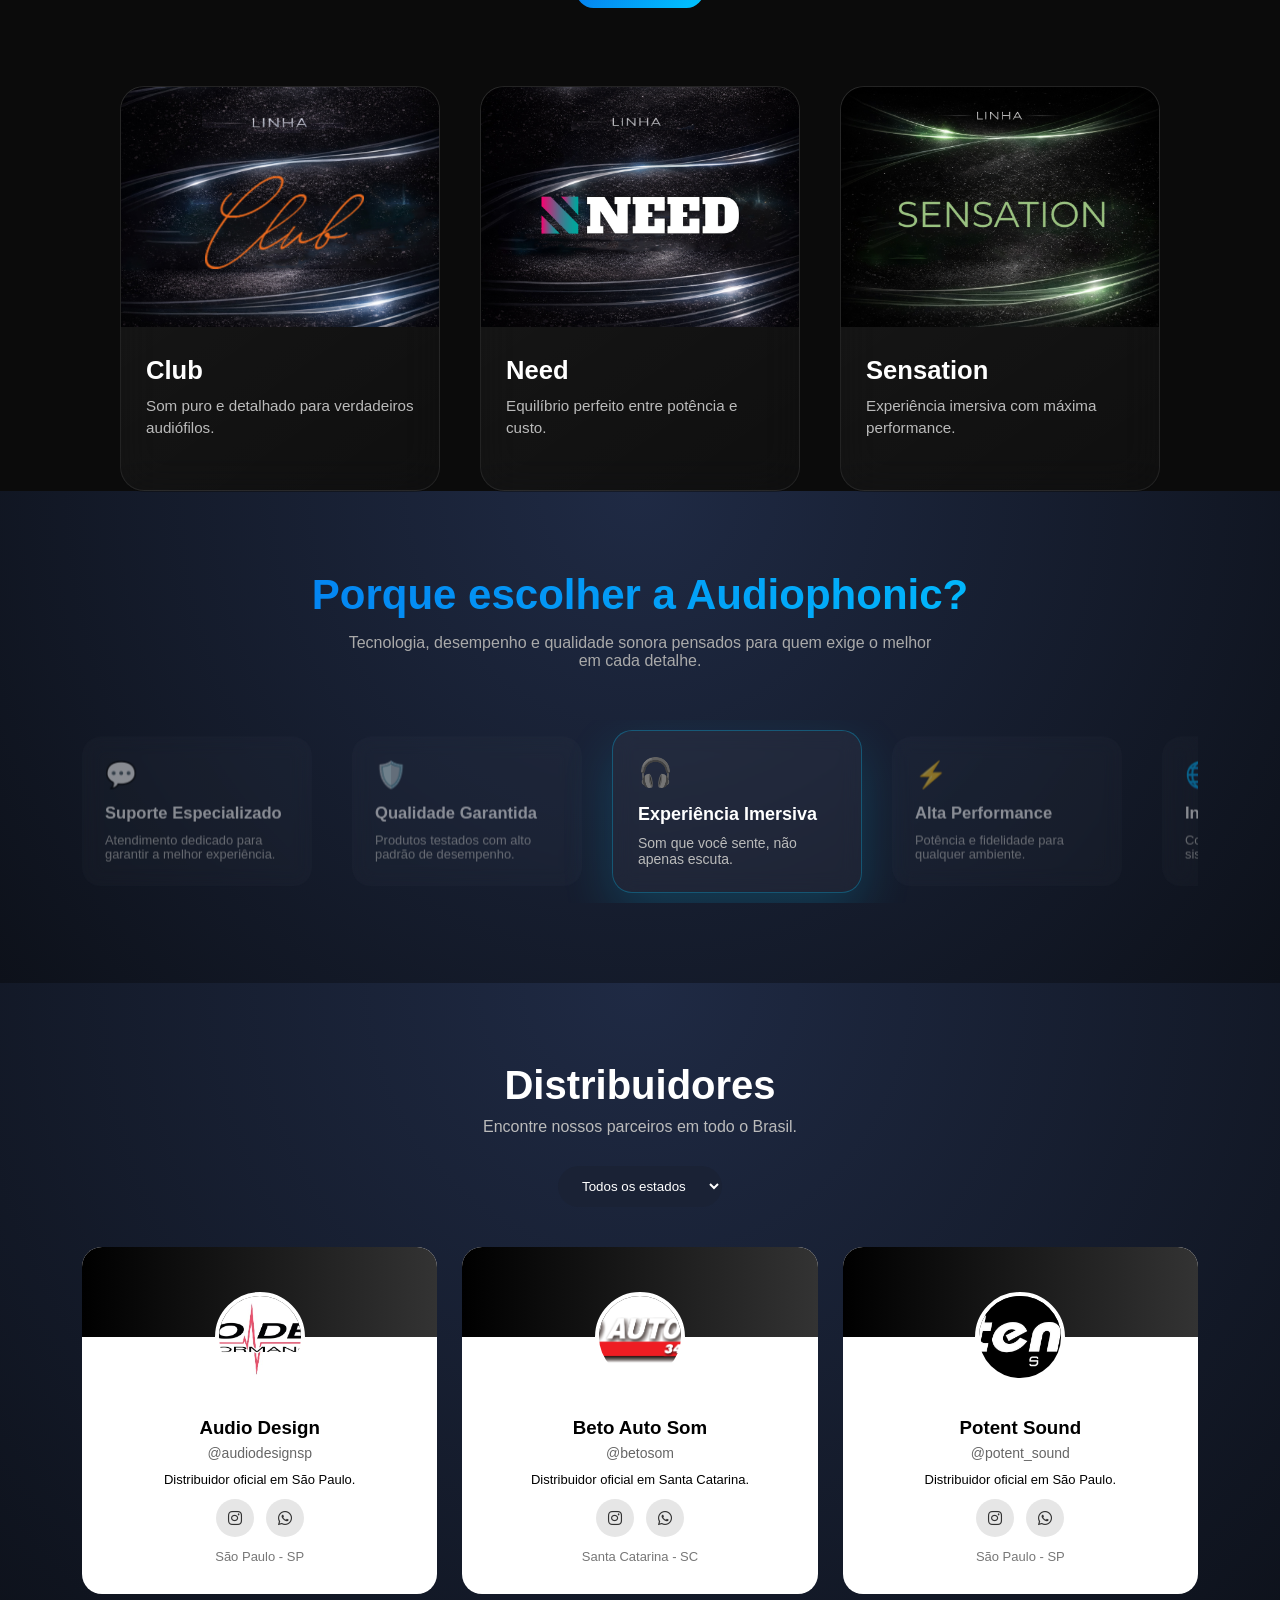
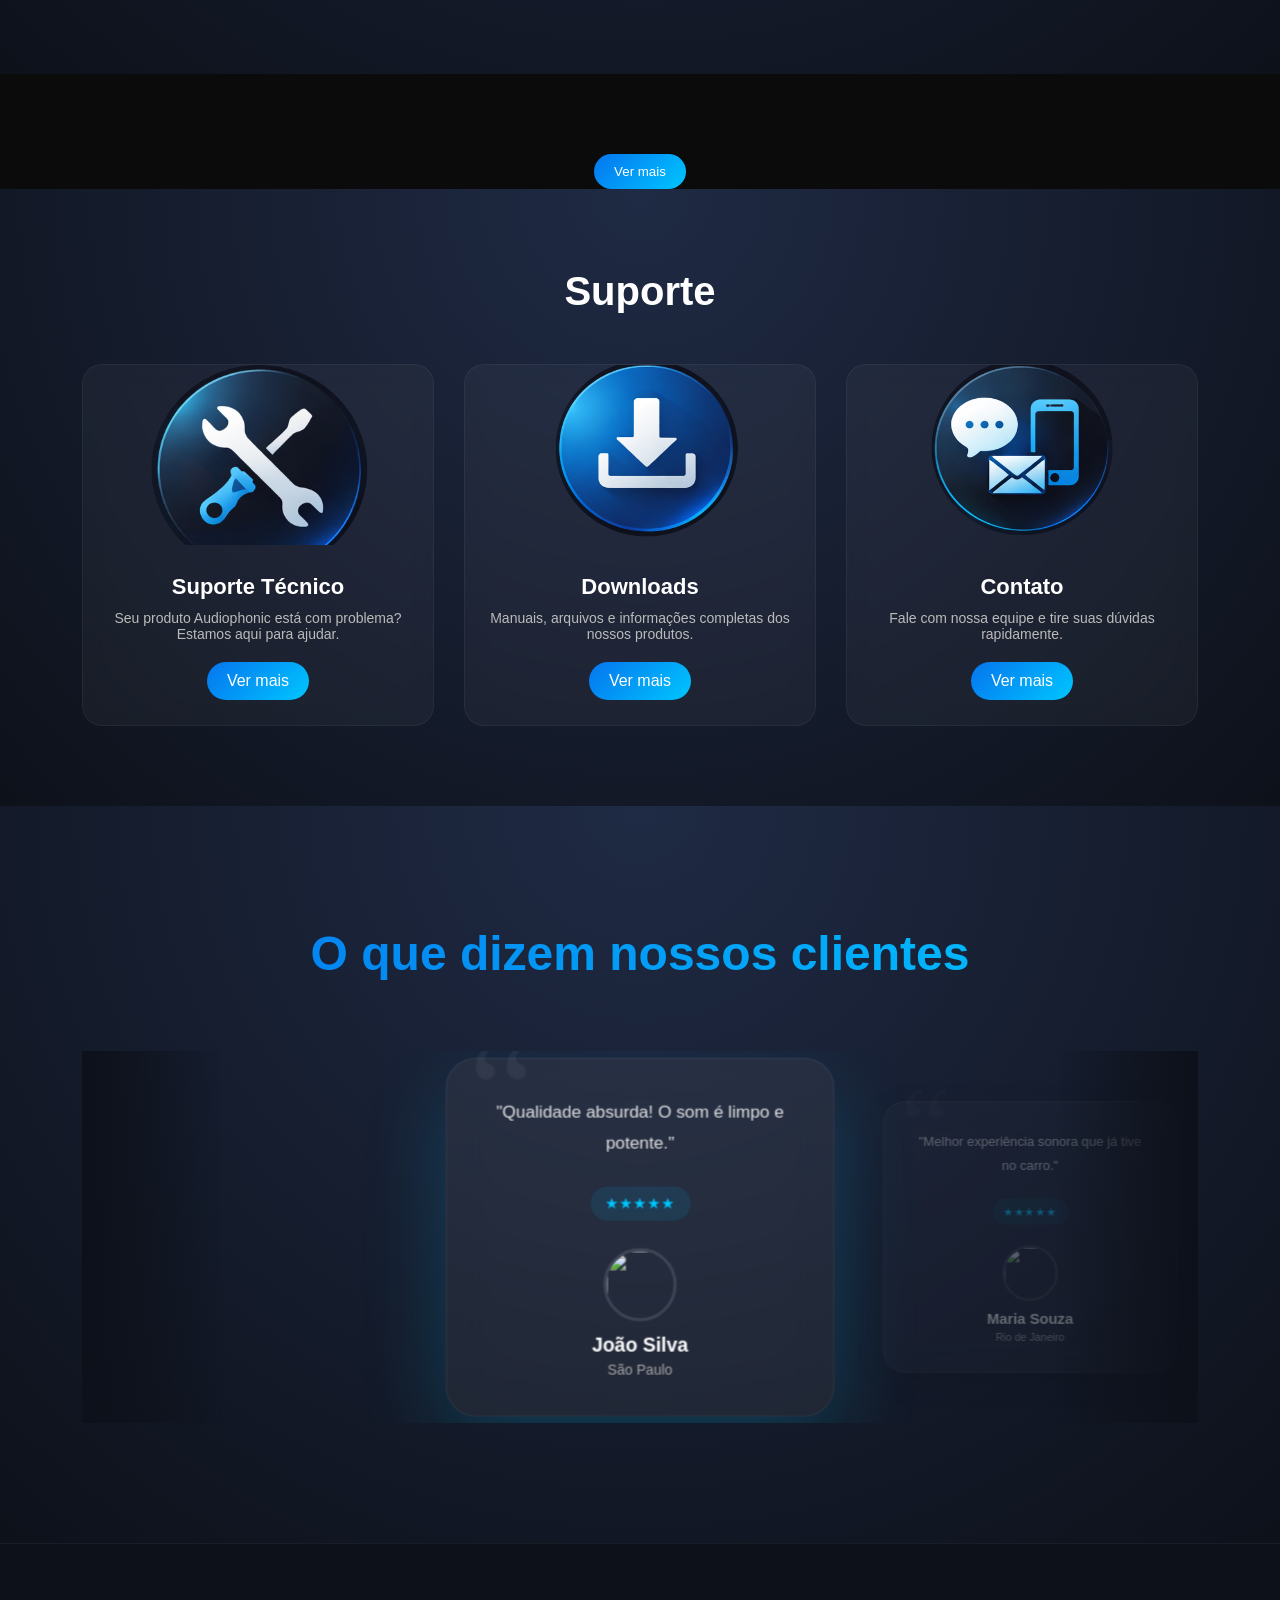
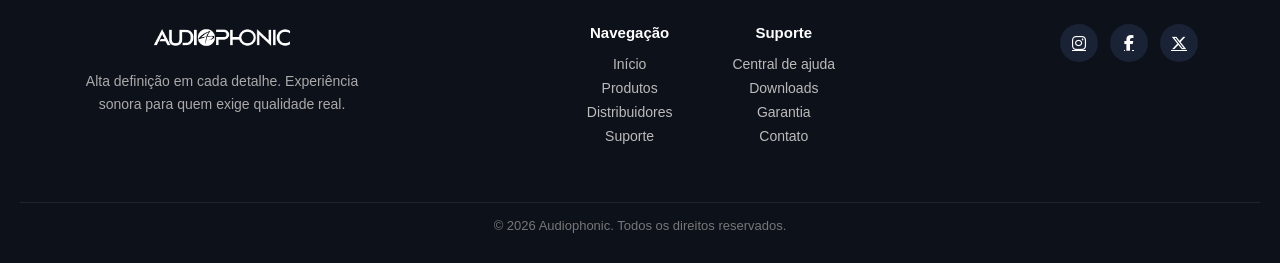
==== commit f44ef68b: "Add files via upload" ====
--- a/index.html
+++ b/index.html
@@ -100,7 +100,7 @@
       <br>
 
       <button class="btn ler-mais">Descubra mais</button>
-      
+      <br>
        <div class="highlight">
         <br>
     <strong>+10 anos</strong>
@@ -157,11 +157,16 @@
 
 <!-- LINHAS -->
 
-<div class="cards-grid">
+<div class="cards-grid" id="linhas">
 
   <!-- CLUB -->
-  <a href="./catalogo.html?linha=club" class="card-link">
+  <a 
+    href="./catalogo.html?linha=club" 
+    class="card-link"
+    target="_blank"
+  >
     <div class="card-pro">
+
       <div class="card-image">
         <img src="assets/club.jpg.jpeg">
       </div>
@@ -170,12 +175,18 @@
         <h3>Club</h3>
         <p>Som puro e detalhado para verdadeiros audiófilos.</p>
       </div>
+
     </div>
   </a>
 
   <!-- NEED -->
-  <a href="./catalogo.html?linha=need" class="card-link">
+  <a 
+    href="./catalogo.html?linha=need" 
+    class="card-link"
+    target="_blank"
+  >
     <div class="card-pro">
+
       <div class="card-image">
         <img src="assets/need.jpg.jpeg">
       </div>
@@ -184,12 +195,18 @@
         <h3>Need</h3>
         <p>Equilíbrio perfeito entre potência e custo.</p>
       </div>
+
     </div>
   </a>
 
   <!-- SENSATION -->
-  <a href="./catalogo.html?linha=sensation" class="card-link">
+  <a 
+    href="./catalogo.html?linha=sensation" 
+    class="card-link"
+    target="_blank"
+  >
     <div class="card-pro">
+
       <div class="card-image">
         <img src="assets/sensation.jpg.jpeg">
       </div>
@@ -198,6 +215,7 @@
         <h3>Sensation</h3>
         <p>Experiência imersiva com máxima performance.</p>
       </div>
+
     </div>
   </a>
 
@@ -258,6 +276,7 @@
   <div class="container">
 
     <h2>Distribuidores</h2>
+
     <p class="subtitle">
       Encontre nossos parceiros em todo o Brasil.
     </p>
@@ -270,41 +289,14 @@
         <option value="rj">Rio de Janeiro</option>
         <option value="mg">Minas Gerais</option>
       </select>
-
-      <input type="text" id="searchInput" placeholder="Buscar cidade...">
     </div>
 
     <!-- GRID -->
     <div class="distributors-grid">
 
-      <!-- CARD -->
-
-      <!-- DUPLICA E ALTERA  
-
+      <!-- AUDIO DESIGN -->
       <div class="card-dist" data-state="sp" data-city="sao paulo">
-        <div class="banner"></div>
-
-        <div class="profile">
-          <img src="assets/AudiophoniGarantia.png">
-        </div>
-
-        <div class="content">
-          <h3>Audiophonic</h3>
-          <span>@audiophonicbr</span>
-          <p>Distribuidor oficial em São Paulo.</p>
-
-          <div class="social">
-            <a href="#"><i class="fab fa-instagram"></i></a>
-            <a href="#"><i class="fab fa-facebook-f"></i></a>
-          </div>
-
-          <div class="location">São Paulo - SP</div>
-        </div>
-      </div>
-
-        DUPLICA E ALTERA -->
-      
-<div class="card-dist" data-state="sp" data-city="sao paulo">
+
         <div class="banner"></div>
 
         <div class="profile">
@@ -313,19 +305,41 @@
 
         <div class="content">
           <h3>Audio Design</h3>
+
           <span>@audiodesignsp</span>
+
           <p>Distribuidor oficial em São Paulo.</p>
 
           <div class="social">
-            <a href="https://www.instagram.com/audiodesignsp/"><i class="fab fa-instagram"></i></a>
-            <a href="#"><i class="fab fa-facebook-f"></i></a>
-          </div>
-
-          <div class="location">São Paulo - SP</div>
-        </div>
-      </div>
-
-       <div class="card-dist" data-state="sp" data-city="sao paulo">
+
+            <!-- INSTAGRAM -->
+            <a 
+              href="https://www.instagram.com/audiodesignsp/" 
+              target="_blank"
+            >
+              <i class="fab fa-instagram"></i>
+            </a>
+
+            <!-- WHATSAPP -->
+            <a 
+              href="https://wa.me/5511999523328" 
+              target="_blank"
+            >
+              <i class="fab fa-whatsapp"></i>
+            </a>
+
+          </div>
+
+          <div class="location">
+            São Paulo - SP
+          </div>
+
+        </div>
+      </div>
+
+      <!-- BETO AUTO SOM -->
+      <div class="card-dist" data-state="sc" data-city="santa catarina">
+
         <div class="banner"></div>
 
         <div class="profile">
@@ -333,20 +347,42 @@
         </div>
 
         <div class="content">
-          <h3>Beto auto som</h3>
+          <h3>Beto Auto Som</h3>
+
           <span>@betosom</span>
+
           <p>Distribuidor oficial em Santa Catarina.</p>
 
           <div class="social">
-            <a href="https://www.instagram.com/betosom/"><i class="fab fa-instagram"></i></a>
-            <a href="#"><i class="fab fa-facebook-f"></i></a>
-          </div>
-
-          <div class="location">Santa Catarina - SC</div>
-        </div>
-      </div>
-
+
+            <!-- INSTAGRAM -->
+            <a 
+              href="https://www.instagram.com/betosom/" 
+              target="_blank"
+            >
+              <i class="fab fa-instagram"></i>
+            </a>
+
+            <!-- WHATSAPP -->
+            <a 
+              href="https://wa.me/554896081280" 
+              target="_blank"
+            >
+              <i class="fab fa-whatsapp"></i>
+            </a>
+
+          </div>
+
+          <div class="location">
+            Santa Catarina - SC
+          </div>
+
+        </div>
+      </div>
+
+      <!-- POTENT SOUND -->
       <div class="card-dist" data-state="sp" data-city="sao paulo">
+
         <div class="banner"></div>
 
         <div class="profile">
@@ -354,26 +390,98 @@
         </div>
 
         <div class="content">
-          <h3>Potent sound</h3>
+          <h3>Potent Sound</h3>
+
           <span>@potent_sound</span>
+
           <p>Distribuidor oficial em São Paulo.</p>
 
           <div class="social">
-            <a href="https://www.instagram.com/potent_sound/"><i class="fab fa-instagram"></i></a>
-            <a href="#"><i class="fab fa-facebook-f"></i></a>
-          </div>
-
-          <div class="location">São Paulo - SP</div>
-        </div>
-      </div>
-  
-
+
+            <!-- INSTAGRAM -->
+            <a 
+              href="https://www.instagram.com/potent_sound/" 
+              target="_blank"
+            >
+              <i class="fab fa-instagram"></i>
+            </a>
+
+            <!-- WHATSAPP -->
+            <a 
+              href="https://wa.me/5511995482822" 
+              target="_blank"
+            >
+              <i class="fab fa-whatsapp"></i>
+            </a>
+
+          </div>
+
+          <div class="location">
+            São Paulo - SP
+          </div>
+
+        </div>
+      </div>
+
+      <!-- DUPLICA ESTE CARD -->
+      <div class="card-dist" data-state="sp" data-city="sao paulo">
+
+        <div class="banner"></div>
+
+        <div class="profile">
+          <img src="assets/POTENT SOUND - 11 995482822 - SP.jpg">
+        </div>
+
+        <div class="content">
+          <h3>Potent Sound</h3>
+
+          <span>@potent_sound</span>
+
+          <p>Distribuidor oficial em São Paulo.</p>
+
+          <div class="social">
+
+            <a 
+              href="https://www.instagram.com/potent_sound/" 
+              target="_blank"
+            >
+              <i class="fab fa-instagram"></i>
+            </a>
+
+            <a 
+              href="https://wa.me/5511995482822" 
+              target="_blank"
+            >
+              <i class="fab fa-whatsapp"></i>
+            </a>
+
+          </div>
+
+          <div class="location">
+            São Paulo - SP
+          </div>
+
+        </div>
+      </div>
 
     </div>
 
     <!-- BOTÃO -->
-    <button class="btn-vermais" id="btnVerMais">Ver mais</button>
-
+   
+
+  </div>
+</section>
+
+    <!-- BOTÃO -->
+    <!-- BOTÃO -->
+<div class="dist-actions">
+  <button
+    class="btn-vermais"
+    id="btnVerMais"
+    type="button">
+    Ver mais
+  </button>
+</div>
   </div>
 </section>
 
@@ -387,6 +495,7 @@
 </section>
 
 <!-- SUPORTE -->
+<!-- SUPORTE -->
 <section class="support" id="suporte">
   <div class="container">
 
@@ -400,9 +509,20 @@
 
         <div class="support-content">
           <h3>Suporte Técnico</h3>
-          <p>Seu produto Audiophonic está com problema? Estamos aqui para ajudar.</p>
-
-          <a href="suporte.html" class="btn-vermais">Ver mais</a>
+
+          <p>
+            Seu produto Audiophonic está com problema?
+            Estamos aqui para ajudar.
+          </p>
+
+          <a
+            href="https://drive.google.com/"
+            target="_blank"
+            rel="noopener noreferrer"
+            class="btn-vermais"
+          >
+            Ver mais
+          </a>
         </div>
       </div>
 
@@ -412,9 +532,20 @@
 
         <div class="support-content">
           <h3>Downloads</h3>
-          <p>Manuais, arquivos e informações completas dos nossos produtos.</p>
-
-          <a href="downloads.html" class="btn-vermais">Ver mais</a>
+
+          <p>
+            Manuais, arquivos e informações completas
+            dos nossos produtos.
+          </p>
+
+          <a
+            href="https://drive.google.com/"
+            target="_blank"
+            rel="noopener noreferrer"
+            class="btn-vermais"
+          >
+            Ver mais
+          </a>
         </div>
       </div>
 
@@ -424,9 +555,20 @@
 
         <div class="support-content">
           <h3>Contato</h3>
-          <p>Fale com nossa equipe e tire suas dúvidas rapidamente.</p>
-
-          <a href="contato.html" class="btn-vermais">Ver mais</a>
+
+          <p>
+            Fale com nossa equipe e tire suas dúvidas
+            rapidamente.
+          </p>
+
+          <a
+            href="https://drive.google.com/"
+            target="_blank"
+            rel="noopener noreferrer"
+            class="btn-vermais"
+          >
+            Ver mais
+          </a>
         </div>
       </div>
 
--- a/style.css
+++ b/style.css
@@ -423,33 +423,92 @@
 
 
 /* CARDS */
-.about-highlights {
-  display: flex;
-  gap: 20px;
-  margin: 25px 0;
-  flex-wrap: wrap;
-  justify-content: center;
-  width: 100%;
-}
-
-.highlight {
-  background: rgba(255,255,255,0.08);
-  padding: 15px 20px;
-  border-radius: 10px;
-  min-width: 180px;
-  text-align: center;
-  display: block;
-}
-
-.highlight strong {
-  display: block;
-  font-size: 18px;
-  color: #fff;
-}
-
-.highlight span {
-  font-size: 14px;
-  color: #ccc;
+/* ================= ABOUT CARDS PREMIUM ================= */
+
+.about-highlights{
+  display:flex;
+  gap:20px;
+  flex-wrap:wrap;
+  justify-content:center;
+  margin-top:30px;
+}
+
+.highlight{
+  position:relative;
+
+  min-width:220px;
+  padding:22px;
+
+  border-radius:20px;
+
+  background:rgba(255,255,255,0.05);
+  border:1px solid rgba(255,255,255,0.08);
+
+  backdrop-filter:blur(14px);
+
+  overflow:hidden;
+
+  transition:
+    transform .4s ease,
+    box-shadow .4s ease,
+    border .4s ease;
+}
+
+/* glow */
+.highlight::before{
+  content:"";
+  position:absolute;
+  inset:0;
+
+  background:
+    radial-gradient(
+      circle at top,
+      rgba(0,198,255,.22),
+      transparent 70%
+    );
+
+  opacity:0;
+  transition:.4s;
+}
+
+.highlight:hover{
+  transform:translateY(-6px);
+  border:1px solid rgba(0,198,255,.3);
+
+  box-shadow:
+    0 15px 40px rgba(0,198,255,.15);
+}
+
+.highlight:hover::before{
+  opacity:1;
+}
+
+.highlight strong{
+  display:block;
+  font-size:22px;
+  margin-bottom:8px;
+  color:#fff;
+}
+
+.highlight span{
+  color:#b8c0cc;
+  font-size:14px;
+  line-height:1.5;
+}
+
+/* MOBILE */
+@media(max-width:768px){
+
+  .about-highlights{
+    flex-direction:column;
+    align-items:center;
+  }
+
+  .highlight{
+    width:100%;
+    max-width:320px;
+  }
+
 }
 
 
@@ -1225,93 +1284,212 @@
   }
 }
 
-/* testimonial */
+/* =========================================
+TESTIMONIAL PREMIUM PRO
+========================================= */
 
 .testimonial {
-  padding: 100px 20px;
-  background: radial-gradient(circle at top, #1f2a44, #0d111a);
+  padding: 120px 20px;
+  background:
+    radial-gradient(circle at top, #1f2a44, #0d111a);
   text-align: center;
+  overflow: hidden;
 }
 
 .testimonial-title {
-  font-size: 42px;
-  margin-bottom: 60px;
+  font-size: 48px;
+  margin-bottom: 70px;
+
   background: linear-gradient(90deg, #0575ee, #00c6ff);
+
   -webkit-background-clip: text;
   -webkit-text-fill-color: transparent;
 }
 
-/* SLIDER */
+/* =========================================
+SLIDER
+========================================= */
+
 .testimonial-slider {
+  position: relative;
   overflow: hidden;
 }
 
-/* TRACK */
+/* FADE LATERAL PREMIUM */
+
+.testimonial-slider::before,
+.testimonial-slider::after {
+  content: "";
+  position: absolute;
+  top: 0;
+  width: 140px;
+  height: 100%;
+  z-index: 5;
+  pointer-events: none;
+}
+
+.testimonial-slider::before {
+  left: 0;
+  background:
+    linear-gradient(to right, #0d111a, transparent);
+}
+
+.testimonial-slider::after {
+  right: 0;
+  background:
+    linear-gradient(to left, #0d111a, transparent);
+}
+
+/* =========================================
+TRACK
+========================================= */
+
 .testimonial-track {
   display: flex;
   gap: 30px;
-  padding: 0 calc(50vw - 160px);
+
   overflow-x: auto;
+  scroll-behavior: smooth;
   scroll-snap-type: x mandatory;
-  scroll-behavior: smooth;
+
+  padding:
+    20px calc(50vw - 180px);
 }
 
 .testimonial-track::-webkit-scrollbar {
   display: none;
 }
 
-/* CARD */
+/* =========================================
+CARD
+========================================= */
+
 .testimonial-card {
-  flex: 0 0 320px;
+  position: relative;
+
+  flex: 0 0 360px;
+
   scroll-snap-align: center;
 
-  background: rgba(255,255,255,0.05);
-  backdrop-filter: blur(12px);
-
-  border-radius: 20px;
-  padding: 25px;
-
-  opacity: 0.4;
-  transform: scale(0.85);
-  transition: 0.4s;
+  padding: 35px;
+
+  border-radius: 28px;
+
+  background:
+    rgba(255,255,255,0.06);
+
+  border:
+    1px solid rgba(255,255,255,0.08);
+
+  backdrop-filter: blur(18px);
+
+  box-shadow:
+    0 10px 40px rgba(0,0,0,0.25),
+    inset 0 1px 0 rgba(255,255,255,0.06);
+
+  transition:
+    transform .5s ease,
+    opacity .5s ease,
+    box-shadow .5s ease;
+
+  opacity: .35;
+  transform: scale(.82);
+}
+
+/* ASPAS GIGANTES */
+
+.testimonial-card::before {
+  content: "“";
+
+  position: absolute;
+  top: -40px;
+  left: 20px;
+
+  font-size: 140px;
+  line-height: 1;
+
+  color: rgba(255,255,255,0.05);
+
+  font-family: serif;
 }
 
 /* CARD ATIVO */
+
 .testimonial-card.active {
   opacity: 1;
-  transform: scale(1);
-  box-shadow: 0 0 40px rgba(0,198,255,0.3);
-}
-
-/* TEXTO */
+  transform: scale(1.08);
+
+  box-shadow:
+    0 30px 80px rgba(0,198,255,0.20);
+}
+
+/* HOVER */
+
+.testimonial-card:hover {
+  transform: translateY(-10px) scale(1.05);
+}
+
+/* =========================================
+TEXTO
+========================================= */
+
 .testimonial-card p {
-  font-size: 15px;
-  color: #ddd;
-  margin-bottom: 15px;
-}
-
-/* ESTRELAS */
+  font-size: 16px;
+  line-height: 1.8;
+  color: #e6e6e6;
+  margin-bottom: 25px;
+}
+
+/* =========================================
+RATING
+========================================= */
+
 .stars {
+  display: inline-flex;
+  align-items: center;
+  gap: 8px;
+
+  padding: 8px 14px;
+
+  border-radius: 30px;
+
+  background:
+    rgba(0,198,255,0.10);
+
   color: #00c6ff;
-  margin-bottom: 15px;
-}
-
-/* USER */
+
+  font-size: 14px;
+
+  margin-bottom: 25px;
+}
+
+/* =========================================
+USER
+========================================= */
+
 .user {
   display: flex;
   flex-direction: column;
   align-items: center;
-  gap: 5px;
 }
 
 .user img {
-  width: 50px;
-  height: 50px;
+  width: 68px;
+  height: 68px;
+
   border-radius: 50%;
+
+  object-fit: cover;
+
+  margin-bottom: 12px;
+
+  border:
+    3px solid rgba(255,255,255,0.12);
 }
 
 .user h4 {
-  margin: 5px 0 0;
+  font-size: 18px;
+  margin-bottom: 4px;
 }
 
 .user span {
@@ -1319,15 +1497,38 @@
   color: #aaa;
 }
 
-/* MOBILE */
-@media(max-width: 768px) {
+/* =========================================
+MOBILE
+========================================= */
+
+@media(max-width:768px){
+
+  .testimonial {
+    padding: 90px 15px;
+  }
+
+  .testimonial-title {
+    font-size: 34px;
+    margin-bottom: 50px;
+  }
 
   .testimonial-track {
     padding-left: 20px;
+    padding-right: 20px;
   }
 
   .testimonial-card {
     flex: 0 0 85%;
+    transform: scale(.9);
+  }
+
+  .testimonial-card.active {
+    transform: scale(1);
+  }
+
+  .testimonial-slider::before,
+  .testimonial-slider::after {
+    width: 50px;
   }
 
 }
@@ -1469,4 +1670,255 @@
 
 .mapa img:hover {
   transform: scale(1.1);
+}
+
+/* FIX GSAP */
+
+.hero-content h1,
+.hero-content p,
+.hero-buttons .btn {
+  opacity: 1;
+}
+
+/* ================= ACTIONS ================= */
+
+.dist-actions {
+  display: flex;
+  justify-content: center;
+  margin-top: 50px;
+}
+
+#btnVerMais {
+  display: inline-flex;
+}
+
+/* ================= LER MAIS ================= */
+
+.full-text{
+  display: none;
+  opacity: 0;
+  max-height: 0;
+  overflow: hidden;
+  transition:
+    opacity .4s ease,
+    max-height .4s ease;
+}
+
+.full-text.show{
+  display: block;
+  opacity: 1;
+  max-height: 500px;
+}
+
+/* ACTIVE CARD */
+
+.card-why{
+  opacity:.5;
+  transform:scale(.92);
+}
+
+.card-why.active{
+  opacity:1;
+  transform:scale(1); 
+
+  border:1px solid rgba(0,198,255,.3);
+
+  box-shadow:
+    0 20px 50px rgba(0,198,255,.18);
+}
+
+/* =========================================
+BACK TO TOP FIX
+========================================= */
+
+#backToTop {
+  position: fixed;
+  right: 25px;
+  bottom: 25px;
+
+  width: 50px;
+  height: 50px;
+
+  border: none;
+  border-radius: 50%;
+
+  background: linear-gradient(135deg, #0575ee, #00c6ff);
+
+  color: #fff;
+  font-size: 18px;
+
+  cursor: pointer;
+
+  display: flex;
+  align-items: center;
+  justify-content: center;
+
+  opacity: 0;
+  visibility: hidden;
+
+  transform: translateY(20px);
+
+  transition: 0.4s ease;
+
+  z-index: 999;
+}
+
+/* APARECER */
+
+#backToTop.show {
+  opacity: 1;
+  visibility: visible;
+  transform: translateY(0);
+}
+
+/* HOVER */
+
+#backToTop:hover {
+  transform: scale(1.1);
+  box-shadow: 0 10px 30px rgba(0,198,255,0.35);
+}
+
+/* =========================================
+PRODUCT PAGE
+========================================= */
+
+.product-page {
+  padding: 100px 20px;
+  max-width: 1200px;
+  margin: auto;
+}
+
+/* GRID */
+
+.product-grid {
+  display: grid;
+  grid-template-columns: 1fr 1fr;
+  gap: 60px;
+  align-items: center;
+}
+
+/* =========================================
+IMAGEM
+========================================= */
+
+.product-image {
+  position: relative;
+}
+
+.product-image img {
+  width: 100%;
+  border-radius: 28px;
+
+  background: rgba(255,255,255,0.03);
+
+  border: 1px solid rgba(255,255,255,0.06);
+
+  backdrop-filter: blur(10px);
+
+  box-shadow:
+    0 20px 60px rgba(0,0,0,0.35);
+
+  transition: 0.5s ease;
+}
+
+.product-image img:hover {
+  transform: scale(1.02);
+}
+
+/* =========================================
+INFO
+========================================= */
+
+.product-info h1 {
+  font-size: 52px;
+  line-height: 1.1;
+  margin-bottom: 18px;
+}
+
+.product-info p {
+  color: #bbb;
+  font-size: 17px;
+  line-height: 1.7;
+  margin-bottom: 30px;
+}
+
+/* =========================================
+SPECS
+========================================= */
+
+.specs {
+  list-style: none;
+  margin-bottom: 35px;
+}
+
+.specs li {
+  margin-bottom: 14px;
+  color: #e6e6e6;
+  font-size: 15px;
+}
+
+/* =========================================
+BOTÃO
+========================================= */
+
+.btn-buy {
+  display: inline-flex;
+  align-items: center;
+  justify-content: center;
+
+  padding: 14px 30px;
+
+  border-radius: 40px;
+
+  background:
+    linear-gradient(135deg, #0575ee, #00c6ff);
+
+  color: #fff;
+  text-decoration: none;
+  font-weight: 600;
+
+  transition: 0.4s ease;
+
+  box-shadow:
+    0 10px 30px rgba(0,198,255,0.25);
+}
+
+.btn-buy:hover {
+  transform: translateY(-4px);
+
+  box-shadow:
+    0 20px 40px rgba(0,198,255,0.35);
+}
+
+/* =========================================
+MOBILE
+========================================= */
+
+@media(max-width:768px){
+
+  .product-page {
+    padding: 70px 20px;
+  }
+
+  .product-grid {
+    grid-template-columns: 1fr;
+    gap: 40px;
+  }
+
+  .product-info {
+    text-align: center;
+  }
+
+  .product-info h1 {
+    font-size: 36px;
+  }
+
+  .product-info p {
+    font-size: 15px;
+  }
+
+  .btn-buy {
+    width: 100%;
+  }
+
 }
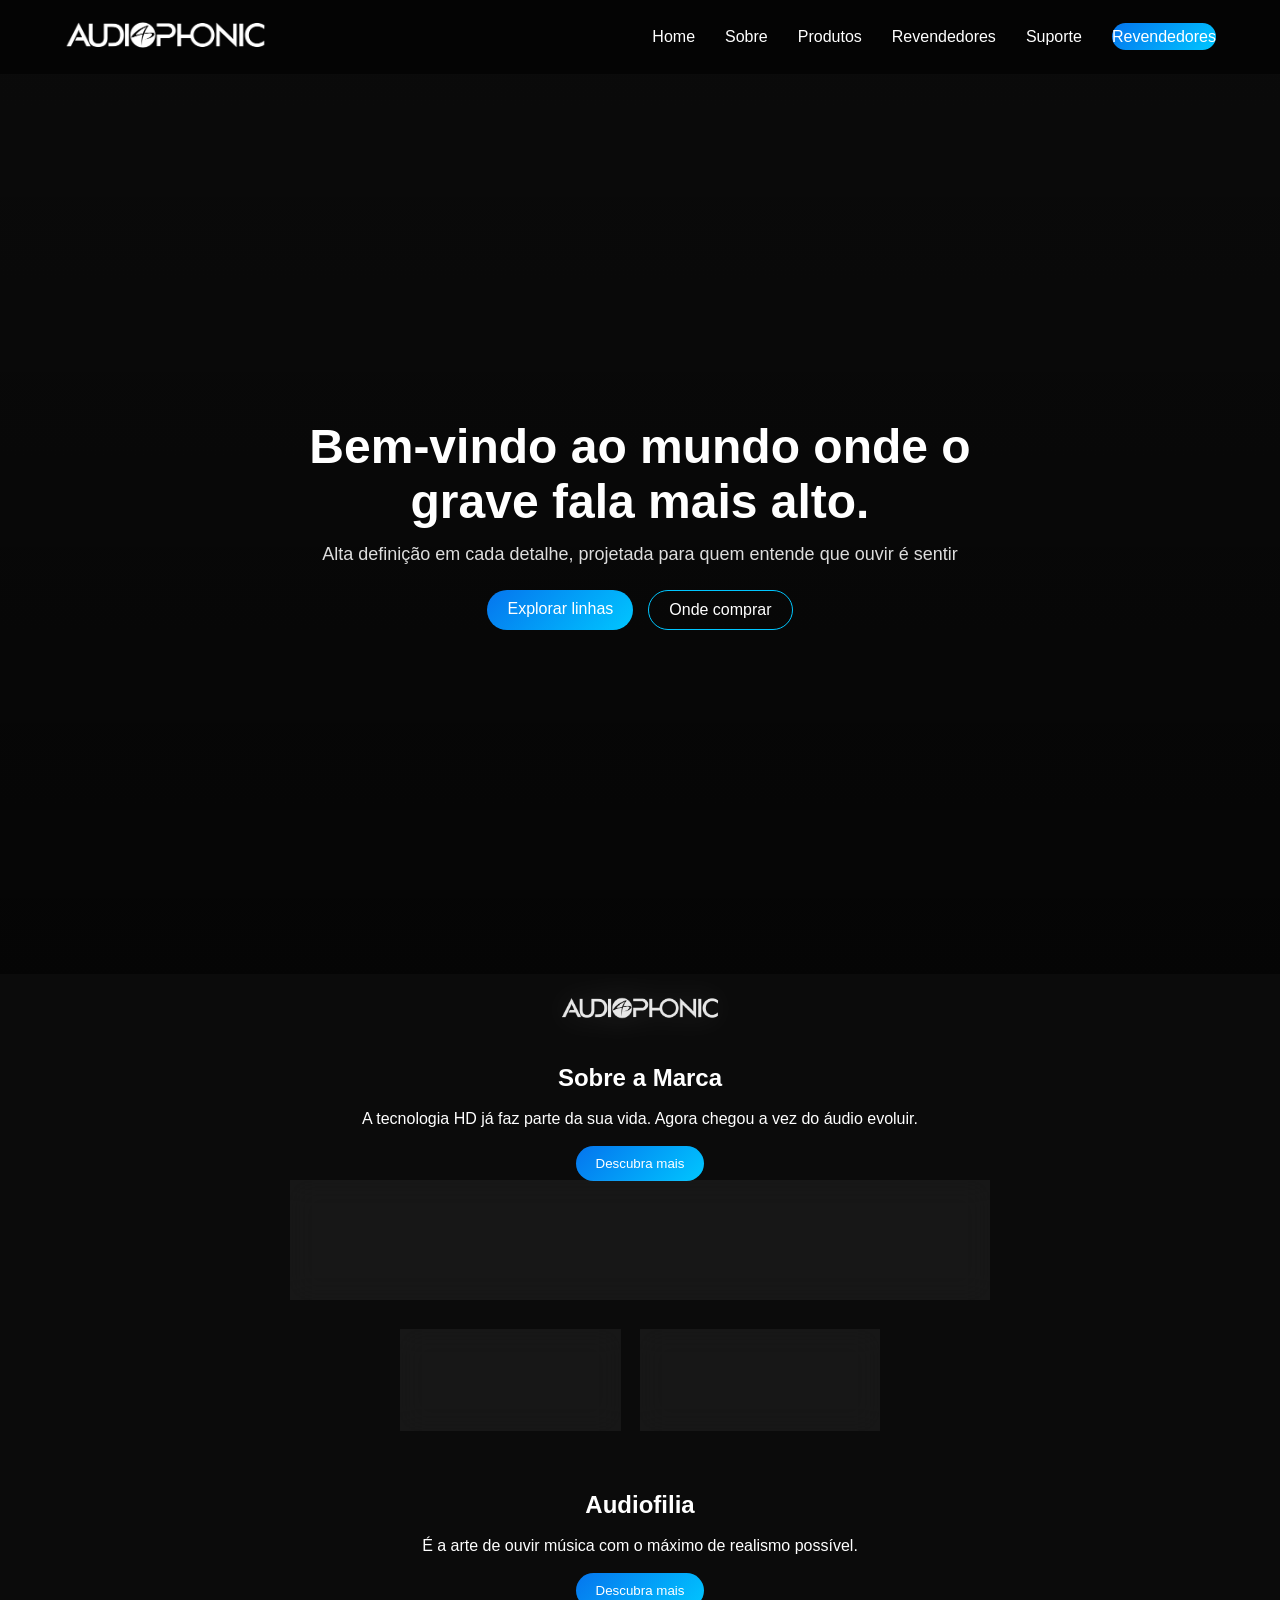
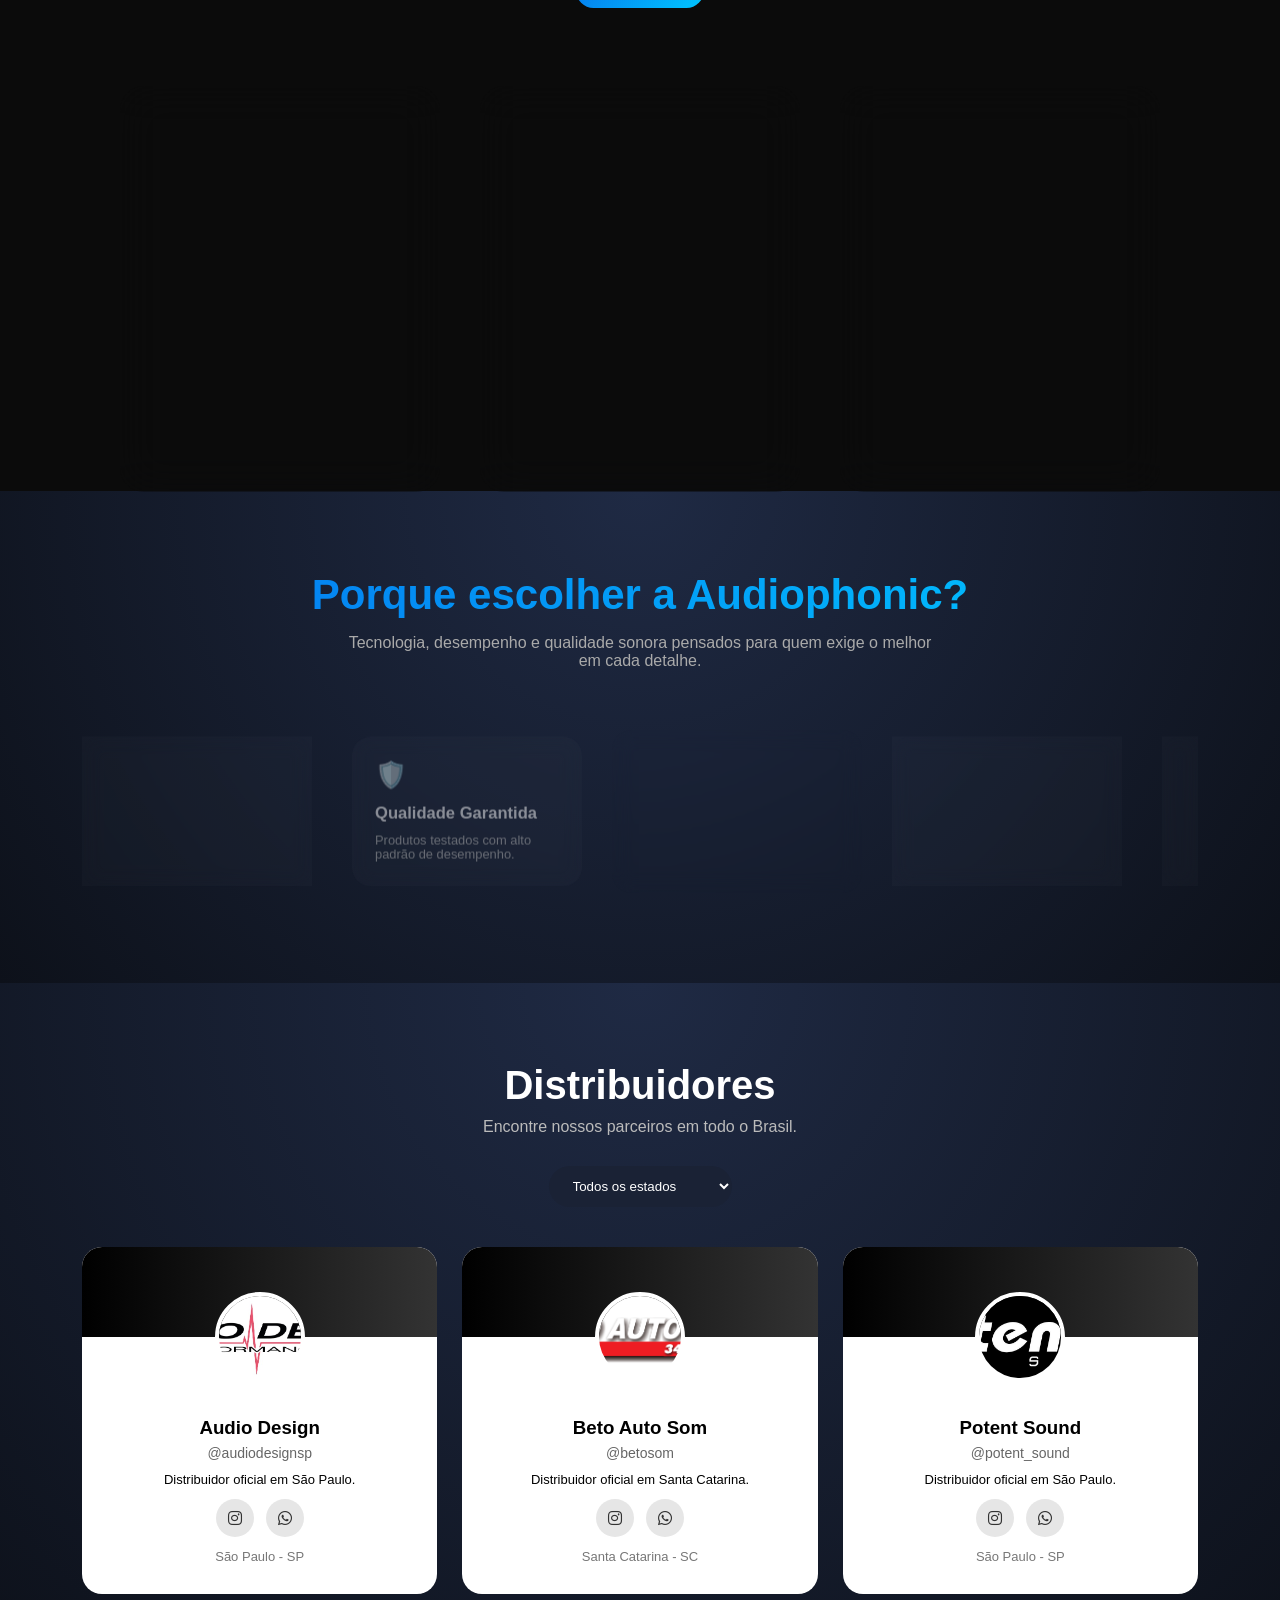
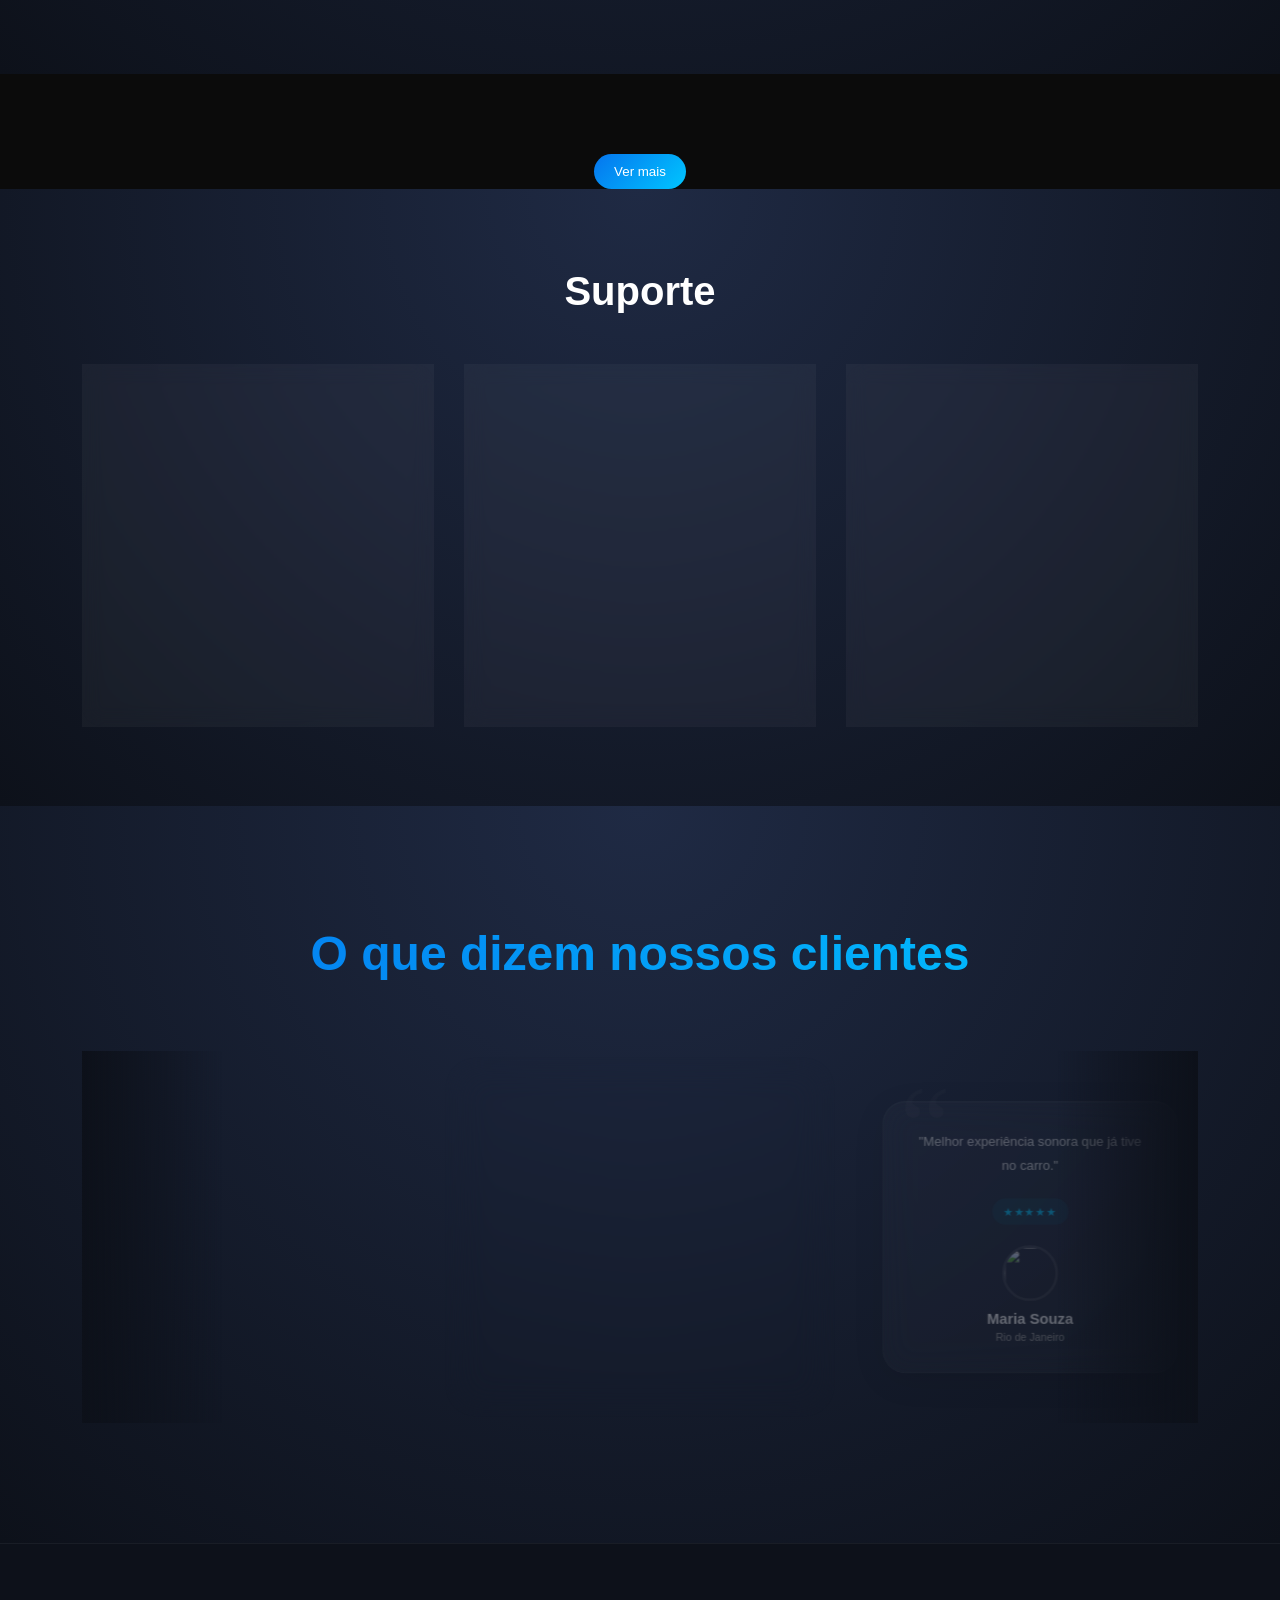
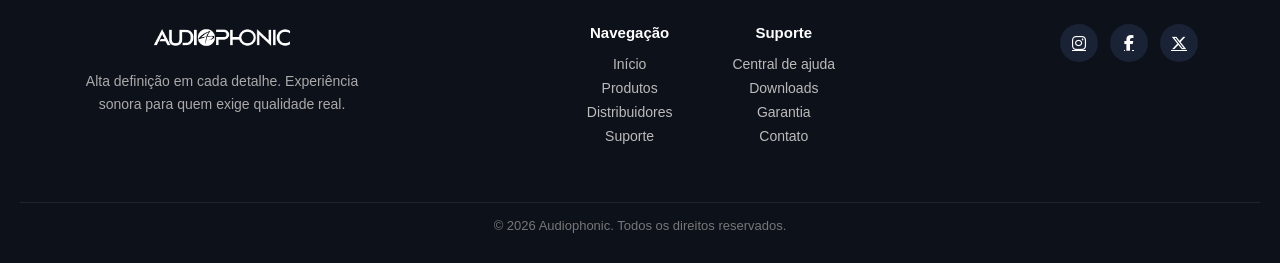
==== commit 5df83977: "Add files via upload" ====
--- a/index.html
+++ b/index.html
@@ -4,15 +4,52 @@
 <meta charset="UTF-8">
 <meta name="viewport" content="width=device-width, initial-scale=1.0">
 
-<title>Audiophonic Premium</title>
+<title> Audiophonic | Som Automotivo Premium e Alta Fidelidade </title>
 
 <!-- FAVICON -->
 <link rel="icon" href="assets/AudiophoniGarantia.png" type="image/png">
+<link rel="apple-touch-icon" href="assets/AudiophoniGarantia.png">
 
 <link rel="stylesheet" href="./style.css">
+
+<link rel="preconnect" href="https://fonts.googleapis.com">
+<link rel="preconnect" href="https://cdnjs.cloudflare.com">
 
 <!-- ICONS -->
 <link rel="stylesheet" href="https://cdnjs.cloudflare.com/ajax/libs/font-awesome/6.5.0/css/all.min.css">
+
+<!-- SEO BASE -->
+<meta name="description" content="Catálogo premium de som automotivo Audiophonic. Subwoofers, amplificadores e soluções de alta fidelidade com revendedores oficiais em todo o Brasil.">
+
+<meta name="keywords" content="som automotivo, audiophonic, subwoofer, amplificador, áudio automotivo premium, som hi-fi, caixa de som automotiva, revendedores audiophonic">
+
+<meta name="author" content="Audiophonic">
+
+<meta name="robots" content="index, follow">
+
+<meta name="theme-color" content="#0b0b0b">
+
+<meta name="format-detection" content="telephone=no">
+
+<!-- RESPONSIVO -->
+<meta name="viewport" content="width=device-width, initial-scale=1.0">
+
+<!-- OPEN GRAPH / FACEBOOK / WHATSAPP -->
+<meta property="og:title" content="Audiophonic Premium">
+<meta property="og:description" content="Alta definição sonora para quem exige performance real.">
+<meta property="og:image" content="https://andredev95.github.io/audiophonic2.0/assets/club.jpg.jpeg">
+<meta property="og:url" content="https://andredev95.github.io/audiophonic2.0/">
+<meta property="og:type" content="website">
+
+<!-- TWITTER -->
+<meta name="twitter:card" content="summary_large_image">
+<meta name="twitter:title" content="Audiophonic Premium">
+<meta name="twitter:description" content="Som automotivo premium com máxima definição e performance.">
+<meta name="twitter:image" content="https://andredev95.github.io/audiophonic2.0/assets/club.jpg.jpeg">
+
+<!-- CANONICAL -->
+<link rel="canonical" href="https://andredev95.github.io/audiophonic2.0/">
+
 </head>
 <body>
 
@@ -21,7 +58,7 @@
 
     <!-- LOGO -->
     <a href="#hero" class="logo">
-      <img src="assets/Audiophonic-LeterringA@4x (1) BRANCO.png" alt="Logo Audiophonic">
+      <img src="assets/Audiophonic-LeterringA@4x (1) BRANCO.png" alt="Logo Audiophonic"  loading="lazy">
     </a>
 
     <!-- BOTÃO MOBILE -->
@@ -35,8 +72,8 @@
     <ul class="menu" id="menu">
   <li><a href="#hero">Home</a></li>
   <li><a href="#sobre">Sobre</a></li>
-  <li><a href="#linhas">Linhas</a></li>
-  <li><a href="#distribuidores">Distribuidores</a></li>
+  <li><a href="#linhas">Produtos</a></li>
+  <li><a href="#distribuidores">Revendedores</a></li>
   <li><a href="#suporte">Suporte</a></li>
   
 
@@ -77,7 +114,7 @@
   <!-- IMAGEM NO TOPO -->
    <br>
   <div class="about-top-image">
-    <img src="assets/Audiophonic-LeterringA@4x (1) BRANCO.png" alt="Audiophonic">
+    <img src="assets/Audiophonic-LeterringA@4x (1) BRANCO.png" alt="Audiophonic"  loading="lazy">
   </div>
 
   <!-- BLOCO 1 -->
@@ -163,12 +200,15 @@
   <a 
     href="./catalogo.html?linha=club" 
     class="card-link"
-    target="_blank"
+    
   >
     <div class="card-pro">
 
       <div class="card-image">
-        <img src="assets/club.jpg.jpeg">
+        <img src="assets/club.jpg.jpeg"
+         alt="Linha Club Audiophonic som automotivo premium"
+         loading="lazy">
+        
       </div>
 
       <div class="card-content">
@@ -183,12 +223,14 @@
   <a 
     href="./catalogo.html?linha=need" 
     class="card-link"
-    target="_blank"
+    
   >
     <div class="card-pro">
 
       <div class="card-image">
-        <img src="assets/need.jpg.jpeg">
+        <img src="assets/need.jpg.jpeg"
+         alt="Linha Club Audiophonic som automotivo premium"
+         loading="lazy">
       </div>
 
       <div class="card-content">
@@ -203,12 +245,14 @@
   <a 
     href="./catalogo.html?linha=sensation" 
     class="card-link"
-    target="_blank"
+   
   >
     <div class="card-pro">
 
       <div class="card-image">
-        <img src="assets/sensation.jpg.jpeg">
+        <img src="assets/sensation.jpg.jpeg"
+         alt="Linha Club Audiophonic som automotivo premium"
+          loading="lazy">
       </div>
 
       <div class="card-content">
@@ -283,24 +327,51 @@
 
     <!-- FILTROS -->
     <div class="filters">
-      <select id="filterState">
-        <option value="">Todos os estados</option>
-        <option value="sp">São Paulo</option>
-        <option value="rj">Rio de Janeiro</option>
-        <option value="mg">Minas Gerais</option>
-      </select>
-    </div>
+  <select id="filterState">
+
+    <option value="">Todos os estados</option>
+
+    <option value="ac">Acre</option>
+    <option value="al">Alagoas</option>
+    <option value="ap">Amapá</option>
+    <option value="am">Amazonas</option>
+    <option value="ba">Bahia</option>
+    <option value="ce">Ceará</option>
+    <option value="df">Distrito Federal</option>
+    <option value="es">Espírito Santo</option>
+    <option value="go">Goiás</option>
+    <option value="ma">Maranhão</option>
+    <option value="mt">Mato Grosso</option>
+    <option value="ms">Mato Grosso do Sul</option>
+    <option value="mg">Minas Gerais</option>
+    <option value="pa">Pará</option>
+    <option value="pb">Paraíba</option>
+    <option value="pr">Paraná</option>
+    <option value="pe">Pernambuco</option>
+    <option value="pi">Piauí</option>
+    <option value="rj">Rio de Janeiro</option>
+    <option value="rn">Rio Grande do Norte</option>
+    <option value="rs">Rio Grande do Sul</option>
+    <option value="ro">Rondônia</option>
+    <option value="rr">Roraima</option>
+    <option value="sc">Santa Catarina</option>
+    <option value="sp">São Paulo</option>
+    <option value="se">Sergipe</option>
+    <option value="to">Tocantins</option>
+
+  </select>
+</div>
 
     <!-- GRID -->
     <div class="distributors-grid">
 
       <!-- AUDIO DESIGN -->
-      <div class="card-dist" data-state="sp" data-city="sao paulo">
+      <div class="card-dist" data-state="sp" data-city="sao paulo" data-region="oeste">
 
         <div class="banner"></div>
 
         <div class="profile">
-          <img src="assets/AUDIO DESIGN - 11 99952-3328 - SP.jpeg">
+          <img src="assets/AUDIO DESIGN - 11 99952-3328 - SP.jpeg"  loading="lazy">
         </div>
 
         <div class="content">
@@ -316,6 +387,7 @@
             <a 
               href="https://www.instagram.com/audiodesignsp/" 
               target="_blank"
+              rel="noopener noreferrer"
             >
               <i class="fab fa-instagram"></i>
             </a>
@@ -324,6 +396,7 @@
             <a 
               href="https://wa.me/5511999523328" 
               target="_blank"
+              rel="noopener noreferrer"
             >
               <i class="fab fa-whatsapp"></i>
             </a>
@@ -343,7 +416,7 @@
         <div class="banner"></div>
 
         <div class="profile">
-          <img src="assets/BETO - 48 9608-1280 - sc.png">
+          <img src="assets/BETO - 48 9608-1280 - sc.png"  loading="lazy">
         </div>
 
         <div class="content">
@@ -359,6 +432,7 @@
             <a 
               href="https://www.instagram.com/betosom/" 
               target="_blank"
+              rel="noopener noreferrer"
             >
               <i class="fab fa-instagram"></i>
             </a>
@@ -367,6 +441,7 @@
             <a 
               href="https://wa.me/554896081280" 
               target="_blank"
+              rel="noopener noreferrer"
             >
               <i class="fab fa-whatsapp"></i>
             </a>
@@ -386,7 +461,7 @@
         <div class="banner"></div>
 
         <div class="profile">
-          <img src="assets/POTENT SOUND - 11 995482822 - SP.jpg">
+          <img src="assets/POTENT SOUND - 11 995482822 - SP.jpg"  loading="lazy">
         </div>
 
         <div class="content">
@@ -402,6 +477,7 @@
             <a 
               href="https://www.instagram.com/potent_sound/" 
               target="_blank"
+              rel="noopener noreferrer"
             >
               <i class="fab fa-instagram"></i>
             </a>
@@ -410,6 +486,7 @@
             <a 
               href="https://wa.me/5511995482822" 
               target="_blank"
+              rel="noopener noreferrer"
             >
               <i class="fab fa-whatsapp"></i>
             </a>
@@ -429,7 +506,7 @@
         <div class="banner"></div>
 
         <div class="profile">
-          <img src="assets/POTENT SOUND - 11 995482822 - SP.jpg">
+          <img src="assets/POTENT SOUND - 11 995482822 - SP.jpg"  loading="lazy">
         </div>
 
         <div class="content">
@@ -444,6 +521,7 @@
             <a 
               href="https://www.instagram.com/potent_sound/" 
               target="_blank"
+              rel="noopener noreferrer"
             >
               <i class="fab fa-instagram"></i>
             </a>
@@ -505,7 +583,7 @@
 
       <!-- CARD 1 -->
       <div class="support-card">
-        <img src="assets/SUPORTE.png" alt="Suporte">
+        <img src="assets/SUPORTE.png" alt="Suporte"  loading="lazy">
 
         <div class="support-content">
           <h3>Suporte Técnico</h3>
@@ -528,7 +606,7 @@
 
       <!-- CARD 2 -->
       <div class="support-card">
-        <img src="assets/DOWNLOAD.png" alt="Downloads">
+        <img src="assets/DOWNLOAD.png" alt="Downloads"  loading="lazy">
 
         <div class="support-content">
           <h3>Downloads</h3>
@@ -551,7 +629,7 @@
 
       <!-- CARD 3 -->
       <div class="support-card">
-        <img src="assets/CONTATO.png" alt="Contato">
+        <img src="assets/CONTATO.png" alt="Contato"  loading="lazy">
 
         <div class="support-content">
           <h3>Contato</h3>
@@ -592,7 +670,7 @@
           <div class="stars">★★★★★</div>
 
           <div class="user">
-            <img src="assets/user1.jpg">
+            <img src="assets/user1.jpg"  loading="lazy">
             <h4>João Silva</h4>
             <span>São Paulo</span>
           </div>
@@ -604,7 +682,7 @@
           <div class="stars">★★★★★</div>
 
           <div class="user">
-            <img src="assets/user2.jpg">
+            <img src="assets/user2.jpg"  loading="lazy">
             <h4>Maria Souza</h4>
             <span>Rio de Janeiro</span>
           </div>
@@ -616,7 +694,7 @@
           <div class="stars">★★★★★</div>
 
           <div class="user">
-            <img src="assets/user3.jpg">
+            <img src="assets/user3.jpg"  loading="lazy">
             <h4>Carlos Lima</h4>
             <span>Belo Horizonte</span>
           </div>
@@ -628,7 +706,7 @@
           <div class="stars">★★★★★</div>
 
           <div class="user">
-            <img src="assets/user3.jpg">
+            <img src="assets/user3.jpg"  loading="lazy">
             <h4>Carlos Lima</h4>
             <span>Belo Horizonte</span>
           </div>
@@ -640,7 +718,7 @@
           <div class="stars">★★★★★</div>
 
           <div class="user">
-            <img src="assets/user3.jpg">
+            <img src="assets/user3.jpg"  loading="lazy">
             <h4>Carlos Lima</h4>
             <span>Belo Horizonte</span>
           </div>
@@ -652,7 +730,7 @@
           <div class="stars">★★★★★</div>
 
           <div class="user">
-            <img src="assets/user3.jpg">
+            <img src="assets/user3.jpg"  loading="lazy">
             <h4>Carlos Lima</h4>
             <span>Belo Horizonte</span>
           </div>
@@ -671,7 +749,7 @@
 
     <!-- LOGO + FRASE -->
     <div class="footer-brand">
-      <img src="assets/Audiophonic-LeterringA@4x (1) BRANCO.png" class="footer-logo">
+      <img src="assets/Audiophonic-LeterringA@4x (1) BRANCO.png" class="footer-logo"  loading="lazy">
 
       <p>
         Alta definição em cada detalhe. Experiência sonora para quem exige qualidade real.
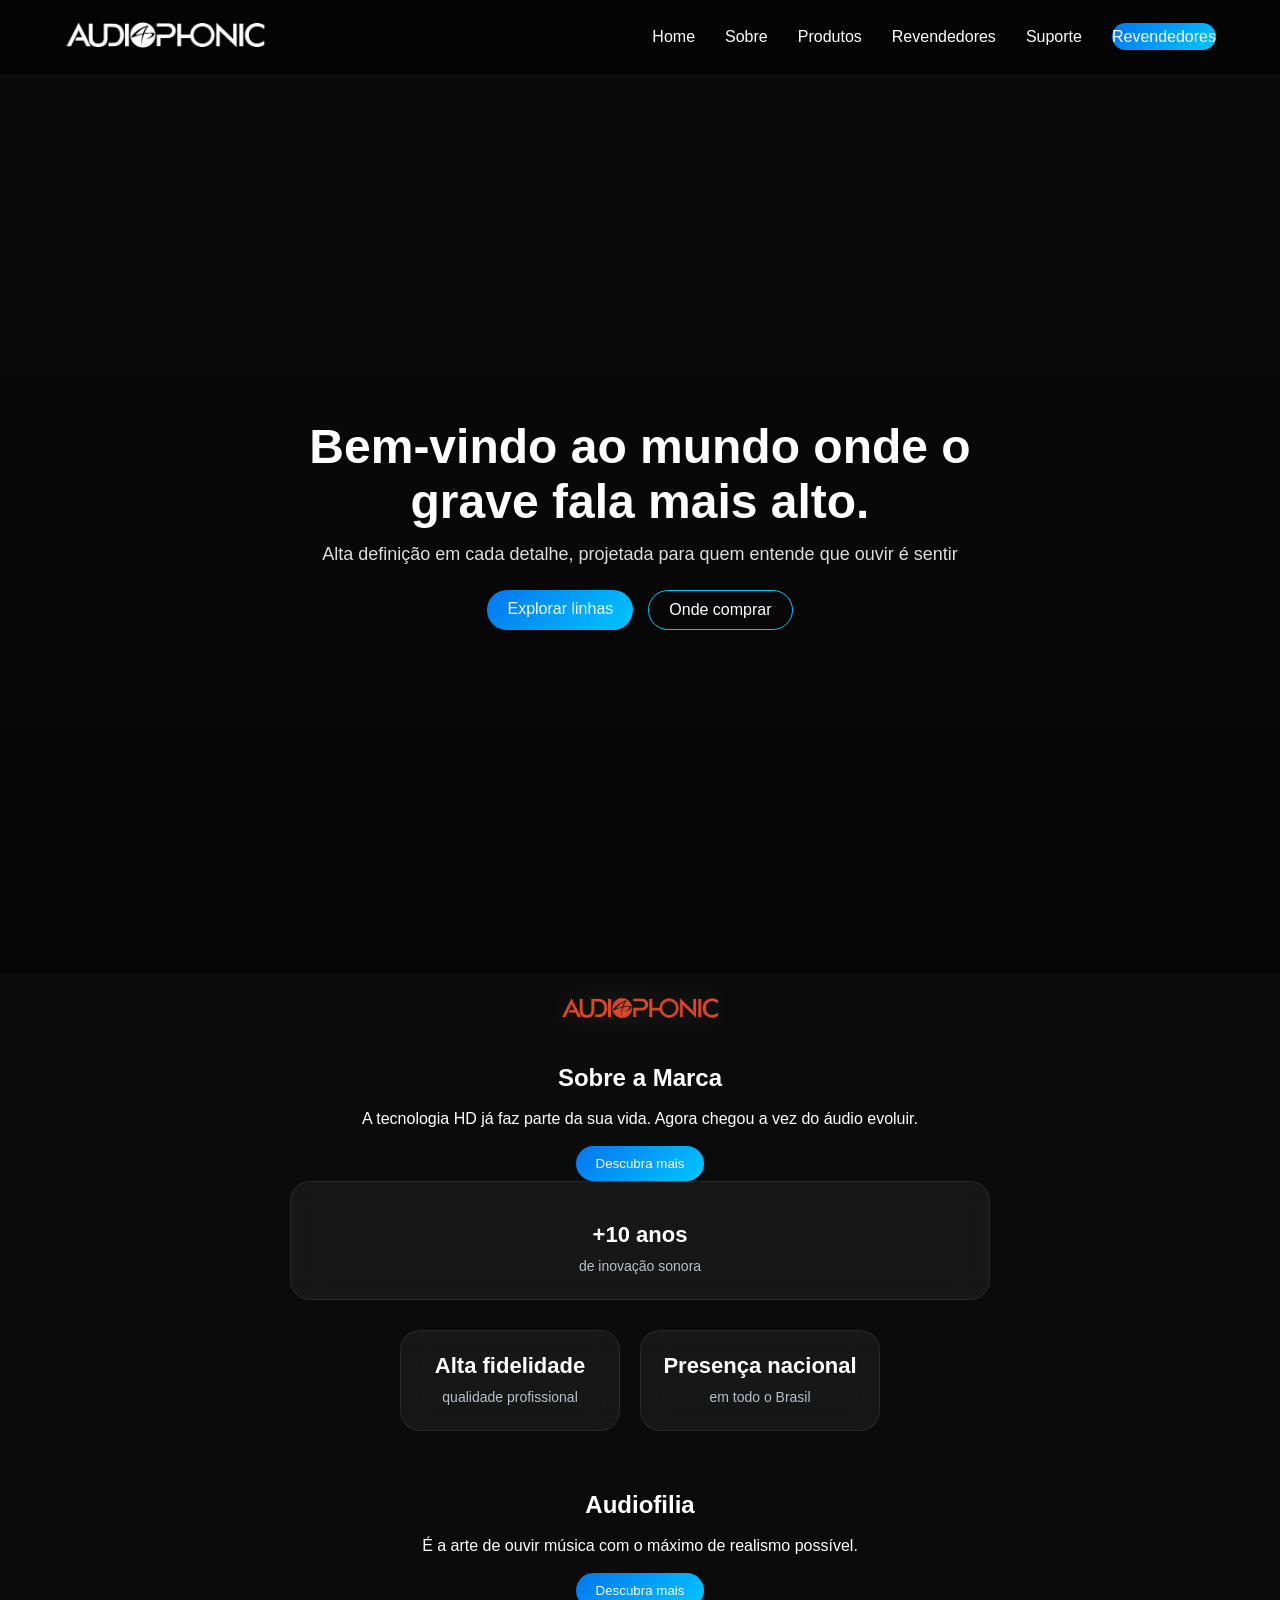
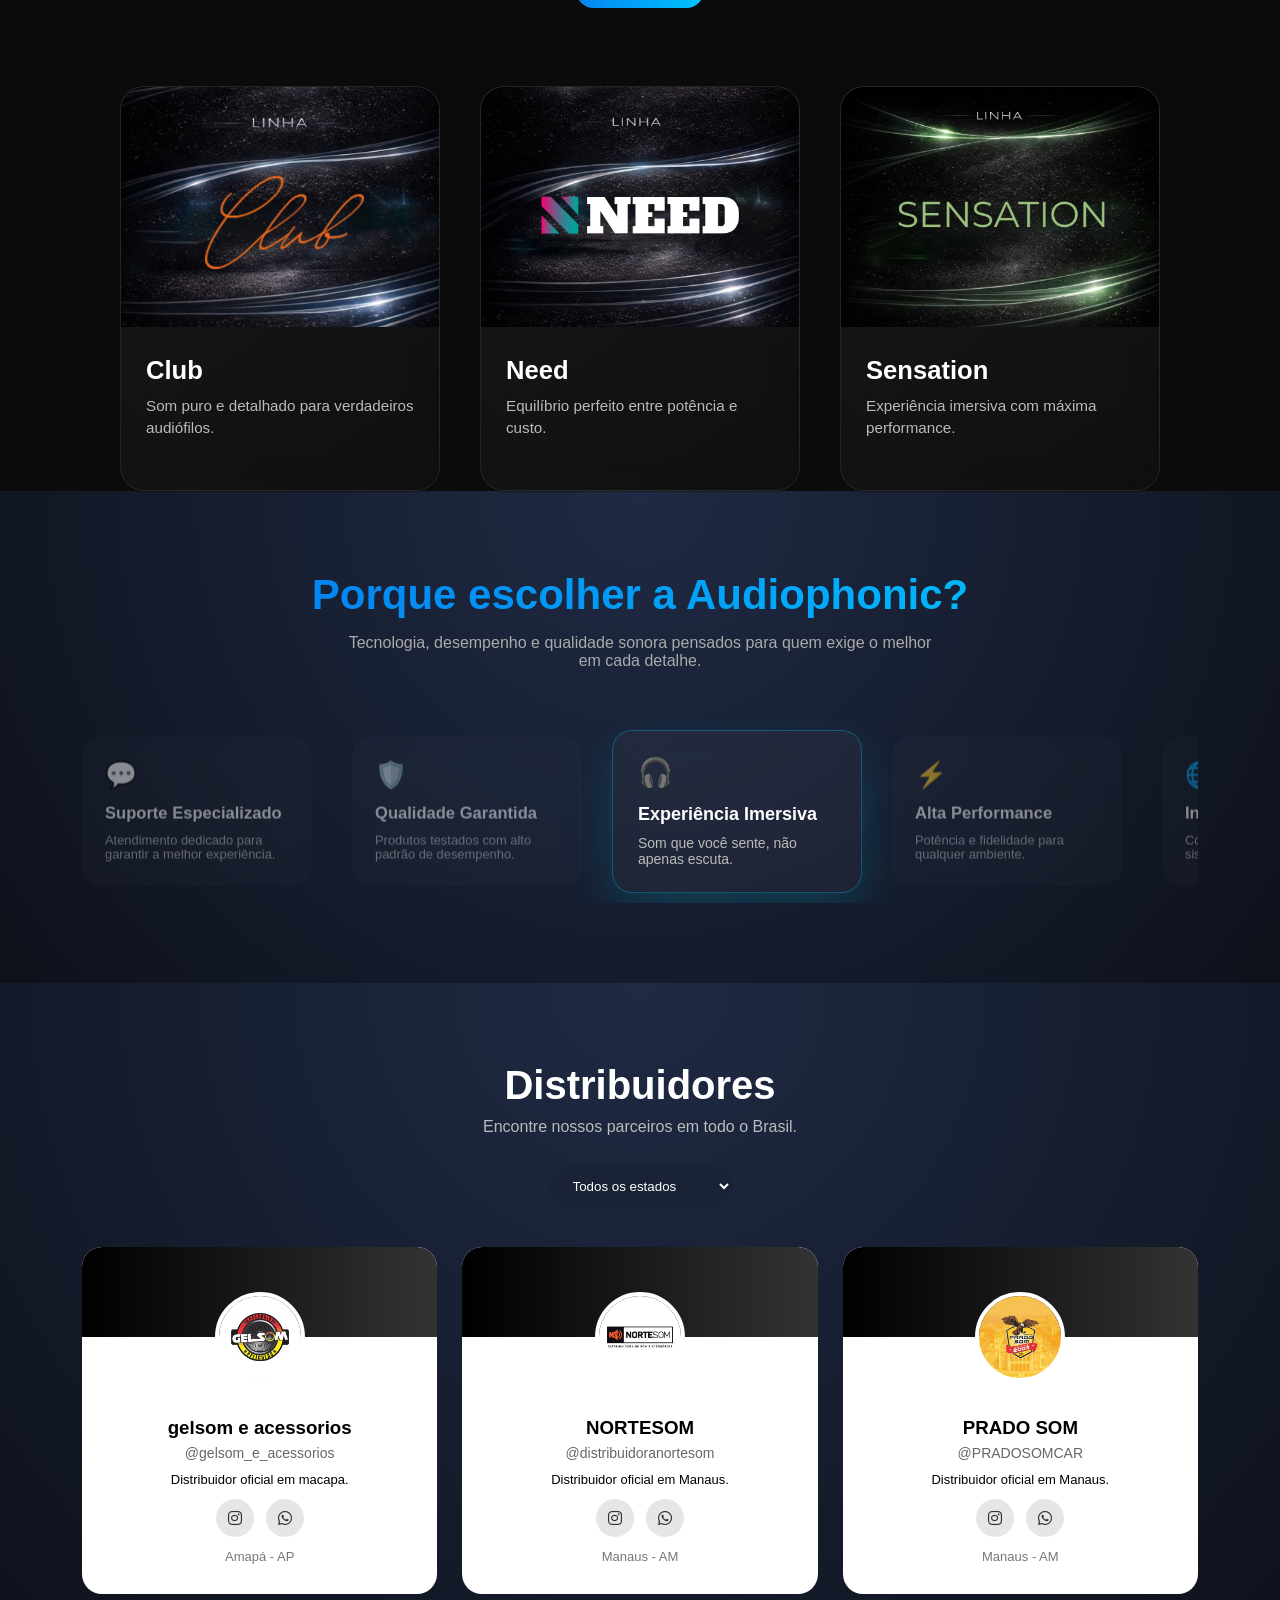
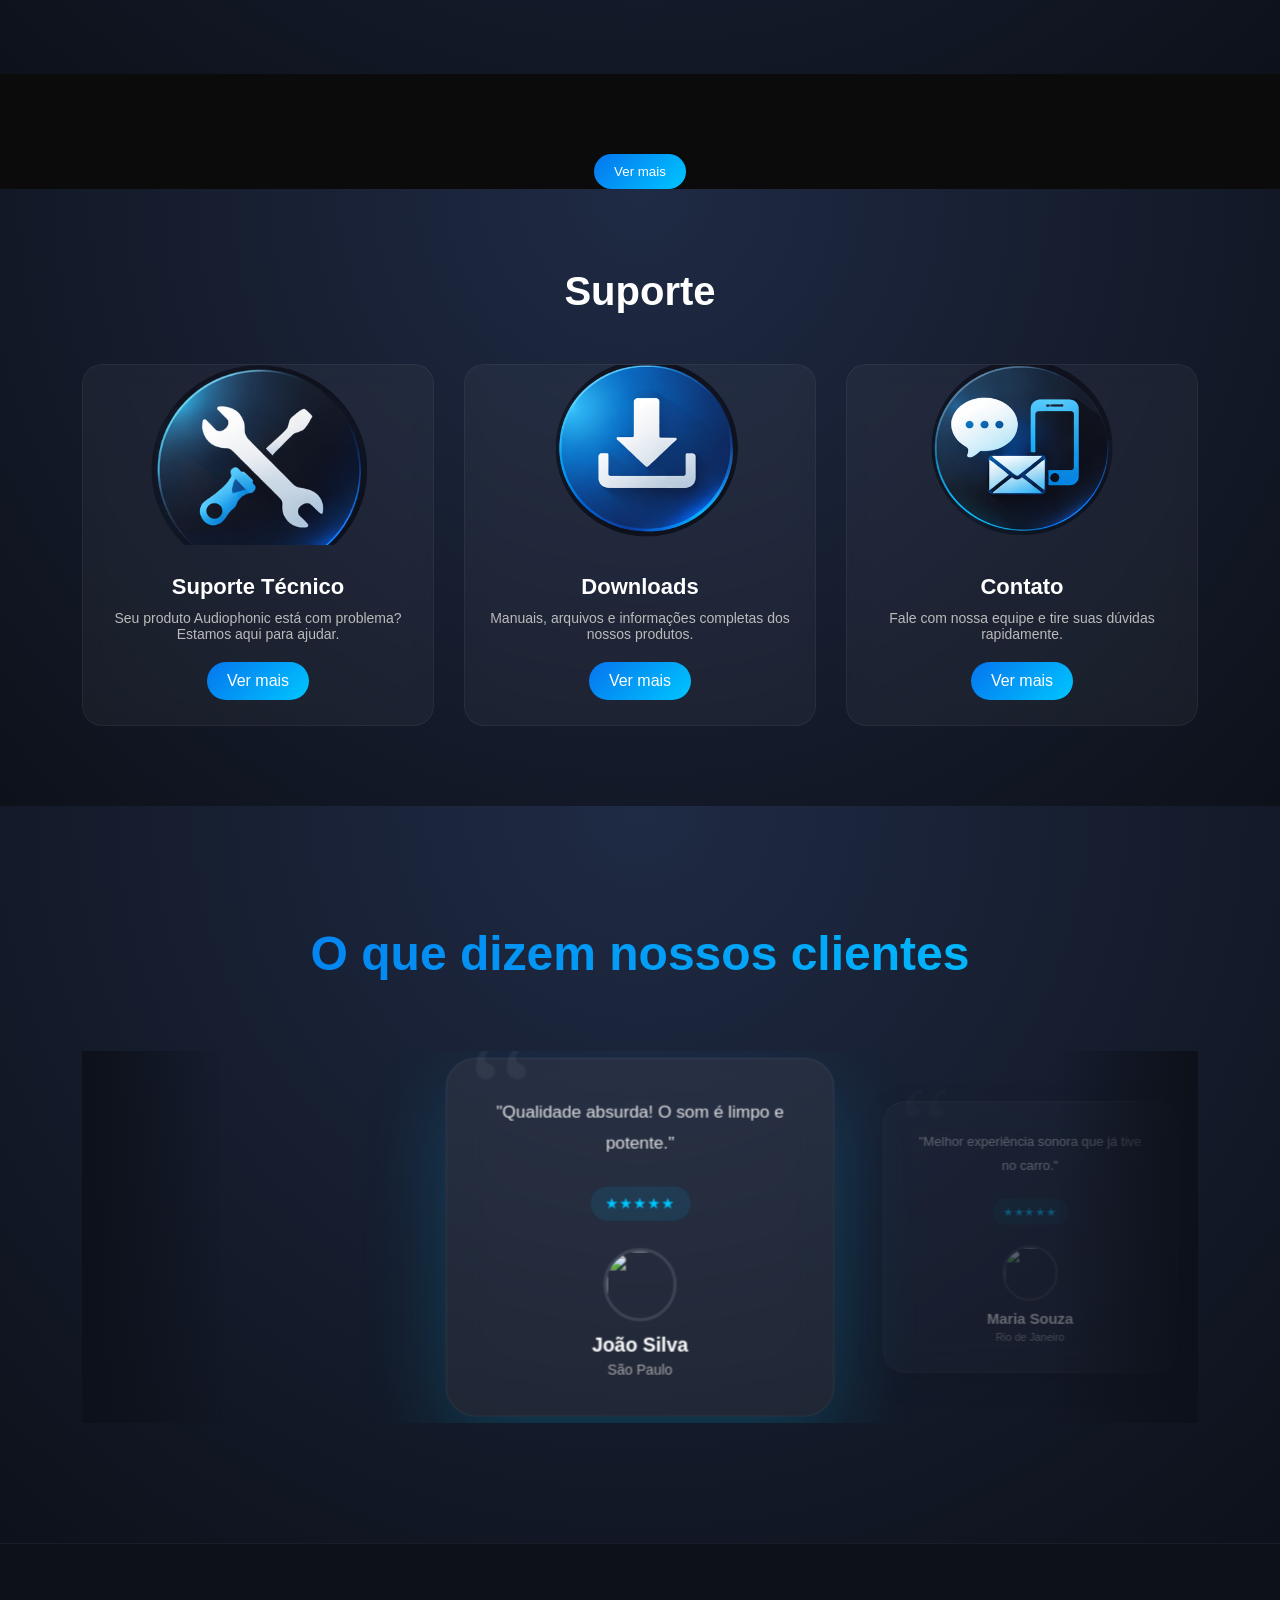
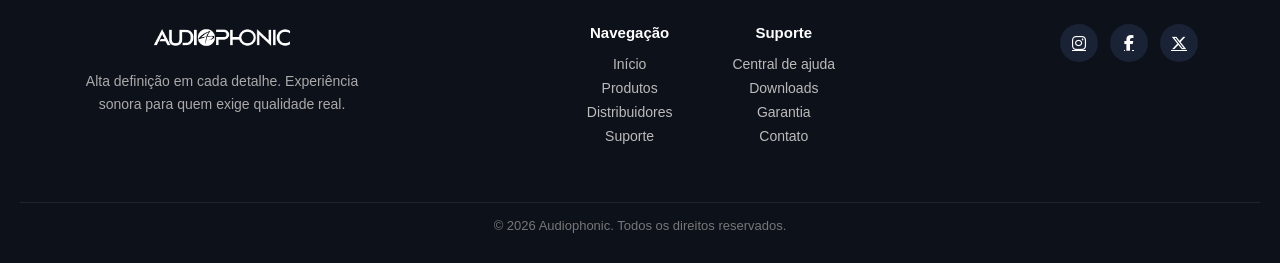
==== commit 4957ca32: "Add files via upload" ====
--- a/index.html
+++ b/index.html
@@ -7,8 +7,8 @@
 <title> Audiophonic | Som Automotivo Premium e Alta Fidelidade </title>
 
 <!-- FAVICON -->
-<link rel="icon" href="assets/AudiophoniGarantia.png" type="image/png">
-<link rel="apple-touch-icon" href="assets/AudiophoniGarantia.png">
+<link rel="icon" href="assets/faviconclub.png" type="image/png">
+<link rel="apple-touch-icon" href="assets/faviconsensation.png">
 
 <link rel="stylesheet" href="./style.css">
 
@@ -58,7 +58,7 @@
 
     <!-- LOGO -->
     <a href="#hero" class="logo">
-      <img src="assets/Audiophonic-LeterringA@4x (1) BRANCO.png" alt="Logo Audiophonic"  loading="lazy">
+      <img src="assets/logoancora.png" alt="Logo Audiophonic"  loading="lazy">
     </a>
 
     <!-- BOTÃO MOBILE -->
@@ -114,7 +114,7 @@
   <!-- IMAGEM NO TOPO -->
    <br>
   <div class="about-top-image">
-    <img src="assets/Audiophonic-LeterringA@4x (1) BRANCO.png" alt="Audiophonic"  loading="lazy">
+    <img src="assets/aboutlogo.png" alt="Audiophonic"  loading="lazy">
   </div>
 
   <!-- BLOCO 1 -->
@@ -365,46 +365,631 @@
     <!-- GRID -->
     <div class="distributors-grid">
 
-      <!-- AUDIO DESIGN -->
-      <div class="card-dist" data-state="sp" data-city="sao paulo" data-region="oeste">
-
-        <div class="banner"></div>
-
-        <div class="profile">
-          <img src="assets/AUDIO DESIGN - 11 99952-3328 - SP.jpeg"  loading="lazy">
-        </div>
-
-        <div class="content">
-          <h3>Audio Design</h3>
-
-          <span>@audiodesignsp</span>
-
-          <p>Distribuidor oficial em São Paulo.</p>
-
-          <div class="social">
-
-            <!-- INSTAGRAM -->
-            <a 
-              href="https://www.instagram.com/audiodesignsp/" 
-              target="_blank"
-              rel="noopener noreferrer"
-            >
-              <i class="fab fa-instagram"></i>
-            </a>
-
-            <!-- WHATSAPP -->
-            <a 
-              href="https://wa.me/5511999523328" 
-              target="_blank"
-              rel="noopener noreferrer"
-            >
-              <i class="fab fa-whatsapp"></i>
-            </a>
-
-          </div>
-
-          <div class="location">
-            São Paulo - SP
+      <!-- GELSOM  -->
+      <div class="card-dist" data-state="ap" data-city="macapa" data-region="norte">
+
+        <div class="banner"></div>
+
+        <div class="profile">
+          <img src="assets/GELSOM -  96 8124-2825 - MACAPA - @gelsom_e_acessorios.jpg"  loading="lazy">
+        </div>
+
+        <div class="content">
+          <h3>gelsom e acessorios</h3>
+
+          <span>@gelsom_e_acessorios</span>
+
+          <p>Distribuidor oficial em macapa.</p>
+
+          <div class="social">
+
+            <!-- INSTAGRAM -->
+            <a 
+              href="https://www.instagram.com/gelsom_e_acessorios/" 
+              target="_blank"
+              rel="noopener noreferrer"
+            >
+              <i class="fab fa-instagram"></i>
+            </a>
+
+            <!-- WHATSAPP -->
+            <a 
+              href="https://wa.me/9681242825" 
+              target="_blank"
+              rel="noopener noreferrer"
+            >
+              <i class="fab fa-whatsapp"></i>
+            </a>
+
+          </div>
+
+          <div class="location">
+            Amapá - AP
+          </div>
+
+        </div>
+      </div>
+
+      <!-- NORTESOM  -->
+      <div class="card-dist" data-state="am" data-city="manaus">
+
+        <div class="banner"></div>
+
+        <div class="profile">
+          <img src="assets/NORTESOM - MANAUS- (92) 3302-3625 -@distribuidoranortesom.jpg"  loading="lazy">
+        </div>
+
+        <div class="content">
+          <h3>NORTESOM </h3>
+
+          <span>@distribuidoranortesom</span>
+
+          <p>Distribuidor oficial em Manaus.</p>
+
+          <div class="social">
+
+            <!-- INSTAGRAM -->
+            <a 
+              href="https://www.instagram.com/distribuidoranortesom/" 
+              target="_blank"
+              rel="noopener noreferrer"
+            >
+              <i class="fab fa-instagram"></i>
+            </a>
+
+            <!-- WHATSAPP -->
+            <a 
+              href="https://wa.me/9233023625" 
+              target="_blank"
+              rel="noopener noreferrer"
+            >
+              <i class="fab fa-whatsapp"></i>
+            </a>
+
+          </div>
+
+          <div class="location">
+            Manaus - AM
+          </div>
+
+        </div>
+      </div>
+
+      <!-- PRADO SOM  -->
+      <div class="card-dist" data-state="am" data-city="manaus">
+
+        <div class="banner"></div>
+
+        <div class="profile">
+          <img src="assets/PRADO SOM - MANAUS -  (92) 98842-2795 - @PRADOSOMCAR.jpg"  loading="lazy">
+        </div>
+
+        <div class="content">
+          <h3>PRADO SOM </h3>
+
+          <span>@PRADOSOMCAR</span>
+
+          <p>Distribuidor oficial em Manaus.</p>
+
+          <div class="social">
+
+            <!-- INSTAGRAM -->
+            <a 
+              href="https://www.instagram.com/pradosomcar/" 
+              target="_blank"
+              rel="noopener noreferrer"
+            >
+              <i class="fab fa-instagram"></i>
+            </a>
+
+            <!-- WHATSAPP -->
+            <a 
+              href="https://wa.me/92988422795" 
+              target="_blank"
+              rel="noopener noreferrer"
+            >
+              <i class="fab fa-whatsapp"></i>
+            </a>
+
+          </div>
+
+          <div class="location">
+            Manaus - AM
+          </div>
+
+        </div>
+      </div>
+
+       <!-- SERVITECH  -->
+      <div class="card-dist" data-state="am" data-city="amazonas">
+
+        <div class="banner"></div>
+
+        <div class="profile">
+          <img src="assets/SERVITECH - MANAUS-(92) 3633-1354.jpg"  loading="lazy">
+        </div>
+
+        <div class="content">
+          <h3>SERVITECH </h3>
+
+          <span>@betosom</span>
+
+          <p>Distribuidor oficial em Santa Catarina.</p>
+
+          <div class="social">
+
+            <!-- INSTAGRAM -->
+            <a 
+              href="https://www.instagram.com/servitechmanaus/" 
+              target="_blank"
+              rel="noopener noreferrer"
+            >
+              <i class="fab fa-instagram"></i>
+            </a>
+
+            <!-- WHATSAPP -->
+            <a 
+              href="https://wa.me/9236331354" 
+              target="_blank"
+              rel="noopener noreferrer"
+            >
+              <i class="fab fa-whatsapp"></i>
+            </a>
+
+          </div>
+
+          <div class="location">
+           Manaus - AM
+          </div>
+
+        </div>
+      </div>
+
+       <!-- GUERRA DISTRIBUIDORA -->
+      <div class="card-dist" data-state="df" data-city="brasilia">
+
+        <div class="banner"></div>
+
+        <div class="profile">
+          <img src="assets/GUERRA DISTRIBUIDORA -BRASILIA - (61) 3044-6018 - @guerra.distribuidora.jpg"  loading="lazy">
+        </div>
+
+        <div class="content">
+          <h3>GUERRA DISTRIBUIDORA</h3>
+
+          <span>@guerra.distribuidora</span>
+
+          <p>Distribuidor oficial em Brasília.</p>
+
+          <div class="social">
+
+            <!-- INSTAGRAM -->
+            <a 
+              href="https://www.instagram.com/guerra.distribuidora/" 
+              target="_blank"
+              rel="noopener noreferrer"
+            >
+              <i class="fab fa-instagram"></i>
+            </a>
+
+            <!-- WHATSAPP -->
+            <a 
+              href="https://wa.me/6130446018" 
+              target="_blank"
+              rel="noopener noreferrer"
+            >
+              <i class="fab fa-whatsapp"></i>
+            </a>
+
+          </div>
+
+          <div class="location">
+            Brasília - DF
+          </div>
+
+        </div>
+      </div>
+
+      <!-- PANKADÃO  -->
+      <div class="card-dist" data-state="df" data-city="brasilia">
+
+        <div class="banner"></div>
+
+        <div class="profile">
+          <img src="assets/PANKADÃO - 61998184859 - brasilia- pankadao_atacadista.jpg"  loading="lazy">
+        </div>
+
+        <div class="content">
+          <h3>PANKADÃO </h3>
+
+          <span>@pankadao_atacadista</span>
+
+          <p>Distribuidor oficial em Brasília.</p>
+
+          <div class="social">
+
+            <!-- INSTAGRAM -->
+            <a 
+              href="https://www.instagram.com/pankadao_atacadista/" 
+              target="_blank"
+              rel="noopener noreferrer"
+            >
+              <i class="fab fa-instagram"></i>
+            </a>
+
+            <!-- WHATSAPP -->
+            <a 
+              href="https://wa.me/61998184859" 
+              target="_blank"
+              rel="noopener noreferrer"
+            >
+              <i class="fab fa-whatsapp"></i>
+            </a>
+
+          </div>
+
+          <div class="location">
+            Brasília - DF
+          </div>
+
+        </div>
+      </div>
+
+      <!-- R PARTS  -->
+      <div class="card-dist" data-state="df" data-city="brasilia">
+
+        <div class="banner"></div>
+
+        <div class="profile">
+          <img src="assets/R PARTS - 61 9872-4753 - brasilia - rpartsautomotive.jpg"  loading="lazy">
+        </div>
+
+        <div class="content">
+          <h3>R PARTS </h3>
+
+          <span>@rpartsautomotive</span>
+
+          <p>Distribuidor oficial em Brasília.</p>
+
+          <div class="social">
+
+            <!-- INSTAGRAM -->
+            <a 
+              href="https://www.instagram.com/rpartsautomotive/" 
+              target="_blank"
+              rel="noopener noreferrer"
+            >
+              <i class="fab fa-instagram"></i>
+            </a>
+
+            <!-- WHATSAPP -->
+            <a 
+              href="https://wa.me/6198724753 " 
+              target="_blank"
+              rel="noopener noreferrer"
+            >
+              <i class="fab fa-whatsapp"></i>
+            </a>
+
+          </div>
+
+          <div class="location">
+            Brasília - DF
+          </div>
+
+        </div>
+      </div>
+
+      <!-- BETO AUTO SOM -->
+      <div class="card-dist" data-state="es" data-city="espirito santo">
+
+        <div class="banner"></div>
+
+        <div class="profile">
+          <img src="assets/ATACADO GONÇALVES - colatina - (27) 3711-5243 - @atacadogoncalves.jpg"  loading="lazy">
+        </div>
+
+        <div class="content">
+          <h3>ATACADO GONÇALVES </h3>
+
+          <span>@atacadogoncalves</span>
+
+          <p>Distribuidor oficial em Espirito santo.</p>
+
+          <div class="social">
+
+            <!-- INSTAGRAM -->
+            <a 
+              href="https://www.instagram.com/atacadogoncalves/" 
+              target="_blank"
+              rel="noopener noreferrer"
+            >
+              <i class="fab fa-instagram"></i>
+            </a>
+
+            <!-- WHATSAPP -->
+            <a 
+              href="https://wa.me/2737115243" 
+              target="_blank"
+              rel="noopener noreferrer"
+            >
+              <i class="fab fa-whatsapp"></i>
+            </a>
+
+          </div>
+
+          <div class="location">
+            Santa Catarina - SC
+          </div>
+
+        </div>
+      </div>
+
+      <!-- PAZINI -->
+      <div class="card-dist" data-state="go" data-city="goiania">
+
+        <div class="banner"></div>
+
+        <div class="profile">
+          <img src="assets/PAZINI -  62 9257-7895 - GOIANIA - pazini acessorios_oficial.jpg"  loading="lazy">
+        </div>
+
+        <div class="content">
+          <h3>PAZINI</h3>
+
+          <span>@paziniacessorios_oficial</span>
+
+          <p>Distribuidor oficial em Goiania.</p>
+
+          <div class="social">
+
+            <!-- INSTAGRAM -->
+            <a 
+              href="https://www.instagram.com/paziniacessorios_oficial/" 
+              target="_blank"
+              rel="noopener noreferrer"
+            >
+              <i class="fab fa-instagram"></i>
+            </a>
+
+            <!-- WHATSAPP -->
+            <a 
+              href="https://wa.me/6292577895" 
+              target="_blank"
+              rel="noopener noreferrer"
+            >
+              <i class="fab fa-whatsapp"></i>
+            </a>
+
+          </div>
+
+          <div class="location">
+            Goiania - GO
+          </div>
+
+        </div>
+      </div>
+
+      <!-- AKUSTYC SOM -->
+      <div class="card-dist" data-state="mt" data-city="mato grosso">
+
+        <div class="banner"></div>
+
+        <div class="profile">
+          <img src="assets/AKUSTYC SOM - CUIABÁ - (65) 3634-4108 -@akustyc.cba.jpg"  loading="lazy">
+        </div>
+
+        <div class="content">
+          <h3>AKUSTYC SOM</h3>
+
+          <span>@akustyc.cba</span>
+
+          <p>Distribuidor oficial em Cuiabá.</p>
+
+          <div class="social">
+
+            <!-- INSTAGRAM -->
+            <a 
+              href="https://www.instagram.com/akustyc.cba/" 
+              target="_blank"
+              rel="noopener noreferrer"
+            >
+              <i class="fab fa-instagram"></i>
+            </a>
+
+            <!-- WHATSAPP -->
+            <a 
+              href="https://wa.me/6536344108" 
+              target="_blank"
+              rel="noopener noreferrer"
+            >
+              <i class="fab fa-whatsapp"></i>
+            </a>
+
+          </div>
+
+          <div class="location">
+            Cuiabá - MT 
+          </div>
+
+        </div>
+      </div>
+
+      <!-- BERNARDI FILMS -->
+      <div class="card-dist" data-state="sc" data-city="santa catarina">
+
+        <div class="banner"></div>
+
+        <div class="profile">
+          <img src="assets/BERNARDI FILMS - SINOP -(66) 3532-1608 - @bernardi_distribuidora.jpg"  loading="lazy">
+        </div>
+
+        <div class="content">
+          <h3>BERNARDI FILMS</h3>
+
+          <span>@bernardi_distribuidora</span>
+
+          <p>Distribuidor oficial em Santa Catarina.</p>
+
+          <div class="social">
+
+            <!-- INSTAGRAM -->
+            <a 
+              href="https://www.instagram.com/bernardi_distribuidora/" 
+              target="_blank"
+              rel="noopener noreferrer"
+            >
+              <i class="fab fa-instagram"></i>
+            </a>
+
+            <!-- WHATSAPP -->
+            <a 
+              href="https://wa.me/6635321608" 
+              target="_blank"
+              rel="noopener noreferrer"
+            >
+              <i class="fab fa-whatsapp"></i>
+            </a>
+
+          </div>
+
+          <div class="location">
+            Sinop - MT
+          </div>
+
+        </div>
+      </div>
+
+      <!-- FORTALEZA DISTRIBUIDORES -->
+      <div class="card-dist" data-state="mt" data-city="cuiaba">
+
+        <div class="banner"></div>
+
+        <div class="profile">
+          <img src="assets/FORTALEZA DISTRIBUIDORES- CUIABA - (65) 2136-7466 -@fortaleza_distribuidora.jpg"  loading="lazy">
+        </div>
+
+        <div class="content">
+          <h3>FORTALEZA DISTRIBUIDORES</h3>
+
+          <span>@fortaleza_distribuidora</span>
+
+          <p>Distribuidor oficial em Mato Grosso.</p>
+
+          <div class="social">
+
+            <!-- INSTAGRAM -->
+            <a 
+              href="https://www.instagram.com/fortaleza_distribuidora/" 
+              target="_blank"
+              rel="noopener noreferrer"
+            >
+              <i class="fab fa-instagram"></i>
+            </a>
+
+            <!-- WHATSAPP -->
+            <a 
+              href="https://wa.me/6521367466" 
+              target="_blank"
+              rel="noopener noreferrer"
+            >
+              <i class="fab fa-whatsapp"></i>
+            </a>
+
+          </div>
+
+          <div class="location">
+            Cuiaba - MT
+          </div>
+
+        </div>
+      </div>
+
+      <!-- FALANTES $ CIA  -->
+      <div class="card-dist" data-state="ms" data-city="mato grosso do sul">
+
+        <div class="banner"></div>
+
+        <div class="profile">
+          <img src="assets/FALANTES $ CIA - CAMPO GRANDE -(67) 98124-3994 -@FALANTESECIA.jpg"  loading="lazy">
+        </div>
+
+        <div class="content">
+          <h3>FALANTES $ CIA </h3>
+
+          <span>@FALANTESECIA</span>
+
+          <p>Distribuidor oficial em Mato Grosso do Sul.</p>
+
+          <div class="social">
+
+            <!-- INSTAGRAM -->
+            <a 
+              href="https://www.instagram.com/falantesecia/" 
+              target="_blank"
+              rel="noopener noreferrer"
+            >
+              <i class="fab fa-instagram"></i>
+            </a>
+
+            <!-- WHATSAPP -->
+            <a 
+              href="https://wa.me/67981243994" 
+              target="_blank"
+              rel="noopener noreferrer"
+            >
+              <i class="fab fa-whatsapp"></i>
+            </a>
+
+          </div>
+
+          <div class="location">
+            Campo Grande - MS
+          </div>
+
+        </div>
+      </div>
+
+      <!-- BETO AUTO SOM -->
+      <div class="card-dist" data-state="ms" data-city="campo grande">
+
+        <div class="banner"></div>
+
+        <div class="profile">
+          <img src="assets/ms som distribuidora - campo grande -(67) 99107-0119 - mssomdistribuidora.jpg"  loading="lazy">
+        </div>
+
+        <div class="content">
+          <h3>ms som distribuidora</h3>
+
+          <span>@mssomdistribuidora</span>
+
+          <p>Distribuidor oficial em Mato Grosso do Sul.</p>
+
+          <div class="social">
+
+            <!-- INSTAGRAM -->
+            <a 
+              href="https://www.instagram.com/mssomdistribuidora/" 
+              target="_blank"
+              rel="noopener noreferrer"
+            >
+              <i class="fab fa-instagram"></i>
+            </a>
+
+            <!-- WHATSAPP -->
+            <a 
+              href="https://wa.me/67991070119" 
+              target="_blank"
+              rel="noopener noreferrer"
+            >
+              <i class="fab fa-whatsapp"></i>
+            </a>
+
+          </div>
+
+          <div class="location">
+            Mato Grosso do Sul - MS
           </div>
 
         </div>
@@ -455,93 +1040,7 @@
         </div>
       </div>
 
-      <!-- POTENT SOUND -->
-      <div class="card-dist" data-state="sp" data-city="sao paulo">
-
-        <div class="banner"></div>
-
-        <div class="profile">
-          <img src="assets/POTENT SOUND - 11 995482822 - SP.jpg"  loading="lazy">
-        </div>
-
-        <div class="content">
-          <h3>Potent Sound</h3>
-
-          <span>@potent_sound</span>
-
-          <p>Distribuidor oficial em São Paulo.</p>
-
-          <div class="social">
-
-            <!-- INSTAGRAM -->
-            <a 
-              href="https://www.instagram.com/potent_sound/" 
-              target="_blank"
-              rel="noopener noreferrer"
-            >
-              <i class="fab fa-instagram"></i>
-            </a>
-
-            <!-- WHATSAPP -->
-            <a 
-              href="https://wa.me/5511995482822" 
-              target="_blank"
-              rel="noopener noreferrer"
-            >
-              <i class="fab fa-whatsapp"></i>
-            </a>
-
-          </div>
-
-          <div class="location">
-            São Paulo - SP
-          </div>
-
-        </div>
-      </div>
-
-      <!-- DUPLICA ESTE CARD -->
-      <div class="card-dist" data-state="sp" data-city="sao paulo">
-
-        <div class="banner"></div>
-
-        <div class="profile">
-          <img src="assets/POTENT SOUND - 11 995482822 - SP.jpg"  loading="lazy">
-        </div>
-
-        <div class="content">
-          <h3>Potent Sound</h3>
-
-          <span>@potent_sound</span>
-
-          <p>Distribuidor oficial em São Paulo.</p>
-
-          <div class="social">
-
-            <a 
-              href="https://www.instagram.com/potent_sound/" 
-              target="_blank"
-              rel="noopener noreferrer"
-            >
-              <i class="fab fa-instagram"></i>
-            </a>
-
-            <a 
-              href="https://wa.me/5511995482822" 
-              target="_blank"
-            >
-              <i class="fab fa-whatsapp"></i>
-            </a>
-
-          </div>
-
-          <div class="location">
-            São Paulo - SP
-          </div>
-
-        </div>
-      </div>
-
+     <!-- novo card acima -->
     </div>
 
     <!-- BOTÃO -->
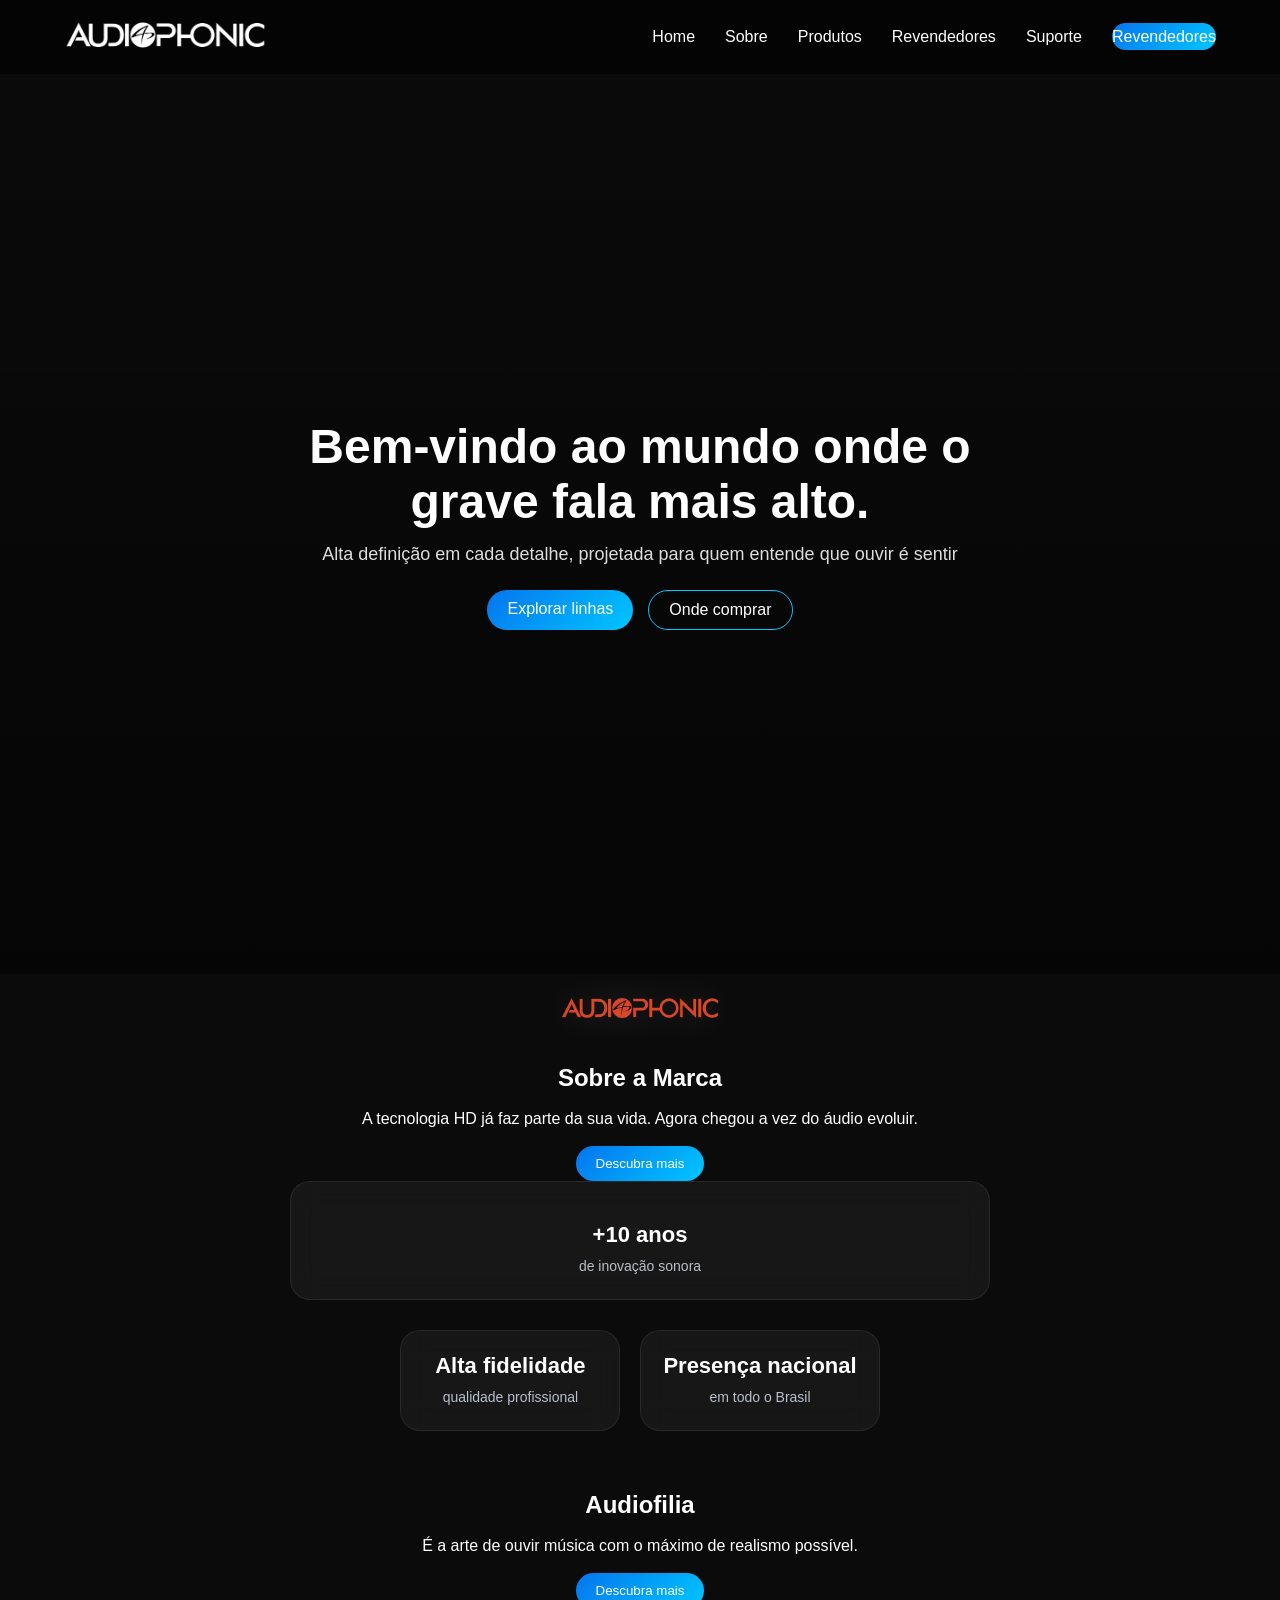
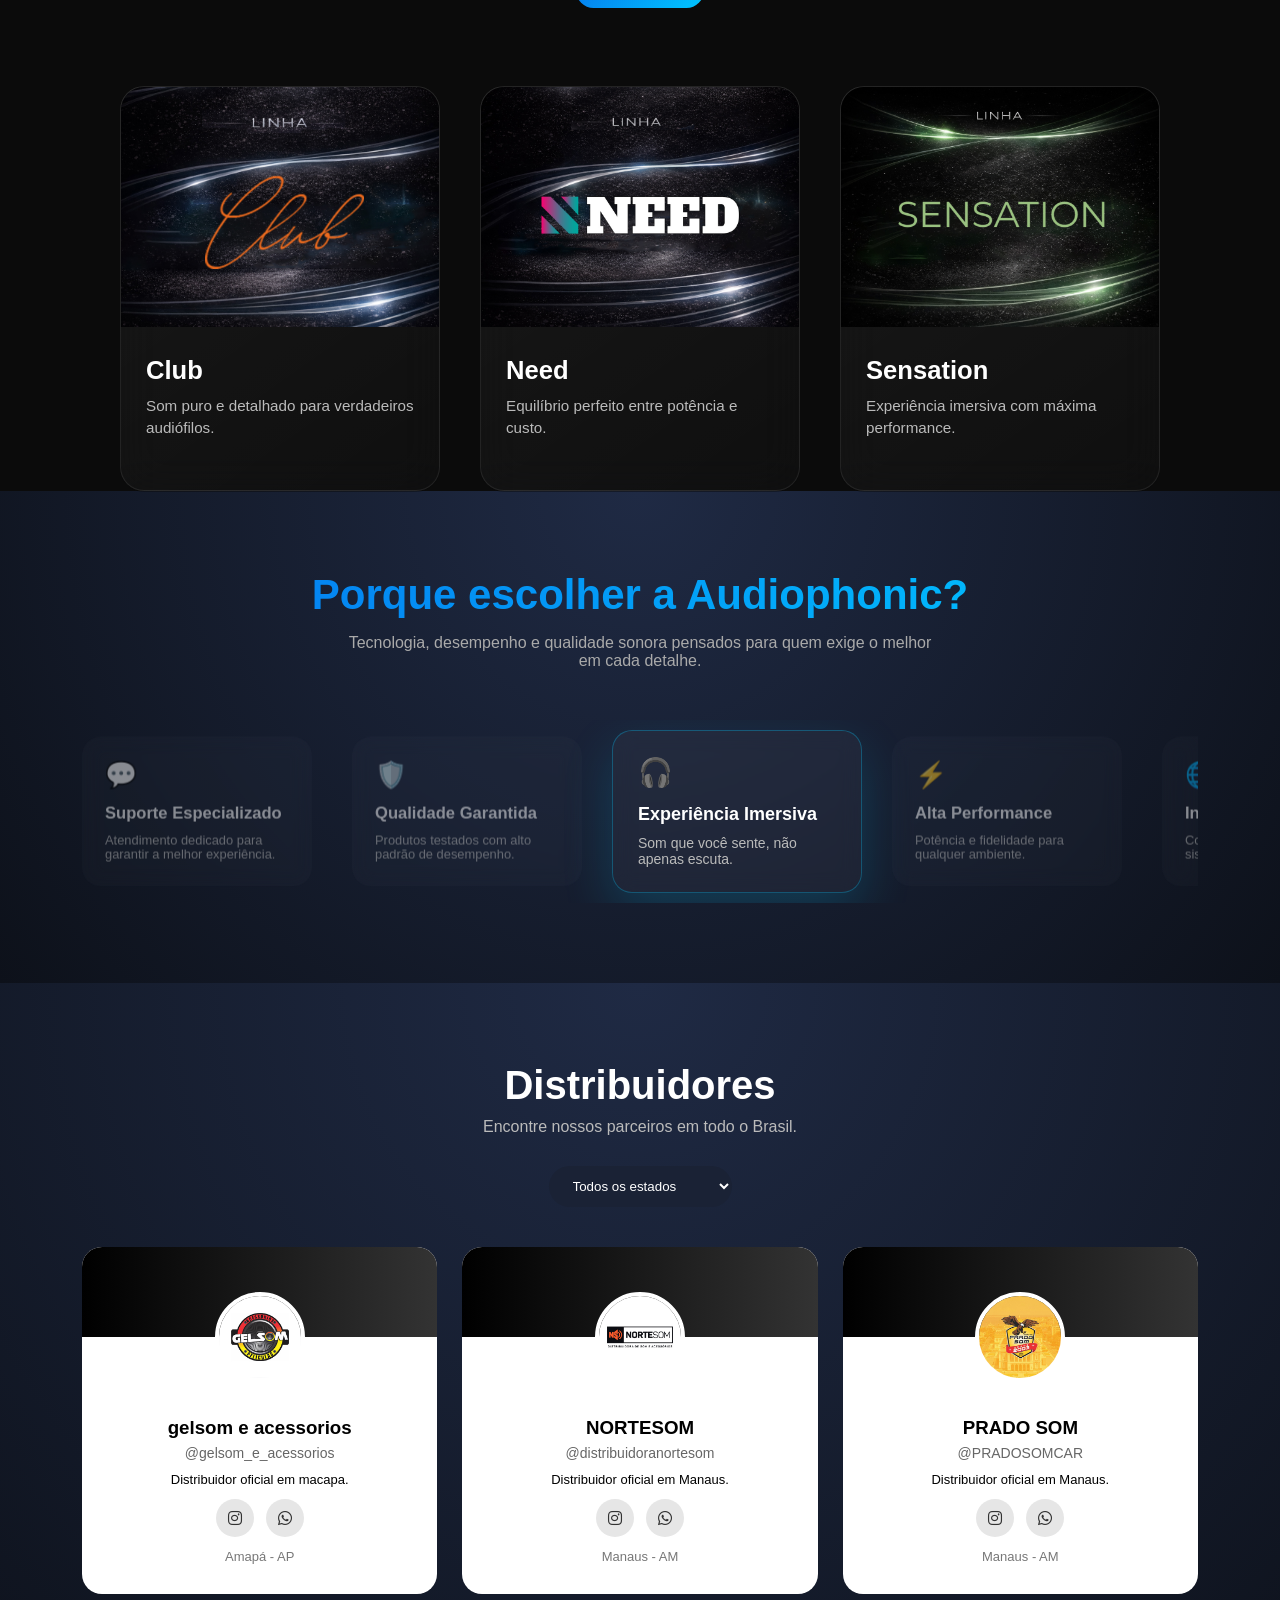
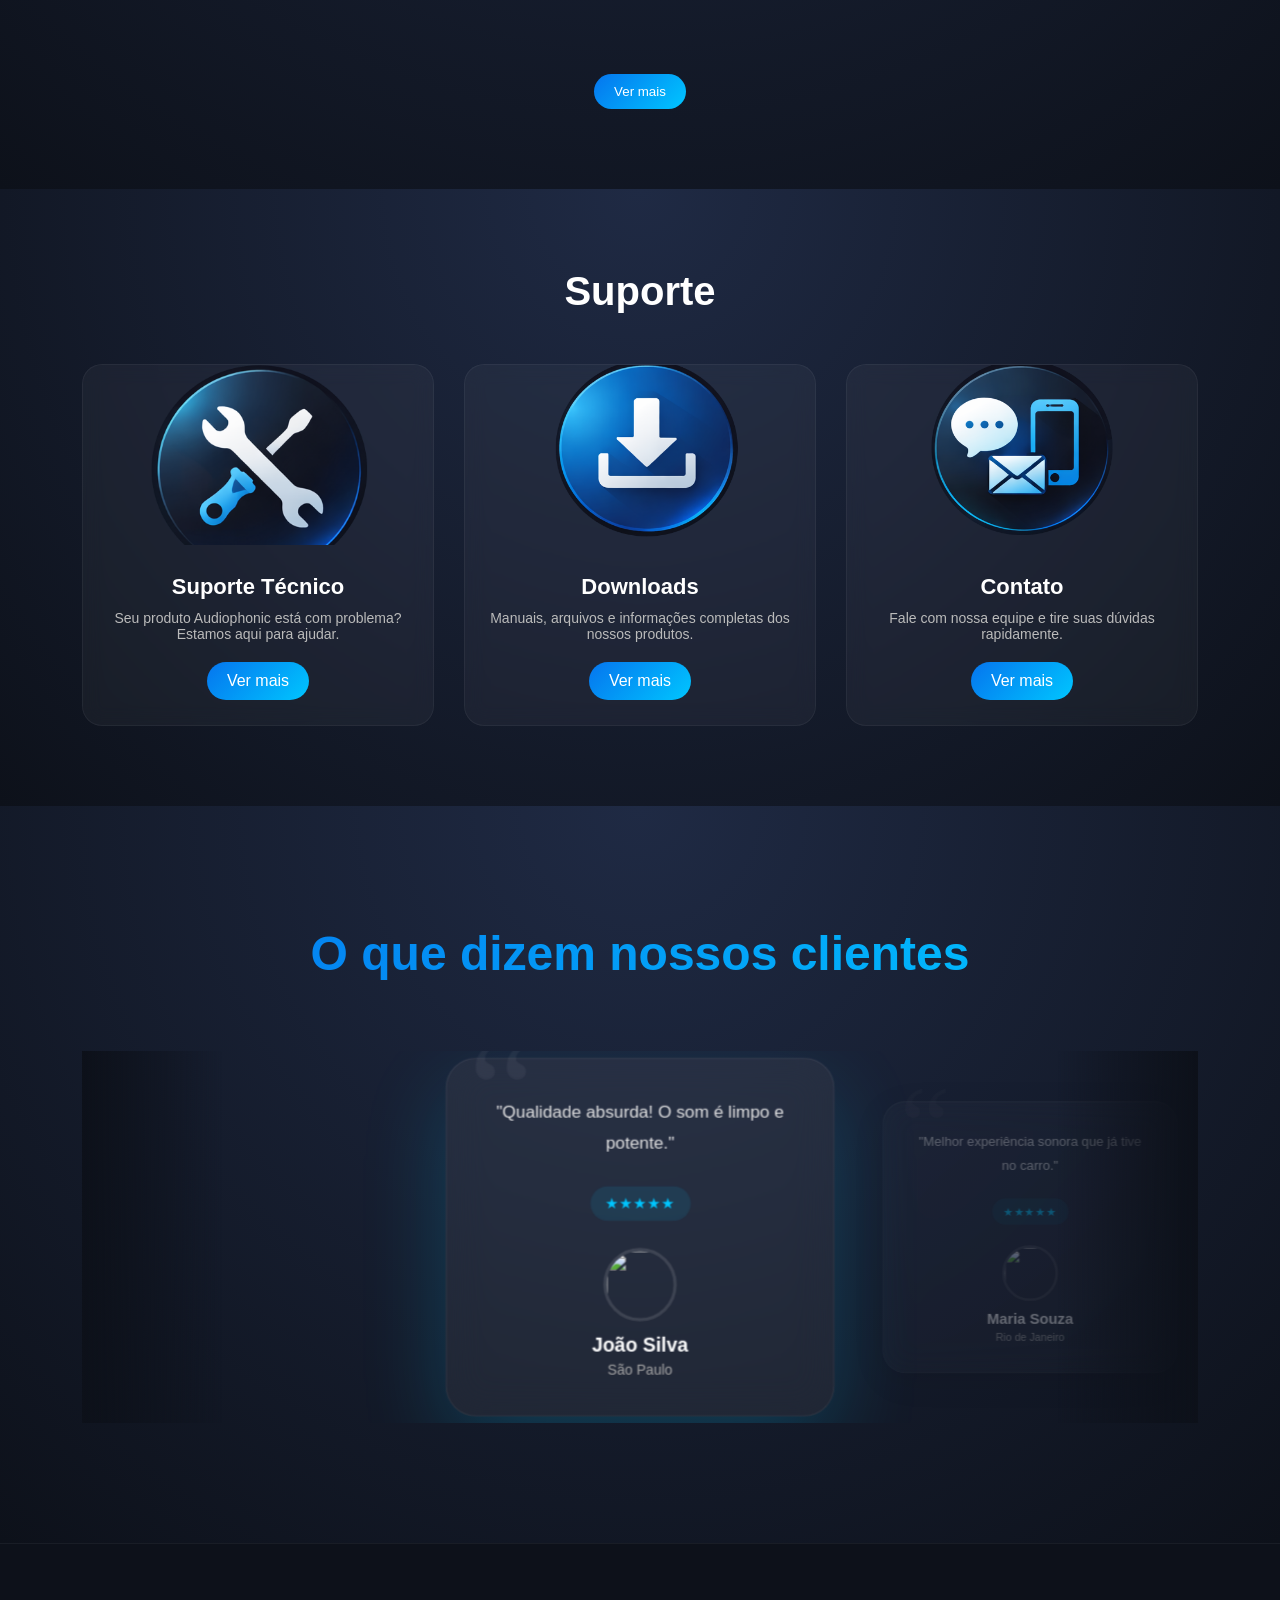
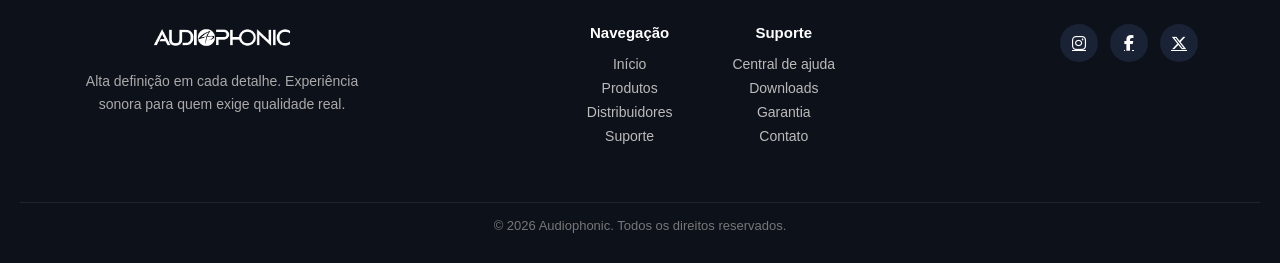
==== commit 848fa421: "Add files via upload" ====
--- a/index.html
+++ b/index.html
@@ -950,7 +950,7 @@
         </div>
       </div>
 
-      <!-- BETO AUTO SOM -->
+      <!-- ms som distribuidora -->
       <div class="card-dist" data-state="ms" data-city="campo grande">
 
         <div class="banner"></div>
@@ -990,6 +990,231 @@
 
           <div class="location">
             Mato Grosso do Sul - MS
+          </div>
+
+        </div>
+      </div>
+
+      <!-- cerradão  -->
+      <div class="card-dist" data-state="mg" data-city="uberlandia">
+
+        <div class="banner"></div>
+
+        <div class="profile">
+          <img src="assets/cerradão - uberlandia -(34) 3211-3586-comercialcerradaoofc.png"  loading="lazy">
+        </div>
+
+        <div class="content">
+          <h3>cerradão </h3>
+
+          <span>@comercialcerradaoofc</span>
+
+          <p>Distribuidor oficial em Uberlandia.</p>
+
+          <div class="social">
+
+            <!-- INSTAGRAM -->
+            <a 
+              href="https://www.instagram.com/comercialcerradaoofc/" 
+              target="_blank"
+              rel="noopener noreferrer"
+            >
+              <i class="fab fa-instagram"></i>
+            </a>
+
+            <!-- WHATSAPP -->
+            <a 
+              href="https://wa.me/3432113586" 
+              target="_blank"
+              rel="noopener noreferrer"
+            >
+              <i class="fab fa-whatsapp"></i>
+            </a>
+
+          </div>
+
+          <div class="location">
+            Uberlandia - MG
+          </div>
+
+        </div>
+      </div>
+
+      <!-- som bassan  -->
+      <div class="card-dist" data-state="pr" data-city="londrina">
+
+        <div class="banner"></div>
+
+        <div class="profile">
+          <img src="assets/som bassan - londrinha - (43) 3323-2139 - @sombassan.jpg"  loading="lazy">
+        </div>
+
+        <div class="content">
+          <h3>som bassan </h3>
+
+          <span>@sombassan</span>
+
+          <p>Distribuidor oficial em Londrina.</p>
+
+          <div class="social">
+
+            <!-- INSTAGRAM -->
+            <a 
+              href="https://www.instagram.com/sombassan/" 
+              target="_blank"
+              rel="noopener noreferrer"
+            >
+              <i class="fab fa-instagram"></i>
+            </a>
+
+            <!-- WHATSAPP -->
+            <a 
+              href="https://wa.me/4333232139" 
+              target="_blank"
+              rel="noopener noreferrer"
+            >
+              <i class="fab fa-whatsapp"></i>
+            </a>
+
+          </div>
+
+          <div class="location">
+           Londrina - PR
+          </div>
+
+        </div>
+      </div>
+
+      <!-- AUTOTEK  -->
+      <div class="card-dist" data-state="rs" data-city="rio grande do sul">
+
+        <div class="banner"></div>
+
+        <div class="profile">
+          <img src="assets/AUTOTEK - 54 9669-8725 - RS.jpg"  loading="lazy">
+        </div>
+
+        <div class="content">
+          <h3>AUTOTEK </h3>
+
+          <span>@betosom</span>
+
+          <p>Distribuidor oficial em Rio grande do sul.</p>
+
+          <div class="social">
+
+            <!-- INSTAGRAM -->
+            <a 
+              href="https://www.instagram.com/autotek_distribuidora/" 
+              target="_blank"
+              rel="noopener noreferrer"
+            >
+              <i class="fab fa-instagram"></i>
+            </a>
+
+            <!-- WHATSAPP -->
+            <a 
+              href="https://wa.me/5496698725 " 
+              target="_blank"
+              rel="noopener noreferrer"
+            >
+              <i class="fab fa-whatsapp"></i>
+            </a>
+
+          </div>
+
+          <div class="location">
+            Rio grande do sul - RS
+          </div>
+
+        </div>
+      </div>
+
+      <!-- PRÓ SOM'S  -->
+      <div class="card-dist" data-state="rs" data-city="rio grande do sul">
+
+        <div class="banner"></div>
+
+        <div class="profile">
+          <img src="assets/PRÓ SOM'S - 51991576708 - rolante - @prosoms.jpg"  loading="lazy">
+        </div>
+
+        <div class="content">
+          <h3>PRÓ SOM'S </h3>
+
+          <span>@prosoms</span>
+
+          <p>Distribuidor oficial em Rio grande do sul.</p>
+
+          <div class="social">
+
+            <!-- INSTAGRAM -->
+            <a 
+              href="https://www.instagram.com/prosoms/" 
+              target="_blank"
+              rel="noopener noreferrer"
+            >
+              <i class="fab fa-instagram"></i>
+            </a>
+
+            <!-- WHATSAPP -->
+            <a 
+              href="https://wa.me/51991576708 " 
+              target="_blank"
+              rel="noopener noreferrer"
+            >
+              <i class="fab fa-whatsapp"></i>
+            </a>
+
+          </div>
+
+          <div class="location">
+            Rolante - RS
+          </div>
+
+        </div>
+      </div>
+
+      <!-- HD AUTOPARTS -->
+      <div class="card-dist" data-state="ro" data-city="rondonia">
+
+        <div class="banner"></div>
+
+        <div class="profile">
+          <img src="assets/HD AUTOPARTS - porto velho - (69)999035104 - @hdautopartseaudio.jpg"  loading="lazy">
+        </div>
+
+        <div class="content">
+          <h3>HD AUTOPARTS</h3>
+
+          <span>@hdautopartseaudio</span>
+
+          <p>Distribuidor oficial em Porto velho.</p>
+
+          <div class="social">
+
+            <!-- INSTAGRAM -->
+            <a 
+              href="https://www.instagram.com/hdautopartseaudio/" 
+              target="_blank"
+              rel="noopener noreferrer"
+            >
+              <i class="fab fa-instagram"></i>
+            </a>
+
+            <!-- WHATSAPP -->
+            <a 
+              href="https://wa.me/69999035104 " 
+              target="_blank"
+              rel="noopener noreferrer"
+            >
+              <i class="fab fa-whatsapp"></i>
+            </a>
+
+          </div>
+
+          <div class="location">
+            Porto velho - RO
           </div>
 
         </div>
@@ -1040,18 +1265,732 @@
         </div>
       </div>
 
+      <!-- ELETRISOM -->
+      <div class="card-dist" data-state="sc" data-city="santa catarina">
+
+        <div class="banner"></div>
+
+        <div class="profile">
+          <img src="assets/ELETRISOM - XANXERÊ - 49 99907-0480 -@eletrisomoficial.jpg"  loading="lazy">
+        </div>
+
+        <div class="content">
+          <h3>ELETRISOM</h3>
+
+          <span>@eletrisomoficial</span>
+
+          <p>Distribuidor oficial em Santa Catarina.</p>
+
+          <div class="social">
+
+            <!-- INSTAGRAM -->
+            <a 
+              href="https://www.instagram.com/eletrisomoficial/" 
+              target="_blank"
+              rel="noopener noreferrer"
+            >
+              <i class="fab fa-instagram"></i>
+            </a>
+
+            <!-- WHATSAPP -->
+            <a 
+              href="https://wa.me/49999070480" 
+              target="_blank"
+              rel="noopener noreferrer"
+            >
+              <i class="fab fa-whatsapp"></i>
+            </a>
+
+          </div>
+
+          <div class="location">
+            Santa Catarina - SC
+          </div>
+
+        </div>
+      </div>
+
+      <!-- SIRI SOM  -->
+      <div class="card-dist" data-state="am" data-city="amazonas">
+
+        <div class="banner"></div>
+
+        <div class="profile">
+          <img src="assets/SIRI SOM - MANAUS- (48) 99839-2528- sirisomsc.jpg"  loading="lazy">
+        </div>
+
+        <div class="content">
+          <h3>SIRI SOM </h3>
+
+          <span>@sirisomsc</span>
+
+          <p>Distribuidor oficial em Manaus.</p>
+
+          <div class="social">
+
+            <!-- INSTAGRAM -->
+            <a 
+              href="https://www.instagram.com/sirisomsc/"
+              target="_blank"
+              rel="noopener noreferrer"
+            >
+              <i class="fab fa-instagram"></i>
+            </a>
+
+            <!-- WHATSAPP -->
+            <a 
+              href="https://wa.me/48998392528" 
+              target="_blank"
+              rel="noopener noreferrer"
+            >
+              <i class="fab fa-whatsapp"></i>
+            </a>
+
+          </div>
+
+          <div class="location">
+            Manaus - AM
+          </div>
+
+        </div>
+      </div>
+
+      <!-- AUDIO DESIGN -->
+      <div class="card-dist" data-state="sp" data-city="sao paulo">
+
+        <div class="banner"></div>
+
+        <div class="profile">
+          <img src="assets/AUDIO DESIGN - 11 99952-3328 - SP- @audiodesignsp.jpg"  loading="lazy">
+        </div>
+
+        <div class="content">
+          <h3>AUDIO DESIGN</h3>
+
+          <span>@audiodesignsp</span>
+
+          <p>Distribuidor oficial em São Paulo.</p>
+
+          <div class="social">
+
+            <!-- INSTAGRAM -->
+            <a 
+              href="https://www.instagram.com/audiodesignsp/" 
+              target="_blank"
+              rel="noopener noreferrer"
+            >
+              <i class="fab fa-instagram"></i>
+            </a>
+
+            <!-- WHATSAPP -->
+            <a 
+              href="https://wa.me/11999523328 " 
+              target="_blank"
+              rel="noopener noreferrer"
+            >
+              <i class="fab fa-whatsapp"></i>
+            </a>
+
+          </div>
+
+          <div class="location">
+            São Paulo - SP
+          </div>
+
+        </div>
+      </div>
+
+      <!-- BETO AUTO SOM -->
+      <div class="card-dist" data-state="sp" data-city="sao paulo">
+
+        <div class="banner"></div>
+
+        <div class="profile">
+          <img src="assets/JTK DISTRIBUIDORA - 11 94009-7795 - SP.jpg"  loading="lazy">
+        </div>
+
+        <div class="content">
+          <h3>JTK DISTRIBUIDORA </h3>
+
+          <span>@betosom</span>
+
+          <p>Distribuidor oficial em Santa Catarina.</p>
+
+          <div class="social">
+
+            <!-- INSTAGRAM -->
+            <a 
+              href="https://www.instagram.com/betosom/" 
+              target="_blank"
+              rel="noopener noreferrer"
+            >
+              <i class="fab fa-instagram"></i>
+            </a>
+
+            <!-- WHATSAPP -->
+            <a 
+              href="https://wa.me/11940097795" 
+              target="_blank"
+              rel="noopener noreferrer"
+            >
+              <i class="fab fa-whatsapp"></i>
+            </a>
+
+          </div>
+
+          <div class="location">
+            São Paulo - SP
+          </div>
+
+        </div>
+      </div>
+
+      <!-- MONTECARLO -->
+      <div class="card-dist" data-state="sp" data-city="sao paulo">
+
+        <div class="banner"></div>
+
+        <div class="profile">
+          <img src="assets/MONTECARLO - SP - @montecarlonet - 11 30284000.jpg"  loading="lazy">
+        </div>
+
+        <div class="content">
+          <h3>MONTECARLO</h3>
+
+          <span>@montecarlonet </span>
+
+          <p>Distribuidor oficial em São Paulo.</p>
+
+          <div class="social">
+
+            <!-- INSTAGRAM -->
+            <a 
+              href="https://www.instagram.com/montecarlonet/" 
+              target="_blank"
+              rel="noopener noreferrer"
+            >
+              <i class="fab fa-instagram"></i>
+            </a>
+
+            <!-- WHATSAPP -->
+            <a 
+              href="https://wa.me/1130284000" 
+              target="_blank"
+              rel="noopener noreferrer"
+            >
+              <i class="fab fa-whatsapp"></i>
+            </a>
+
+          </div>
+
+          <div class="location">
+            São Paulo - SP
+          </div>
+
+        </div>
+      </div>
+
+      <!-- PALUTE  -->
+      <div class="card-dist" data-state="sp" data-city="sao paulo">
+
+        <div class="banner"></div>
+
+        <div class="profile">
+          <img src="assets/PALUTE - 11 94724-0203 - SP.jpg"  loading="lazy">
+        </div>
+
+        <div class="content">
+          <h3>PALUTE </h3>
+
+          <span>@betosom</span>
+
+          <p>Distribuidor oficial em São Paulo.</p>
+
+          <div class="social">
+
+            <!-- INSTAGRAM -->
+            <a 
+              href="https://www.instagram.com" 
+              target="_blank"
+              rel="noopener noreferrer"
+            >
+              <i class="fab fa-instagram"></i>
+            </a>
+
+            <!-- WHATSAPP -->
+            <a 
+              href="https://wa.me/11947240203" 
+              target="_blank"
+              rel="noopener noreferrer"
+            >
+              <i class="fab fa-whatsapp"></i>
+            </a>
+
+          </div>
+
+          <div class="location">
+            São Paulo - SP
+          </div>
+
+        </div>
+      </div>
+
+      <!-- POTENT SOUND -->
+      <div class="card-dist" data-state="sp" data-city="sao paulo">
+
+        <div class="banner"></div>
+
+        <div class="profile">
+          <img src="assets/POTENT SOUND - 11 995482822 - SP -@potent_sound.jpg"  loading="lazy">
+        </div>
+
+        <div class="content">
+          <h3>POTENT SOUND</h3>
+
+          <span>@potent_sound</span>
+
+          <p>Distribuidor oficial em São Paulo.</p>
+
+          <div class="social">
+
+            <!-- INSTAGRAM -->
+            <a 
+              href="https://www.instagram.com/potent_sound/" 
+              target="_blank"
+              rel="noopener noreferrer"
+            >
+              <i class="fab fa-instagram"></i>
+            </a>
+
+            <!-- WHATSAPP -->
+            <a 
+              href="https://wa.me/11995482822 " 
+              target="_blank"
+              rel="noopener noreferrer"
+            >
+              <i class="fab fa-whatsapp"></i>
+            </a>
+
+          </div>
+
+          <div class="location">
+           São Paulo - SP
+          </div>
+
+        </div>
+      </div>
+
+      <!-- TAKAMINE  -->
+      <div class="card-dist" data-state="sp" data-city="sao paulo">
+
+        <div class="banner"></div>
+
+        <div class="profile">
+          <img src="assets/TAKAMINE - SP -(11) 99127-1327 - @takamineacessorios.jpg"  loading="lazy">
+        </div>
+
+        <div class="content">
+          <h3>TAKAMINE </h3>
+
+          <span>@takamineacessorios</span>
+
+          <p>Distribuidor oficial em São Paulo.</p>
+
+          <div class="social">
+
+            <!-- INSTAGRAM -->
+            <a 
+              href="https://www.instagram.com/takamineacessorios/" 
+              target="_blank"
+              rel="noopener noreferrer"
+            >
+              <i class="fab fa-instagram"></i>
+            </a>
+
+            <!-- WHATSAPP -->
+            <a 
+              href="https://wa.me/11991271327" 
+              target="_blank"
+              rel="noopener noreferrer"
+            >
+              <i class="fab fa-whatsapp"></i>
+            </a>
+
+          </div>
+
+          <div class="location">
+            São Paulo - SP
+          </div>
+
+        </div>
+      </div>
+
+      <!-- TSR IMPORTS  -->
+      <div class="card-dist" data-state="sp" data-city="sao paulo">
+
+        <div class="banner"></div>
+
+        <div class="profile">
+          <img src="assets/TSR IMPORTS -  SP - 112307-2312 - @tsr.imports.jpg"  loading="lazy">
+        </div>
+
+        <div class="content">
+          <h3>TSR IMPORTS </h3>
+
+          <span>@tsr.imports</span>
+
+          <p>Distribuidor oficial em São Paulo.</p>
+
+          <div class="social">
+
+            <!-- INSTAGRAM -->
+            <a 
+              href="https://www.instagram.com/tsr.imports/" 
+              target="_blank"
+              rel="noopener noreferrer"
+            >
+              <i class="fab fa-instagram"></i>
+            </a>
+
+            <!-- WHATSAPP -->
+            <a 
+              href="https://wa.me/1123072312" 
+              target="_blank"
+              rel="noopener noreferrer"
+            >
+              <i class="fab fa-whatsapp"></i>
+            </a>
+
+          </div>
+
+          <div class="location">
+            São Paulo -
+          </div>
+
+        </div>
+      </div>
+
+      <!-- W16 AUDIO  -->
+      <div class="card-dist" data-state="sp" data-city="sao paulo">
+
+        <div class="banner"></div>
+
+        <div class="profile">
+          <img src="assets/W16 AUDIO - (11) 99111-4556 - SP- @w16audio.jpg"  loading="lazy">
+        </div>
+
+        <div class="content">
+          <h3>W16 AUDIO </h3>
+
+          <span>@w16audio</span>
+
+          <p>Distribuidor oficial em São Paulo.</p>
+
+          <div class="social">
+
+            <!-- INSTAGRAM -->
+            <a 
+              href="https://www.instagram.com/w16audio/" 
+              target="_blank"
+              rel="noopener noreferrer"
+            >
+              <i class="fab fa-instagram"></i>
+            </a>
+
+            <!-- WHATSAPP -->
+            <a 
+              href="https://wa.me/11991114556" 
+              target="_blank"
+              rel="noopener noreferrer"
+            >
+              <i class="fab fa-whatsapp"></i>
+            </a>
+
+          </div>
+
+          <div class="location">
+            São Paulo - SP
+          </div>
+
+        </div>
+      </div>
+
+      <!-- ELDERS SHOP  -->
+      <div class="card-dist" data-state="sp" data-city="sao paulo">
+
+        <div class="banner"></div>
+
+        <div class="profile">
+          <img src="assets/ELDERS SHOP - 16 99300-2031 FRANCA -SP.jpg"  loading="lazy">
+        </div>
+
+        <div class="content">
+          <h3>ELDERS SHOP </h3>
+
+          <span>@ELDERSSHOP </span>
+
+          <p>Distribuidor oficial em São Paulo.</p>
+
+          <div class="social">
+
+            <!-- INSTAGRAM -->
+            <a 
+              href="https://www.instagram.com" 
+              target="_blank"
+              rel="noopener noreferrer"
+            >
+              <i class="fab fa-instagram"></i>
+            </a>
+
+            <!-- WHATSAPP -->
+            <a 
+              href="https://wa.me/16993002031" 
+              target="_blank"
+              rel="noopener noreferrer"
+            >
+              <i class="fab fa-whatsapp"></i>
+            </a>
+
+          </div>
+
+          <div class="location">
+            São Paulo - SP
+          </div>
+
+        </div>
+      </div>
+
+      <!-- FBC SHOP  -->
+      <div class="card-dist" data-state="sp" data-city="sao paulo">
+
+        <div class="banner"></div>
+
+        <div class="profile">
+          <img src="assets/FBC SHOP - 16 99300-2031- FRANCA -SP - @fbcshopoficial.jpg"  loading="lazy">
+        </div>
+
+        <div class="content">
+          <h3>FBC SHOP </h3>
+
+          <span>@fbcshopoficial</span>
+
+          <p>Distribuidor oficial em Sao Paulo.</p>
+
+          <div class="social">
+
+            <!-- INSTAGRAM -->
+            <a 
+              href="https://www.instagram.com/fbcshopoficial/" 
+              target="_blank"
+              rel="noopener noreferrer"
+            >
+              <i class="fab fa-instagram"></i>
+            </a>
+
+            <!-- WHATSAPP -->
+            <a 
+              href="https://wa.me/16993002031" 
+              target="_blank"
+              rel="noopener noreferrer"
+            >
+              <i class="fab fa-whatsapp"></i>
+            </a>
+
+          </div>
+
+          <div class="location">
+            São Paulo - SP
+          </div>
+
+        </div>
+      </div>
+
+      <!-- KR ACESSÓRIOS -->
+      <div class="card-dist" data-state="sp" data-city="sao paulo">
+
+        <div class="banner"></div>
+
+        <div class="profile">
+          <img src="assets/KR ACESSÓRIOS - 19 99303-3062 - INTERIOR - @kr.acessorios.oficial.jpg"  loading="lazy">
+        </div>
+
+        <div class="content">
+          <h3>KR ACESSÓRIOS</h3>
+
+          <span>@kr.acessorios.oficial</span>
+
+          <p>Distribuidor oficial em São Paulo.</p>
+
+          <div class="social">
+
+            <!-- INSTAGRAM -->
+            <a 
+              href="https://www.instagram.com/kr.acessoriosoficial/" 
+              target="_blank"
+              rel="noopener noreferrer"
+            >
+              <i class="fab fa-instagram"></i>
+            </a>
+
+            <!-- WHATSAPP -->
+            <a 
+              href="https://wa.me/19993033062 " 
+              target="_blank"
+              rel="noopener noreferrer"
+            >
+              <i class="fab fa-whatsapp"></i>
+            </a>
+
+          </div>
+
+          <div class="location">
+            São Paulo - SP
+          </div>
+
+        </div>
+      </div>
+
+      <!-- POP SOM -->
+      <div class="card-dist" data-state="sp" data-city="sao paulo">
+
+        <div class="banner"></div>
+
+        <div class="profile">
+          <img src="assets/POP SOM - BAURU -@LOJAPOPSOM- (14) 97400-255.jpg"  loading="lazy">
+        </div>
+
+        <div class="content">
+          <h3>POP SOM</h3>
+
+          <span>@LOJAPOPSOM- </span>
+
+          <p>Distribuidor oficial em São Paulo.</p>
+
+          <div class="social">
+
+            <!-- INSTAGRAM -->
+            <a 
+              href="https://www.instagram.com/lojapopsom/" 
+              target="_blank"
+              rel="noopener noreferrer"
+            >
+              <i class="fab fa-instagram"></i>
+            </a>
+
+            <!-- WHATSAPP -->
+            <a 
+              href="https://wa.me/1497400255" 
+              target="_blank"
+              rel="noopener noreferrer"
+            >
+              <i class="fab fa-whatsapp"></i>
+            </a>
+
+          </div>
+
+          <div class="location">
+            São Paulo - SP
+          </div>
+
+        </div>
+      </div>
+
+      <!-- SANTOS IMPORT  -->
+      <div class="card-dist" data-state="sp" data-city="sao paulo">
+
+        <div class="banner"></div>
+
+        <div class="profile">
+          <img src="assets/SANTOS IMPORT - 13 996111908 - Litoral.jpg"  loading="lazy">
+        </div>
+
+        <div class="content">
+          <h3>SANTOS IMPORT </h3>
+
+          <span>@SANTOSIMPORT </span>
+
+          <p>Distribuidor oficial em São Paulo.</p>
+
+          <div class="social">
+
+            <!-- INSTAGRAM -->
+            <a 
+              href="https://www.instagram.com" 
+              target="_blank"
+              rel="noopener noreferrer"
+            >
+              <i class="fab fa-instagram"></i>
+            </a>
+
+            <!-- WHATSAPP -->
+            <a 
+              href="https://wa.me/13996111908" 
+              target="_blank"
+              rel="noopener noreferrer"
+            >
+              <i class="fab fa-whatsapp"></i>
+            </a>
+
+          </div>
+
+          <div class="location">
+           São Paulo - SP
+          </div>
+
+        </div>
+      </div>
+
+      <!-- TROPICAL DISTRIBUIDORA DE ACESSÓRIOS AUTOMOTIVOS   -->
+      <div class="card-dist" data-state="sp" data-city="sao paulo">
+
+        <div class="banner"></div>
+
+        <div class="profile">
+          <img src="assets/TROPICAL DISTRIBUIDORA DE ACESSÓRIOS AUTOMOTIVOS - Santos - (13) 3233-6038.jpg"  loading="lazy">
+        </div>
+
+        <div class="content">
+          <h3>TROPICAL DISTRIBUIDORA DE ACESSÓRIOS AUTOMOTIVOS  </h3>
+
+          <span>@tropical </span>
+
+          <p>Distribuidor oficial em São Paulo.</p>
+
+          <div class="social">
+
+            <!-- INSTAGRAM -->
+            <a 
+              href="https://www.instagram.com" 
+              target="_blank"
+              rel="noopener noreferrer"
+            >
+              <i class="fab fa-instagram"></i>
+            </a>
+
+            <!-- WHATSAPP -->
+            <a 
+              href="https://wa.me/1332336038" 
+              target="_blank"
+              rel="noopener noreferrer"
+            >
+              <i class="fab fa-whatsapp"></i>
+            </a>
+
+          </div>
+
+          <div class="location">
+           São Paulo - SP
+          </div>
+
+        </div>
+      </div>
+
      <!-- novo card acima -->
     </div>
 
     <!-- BOTÃO -->
    
-
-  </div>
-</section>
-
-    <!-- BOTÃO -->
-    <!-- BOTÃO -->
-<div class="dist-actions">
+    <div class="dist-actions">
   <button
     class="btn-vermais"
     id="btnVerMais"
@@ -1059,10 +1998,13 @@
     Ver mais
   </button>
 </div>
+
   </div>
 </section>
 
-  <!-- DUPLICA MAIS CARDS -->
+  </div>
+
+</section>
   
 </div>
   
